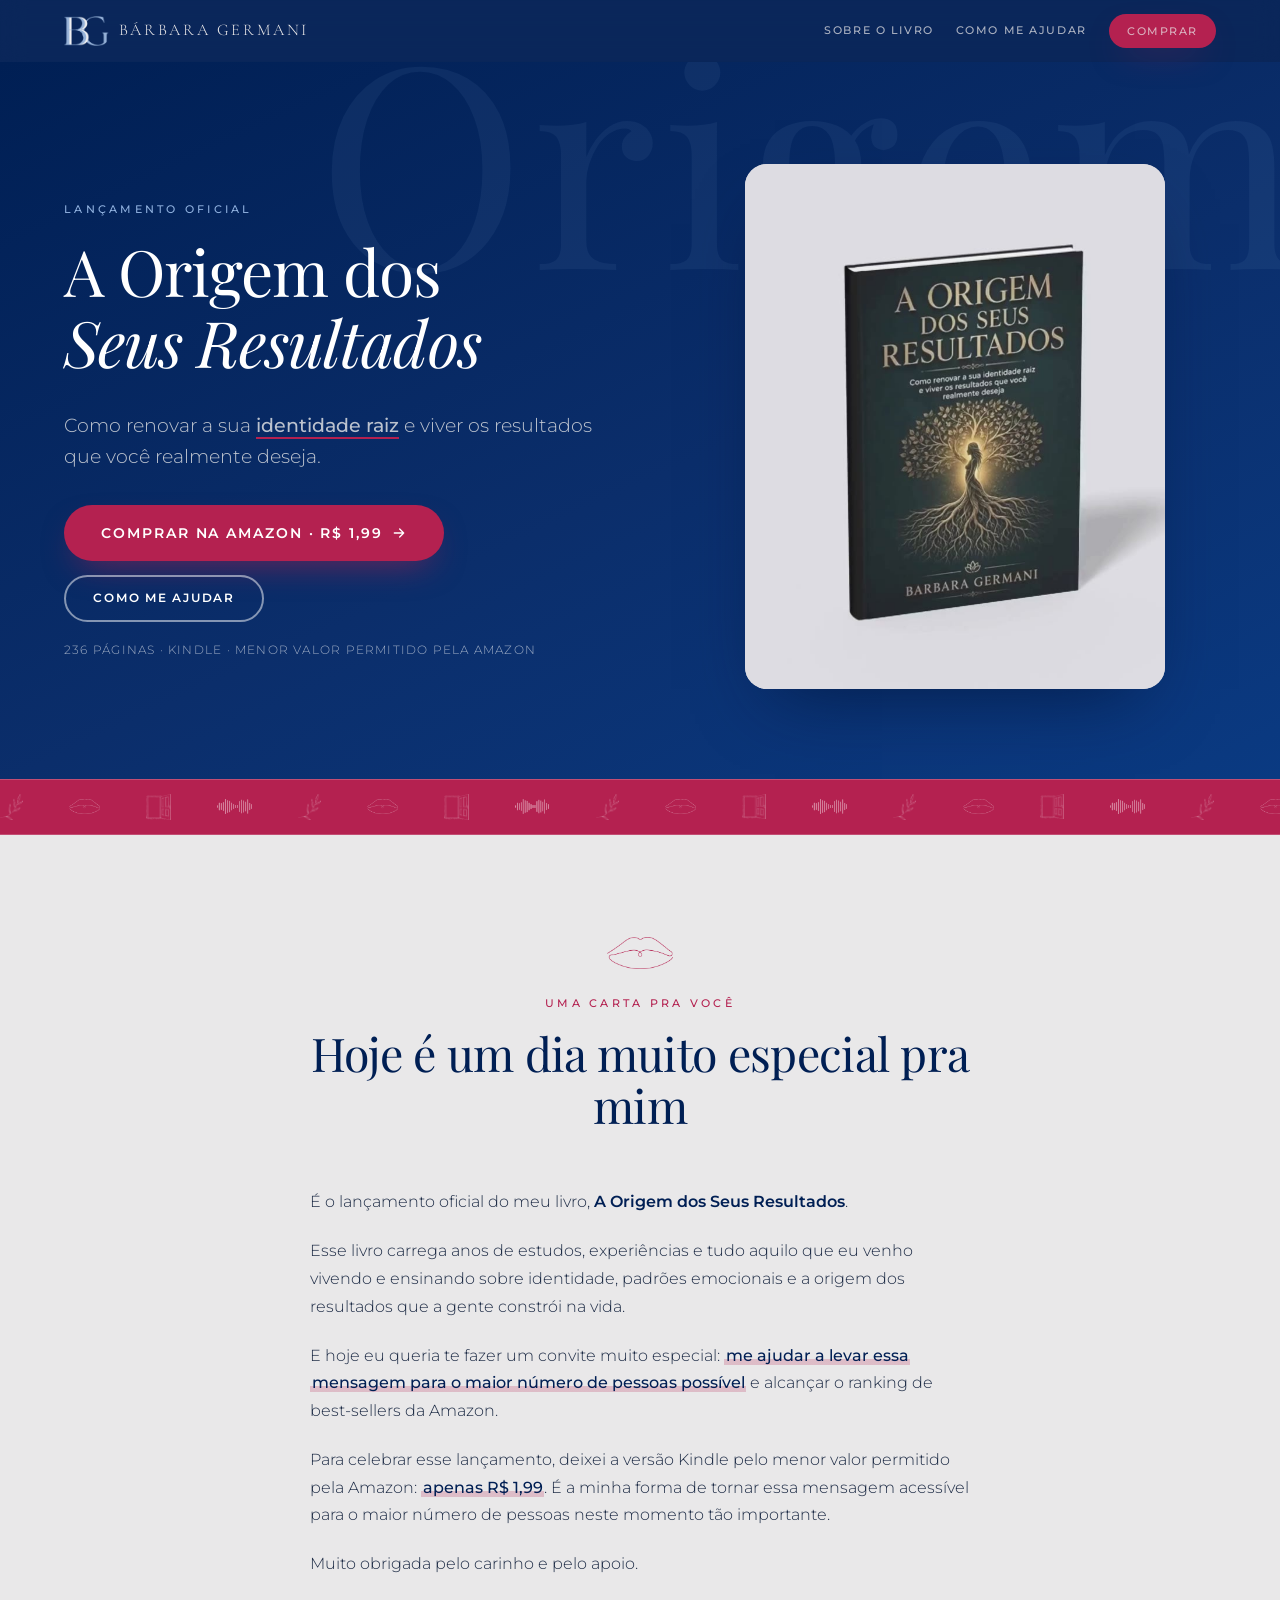
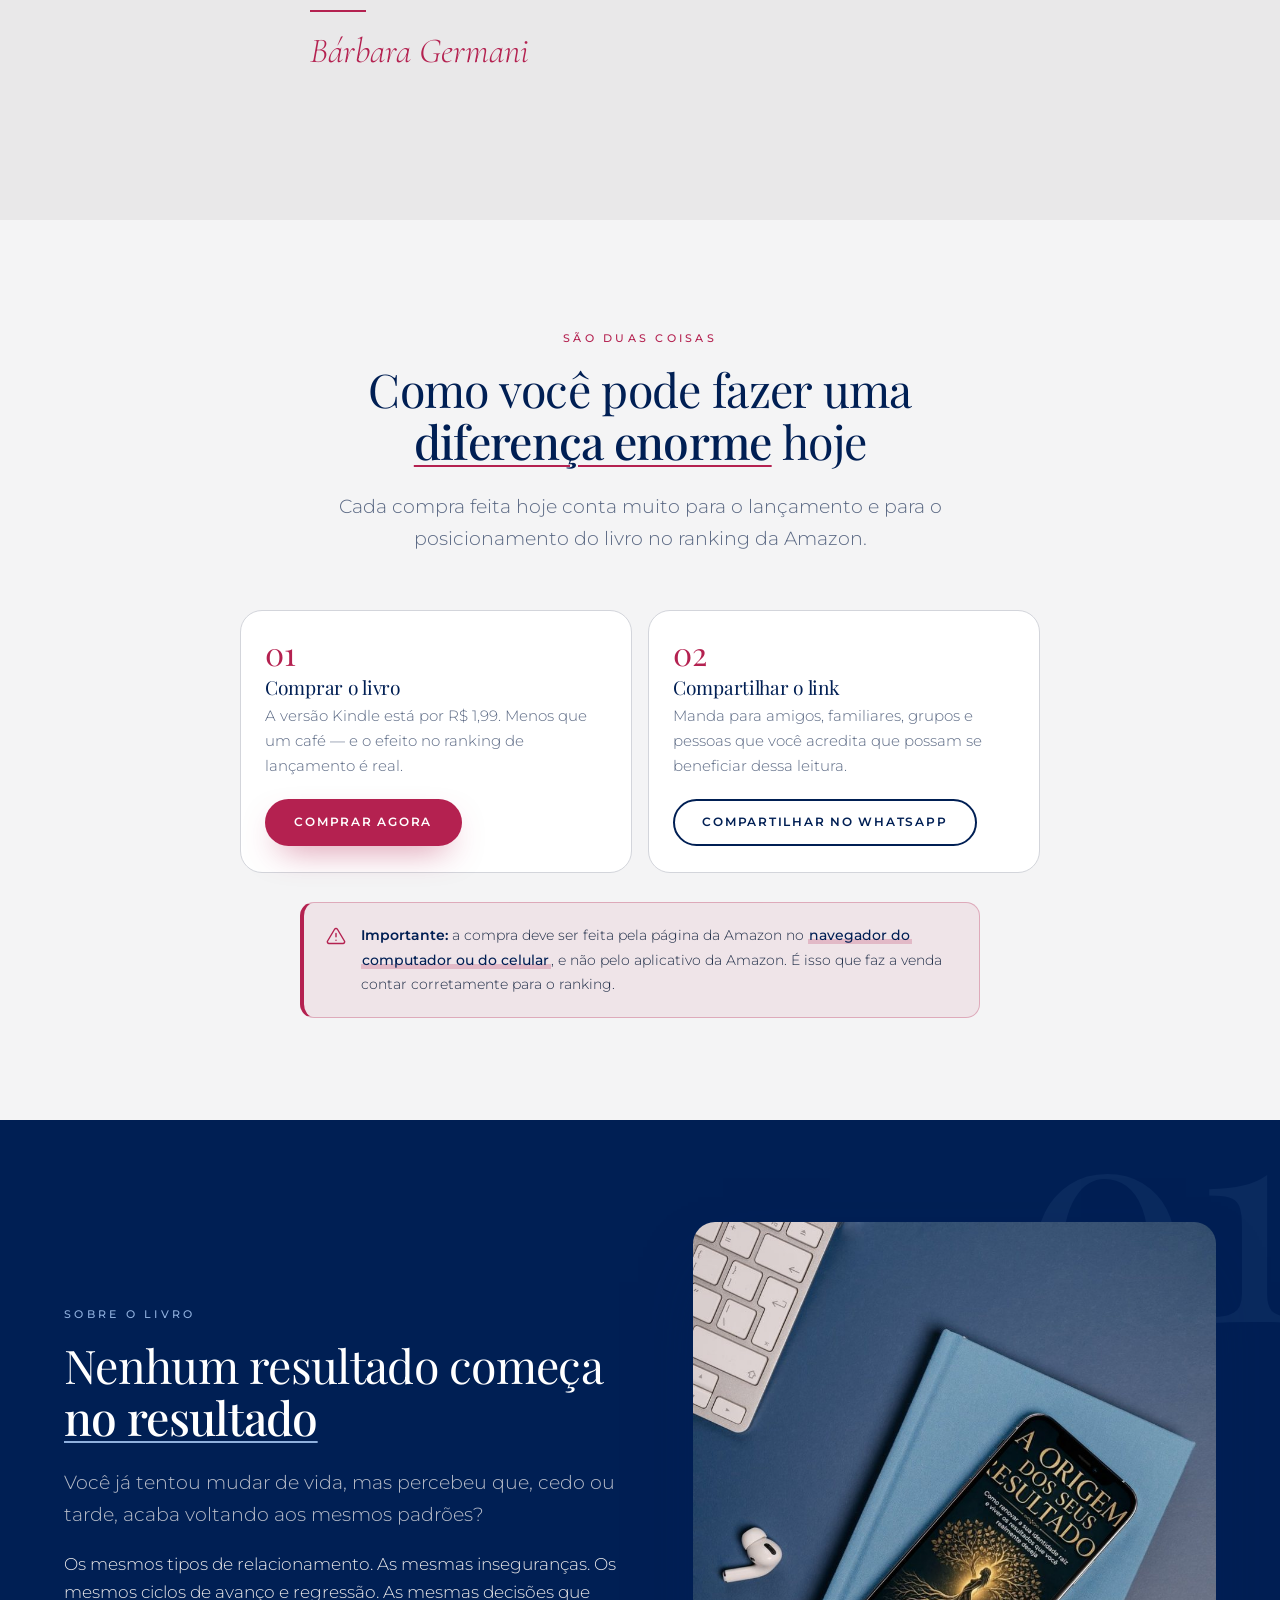
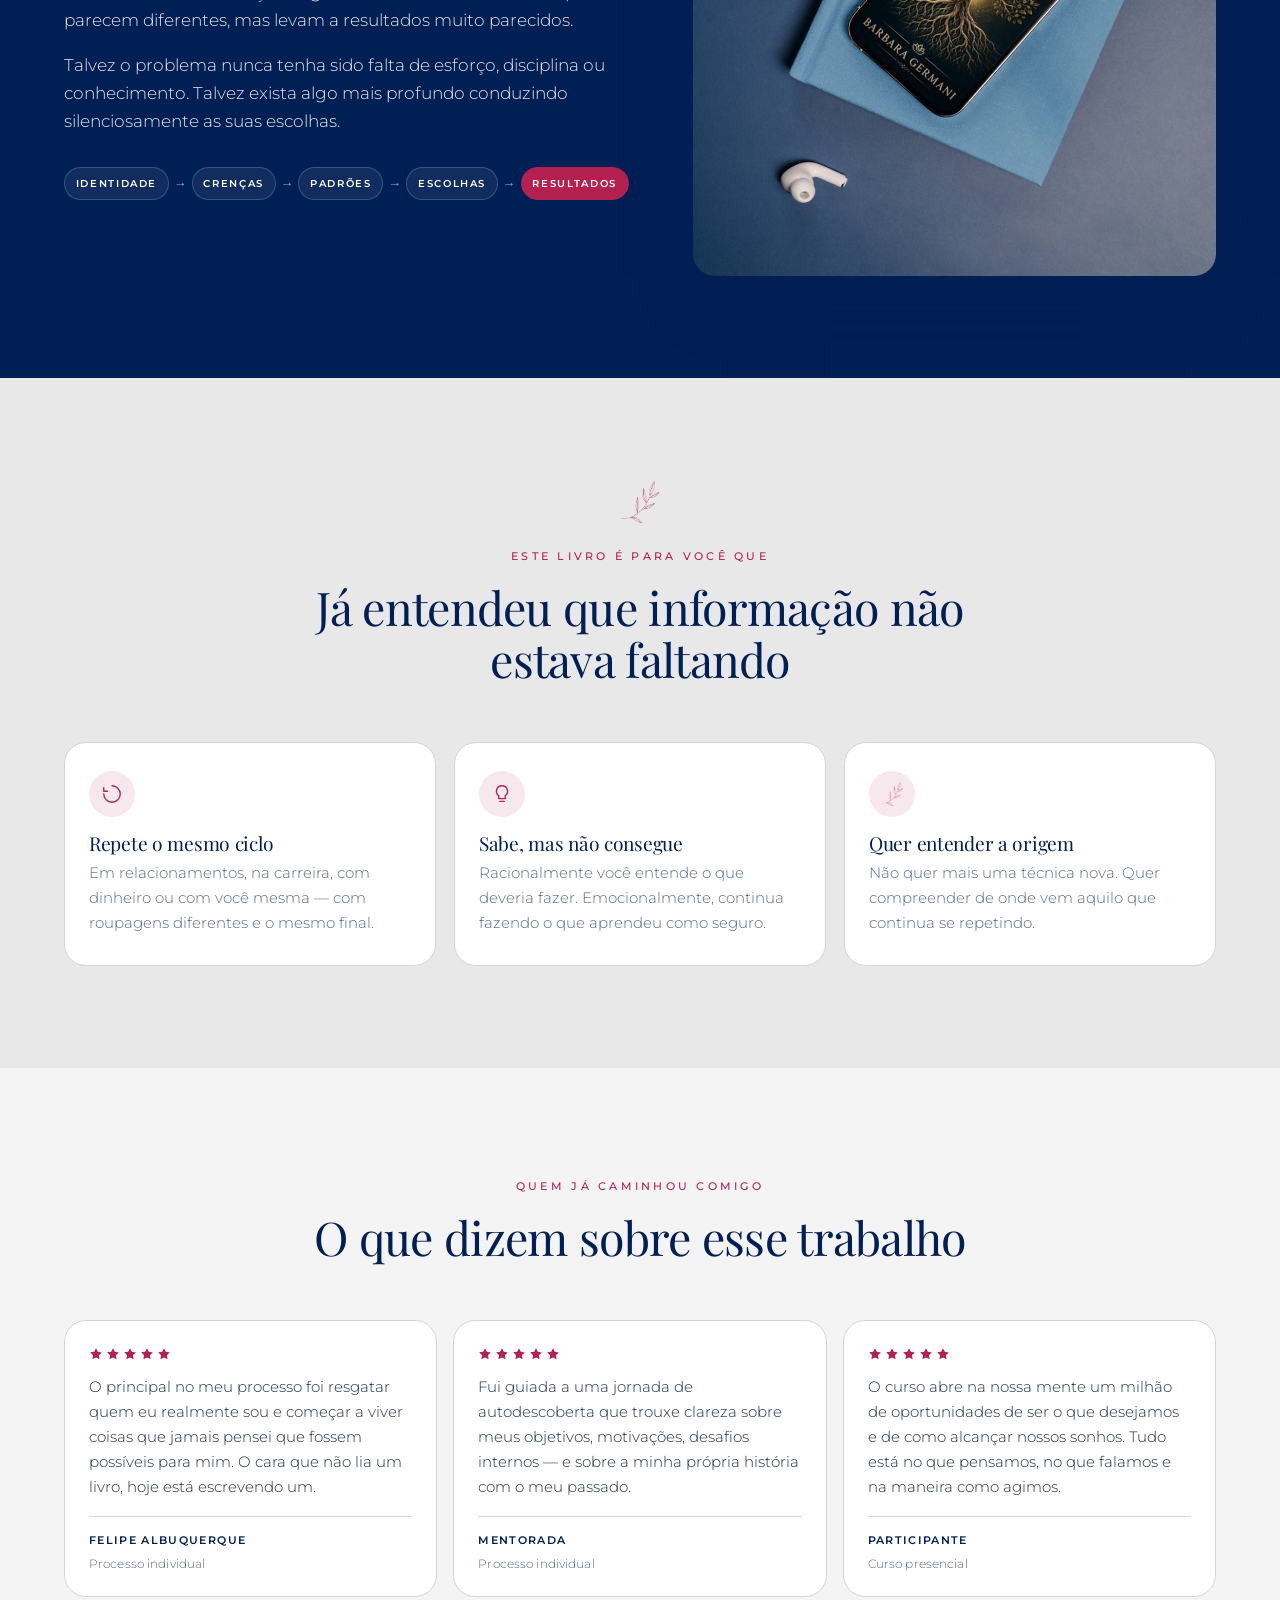
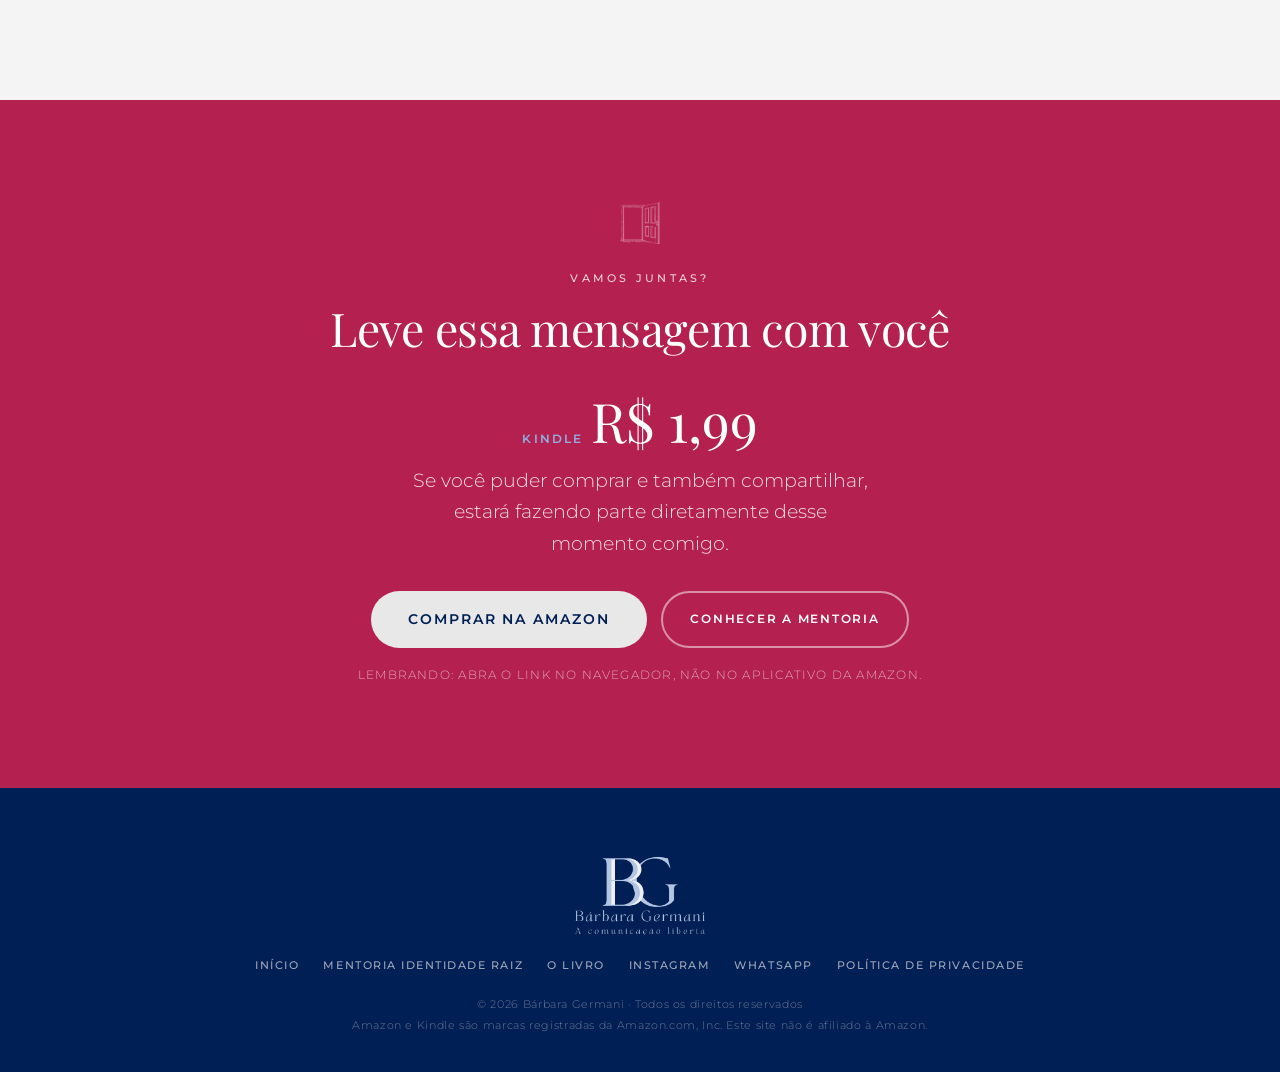
==== site/livro.html @ 91d3688b "Add files via upload" ====
<!DOCTYPE html>
<html lang="pt-BR">
<head>
<meta charset="UTF-8">
<meta name="viewport" content="width=device-width, initial-scale=1">
<title>A Origem dos Seus Resultados — livro de Bárbara Germani</title>
<meta name="description" content="Como renovar a sua identidade raiz e viver os resultados que você realmente deseja. Versão Kindle por R$ 1,99 no lançamento.">
<meta name="theme-color" content="#001F54">
<link rel="canonical" href="./livro.html">
<meta property="og:type" content="book">
<meta property="og:title" content="A Origem dos Seus Resultados — Bárbara Germani">
<meta property="og:description" content="Sobre identidade, padrões emocionais e a origem dos resultados que você constrói. Kindle por R$ 1,99 no lançamento.">
<meta property="og:image" content="./img/livro-og.jpg">
<meta property="og:locale" content="pt_BR">
<meta name="twitter:card" content="summary_large_image">
<link rel="icon" href="./img/favicon.png">
<link rel="stylesheet" href="./assets/fonts.css">
<link rel="stylesheet" href="./assets/style.css">
</head>
<body class="tem-barra">

<svg width="0" height="0" style="position:absolute" aria-hidden="true" focusable="false"><defs>
<symbol id="ic-estrela" viewBox="0 0 24 24"><path d="m12 2 3.1 6.3 6.9 1-5 4.9 1.2 6.9L12 17.8 5.8 21l1.2-6.9-5-4.9 6.9-1z" fill="currentColor"/></symbol>
<symbol id="ic-seta" viewBox="0 0 24 24"><path d="M5 12h14M13 6l6 6-6 6" fill="none" stroke="currentColor" stroke-width="2" stroke-linecap="round" stroke-linejoin="round"/></symbol>
</defs></svg>

<header class="topo">
  <div class="wrap topo__int">
    <a class="topo__marca" href="./index.html">
      <img src="./img/logo-bg-claro.png" alt="Bárbara Germani">
      <span>Bárbara Germani</span>
    </a>
    <nav class="topo__nav">
      <a class="esconde-mob" href="#sobre-o-livro">Sobre o livro</a>
      <a class="esconde-mob" href="#como-ajudar">Como me ajudar</a>
      <a class="btn btn--magenta" href="https://a.co/d/0eaRGIaO" target="_blank" rel="noopener">Comprar</a>
    </nav>
  </div>
</header>

<main>

<!-- ═══════════ HERO ═══════════ -->
<section class="hero bg-gradiente">
  <span class="marca-dagua" aria-hidden="true">Origem</span>
  <div class="wrap" style="position:relative;z-index:1;">
    <div class="hero__grid">
      <div>
        <span class="eyebrow">Lançamento oficial</span>
        <h1>A Origem dos<br><em style="color:#fff;font-style:italic;">Seus Resultados</em></h1>
        <p class="lead" style="max-width:33rem;">
          Como renovar a sua <span class="sublinha">identidade raiz</span> e viver os resultados que você realmente deseja.
        </p>
        <div class="cta-linha" style="margin-top:2rem;">
          <a class="btn btn--magenta btn--gg" href="https://a.co/d/0eaRGIaO" target="_blank" rel="noopener">Comprar na Amazon · R$ 1,99 <svg aria-hidden="true"><use href="#ic-seta"/></svg></a>
          <a class="btn btn--contorno" href="#como-ajudar">Como me ajudar</a>
        </div>
        <p class="cta-apoio">236 páginas · Kindle · menor valor permitido pela Amazon</p>
      </div>

      <div>
        <!-- Vídeo oficial do livro girando. Para voltar à capa estática, troque o bloco por:
             <img class="capa-livro" src="./img/capa-livro.jpg" alt="Capa do livro A Origem dos Seus Resultados"> -->
        <div class="moldura-produto reveal">
          <video src="./img/livro-gira.mp4" poster="./img/livro-gira-poster.jpg"
                 autoplay muted loop playsinline preload="metadata"
                 aria-label="Livro A Origem dos Seus Resultados, de Bárbara Germani"></video>
        </div>
      </div>
    </div>
  </div>
</section>

<div class="faixa-elementos faixa-elementos--magenta" aria-hidden="true">
  <div class="faixa-elementos__trilha">
    <span class="el el--ramo"></span><span class="el el--boca"></span><span class="el el--porta"></span><span class="el el--onda"></span>
    <span class="el el--ramo"></span><span class="el el--boca"></span><span class="el el--porta"></span><span class="el el--onda"></span>
    <span class="el el--ramo"></span><span class="el el--boca"></span><span class="el el--porta"></span><span class="el el--onda"></span>
    <span class="el el--ramo"></span><span class="el el--boca"></span><span class="el el--porta"></span><span class="el el--onda"></span>
    <span class="el el--ramo"></span><span class="el el--boca"></span><span class="el el--porta"></span><span class="el el--onda"></span>
    <span class="el el--ramo"></span><span class="el el--boca"></span><span class="el el--porta"></span><span class="el el--onda"></span>
  </div>
</div>

<!-- ═══════════ CARTA ═══════════ -->
<section class="bg-claro">
  <div class="wrap-slim">
    <div class="cab">
      <span class="el el--boca elemento-topo" aria-hidden="true"></span>
      <span class="eyebrow">Uma carta pra você</span>
      <h2>Hoje é um dia muito especial pra mim</h2>
    </div>

    <div class="carta reveal">
      <p>É o lançamento oficial do meu livro, <strong>A Origem dos Seus Resultados</strong>.</p>
      <p>Esse livro carrega anos de estudos, experiências e tudo aquilo que eu venho vivendo e ensinando sobre identidade, padrões emocionais e a origem dos resultados que a gente constrói na vida.</p>
      <p>E hoje eu queria te fazer um convite muito especial: <span class="grifo">me ajudar a levar essa mensagem para o maior número de pessoas possível</span> e alcançar o ranking de best-sellers da Amazon.</p>
      <p>Para celebrar esse lançamento, deixei a versão Kindle pelo menor valor permitido pela Amazon: <span class="grifo">apenas R$ 1,99</span>. É a minha forma de tornar essa mensagem acessível para o maior número de pessoas neste momento tão importante.</p>
      <p>Muito obrigada pelo carinho e pelo apoio.</p>
      <hr class="divisor divisor--esq" style="margin:2rem 0 1.1rem;">
      <p class="assinatura">Bárbara Germani</p>
    </div>
  </div>
</section>

<!-- ═══════════ COMO AJUDAR ═══════════ -->
<section class="bg-papel" id="como-ajudar">
  <div class="wrap">
    <div class="cab">
      <span class="eyebrow">São duas coisas</span>
      <h2>Como você pode fazer uma <span class="sublinha">diferença enorme</span> hoje</h2>
      <p class="lead">Cada compra feita hoje conta muito para o lançamento e para o posicionamento do livro no ranking da Amazon.</p>
    </div>

    <div class="passos reveal">
      <article class="passo">
        <span class="passo__n">01</span>
        <h4>Comprar o livro</h4>
        <p>A versão Kindle está por R$ 1,99. Menos que um café — e o efeito no ranking de lançamento é real.</p>
        <p style="margin-top:1.3rem;"><a class="btn btn--magenta" href="https://a.co/d/0eaRGIaO" target="_blank" rel="noopener">Comprar agora</a></p>
      </article>

      <article class="passo">
        <span class="passo__n">02</span>
        <h4>Compartilhar o link</h4>
        <p>Manda para amigos, familiares, grupos e pessoas que você acredita que possam se beneficiar dessa leitura.</p>
        <p style="margin-top:1.3rem;"><a class="btn btn--contorno" href="https://wa.me/?text=Acabei%20de%20comprar%20o%20livro%20%22A%20Origem%20dos%20Seus%20Resultados%22%2C%20da%20B%C3%A1rbara%20Germani.%20A%20vers%C3%A3o%20Kindle%20est%C3%A1%20por%20R%24%201%2C99%20no%20lan%C3%A7amento%3A%20https%3A%2F%2Fa.co%2Fd%2F0eaRGIaO%20%E2%80%94%20abra%20pelo%20navegador%2C%20n%C3%A3o%20pelo%20aplicativo%20da%20Amazon." target="_blank" rel="noopener">Compartilhar no WhatsApp</a></p>
      </article>
    </div>

    <div class="aviso reveal">
      <svg viewBox="0 0 24 24" fill="none" stroke="currentColor" stroke-width="1.7" stroke-linecap="round" stroke-linejoin="round" aria-hidden="true">
        <path d="M12 9v4M12 17h.01"/><path d="M10.3 3.9 1.9 18a2 2 0 0 0 1.7 3h16.8a2 2 0 0 0 1.7-3L13.7 3.9a2 2 0 0 0-3.4 0z"/>
      </svg>
      <p><strong>Importante:</strong> a compra deve ser feita pela página da Amazon no <span class="grifo">navegador do computador ou do celular</span>, e não pelo aplicativo da Amazon. É isso que faz a venda contar corretamente para o ranking.</p>
    </div>
  </div>
</section>

<!-- ═══════════ SOBRE O LIVRO ═══════════ -->
<section class="bg-escuro" id="sobre-o-livro">
  <span class="marca-dagua" aria-hidden="true">01</span>
  <div class="wrap" style="position:relative;z-index:1;">
    <div class="hero__grid">
      <div>
        <span class="eyebrow">Sobre o livro</span>
        <h2>Nenhum resultado começa <span class="sublinha">no resultado</span></h2>
        <p class="lead">Você já tentou mudar de vida, mas percebeu que, cedo ou tarde, acaba voltando aos mesmos padrões?</p>
        <p>Os mesmos tipos de relacionamento. As mesmas inseguranças. Os mesmos ciclos de avanço e regressão. As mesmas decisões que parecem diferentes, mas levam a resultados muito parecidos.</p>
        <p>Talvez o problema nunca tenha sido falta de esforço, disciplina ou conhecimento. Talvez exista algo mais profundo conduzindo silenciosamente as suas escolhas.</p>
        <div class="fluxo" style="justify-content:flex-start;">
          <span>Identidade</span><i>→</i><span>Crenças</span><i>→</i><span>Padrões</span><i>→</i><span>Escolhas</span><i>→</i><span>Resultados</span>
        </div>
      </div>
      <div><img class="hero__foto" src="./img/livro-lifestyle.jpg" alt="O livro A Origem dos Seus Resultados sobre uma mesa" loading="lazy"></div>
    </div>
  </div>
</section>

<!-- ═══════════ PARA QUEM ═══════════ -->
<section class="bg-claro">
  <div class="wrap">
    <div class="cab">
      <span class="el el--ramo elemento-topo" aria-hidden="true"></span>
      <span class="eyebrow">Este livro é para você que</span>
      <h2>Já entendeu que informação não estava faltando</h2>
    </div>
    <div class="grade grade--3 reveal">
      <div class="cartao">
        <span class="cartao__icone" aria-hidden="true"><svg viewBox="0 0 24 24" fill="none" stroke="currentColor" stroke-width="1.5" stroke-linecap="round" stroke-linejoin="round"><path d="M3 12a9 9 0 1 0 9-9"/><path d="M3 5v4h4"/></svg></span>
        <h3>Repete o mesmo ciclo</h3>
        <p>Em relacionamentos, na carreira, com dinheiro ou com você mesma — com roupagens diferentes e o mesmo final.</p>
      </div>
      <div class="cartao">
        <span class="cartao__icone" aria-hidden="true"><svg viewBox="0 0 24 24" fill="none" stroke="currentColor" stroke-width="1.5" stroke-linecap="round" stroke-linejoin="round"><path d="M12 3a6 6 0 0 0-3.5 10.9V17h7v-3.1A6 6 0 0 0 12 3z"/><path d="M9.5 20h5"/></svg></span>
        <h3>Sabe, mas não consegue</h3>
        <p>Racionalmente você entende o que deveria fazer. Emocionalmente, continua fazendo o que aprendeu como seguro.</p>
      </div>
      <div class="cartao">
        <span class="cartao__icone" aria-hidden="true"><span class="el el--ramo" aria-hidden="true"></span></span>
        <h3>Quer entender a origem</h3>
        <p>Não quer mais uma técnica nova. Quer compreender de onde vem aquilo que continua se repetindo.</p>
      </div>
    </div>
  </div>
</section>

<!-- ═══════════ DEPOIMENTOS ═══════════ -->
<section class="bg-papel">
  <div class="wrap">
    <div class="cab">
      <span class="eyebrow">Quem já caminhou comigo</span>
      <h2>O que dizem sobre esse trabalho</h2>
    </div>
    <div class="depoimentos reveal">
      <figure class="depoimento" style="margin:0;">
        <div class="depoimento__estrelas" aria-label="5 estrelas"><svg><use href="#ic-estrela"/></svg><svg><use href="#ic-estrela"/></svg><svg><use href="#ic-estrela"/></svg><svg><use href="#ic-estrela"/></svg><svg><use href="#ic-estrela"/></svg></div>
        <blockquote style="margin:0;"><p>O principal no meu processo foi resgatar quem eu realmente sou e começar a viver coisas que jamais pensei que fossem possíveis para mim. O cara que não lia um livro, hoje está escrevendo um.</p></blockquote>
        <figcaption><footer>Felipe Albuquerque<span>Processo individual</span></footer></figcaption>
      </figure>
      <figure class="depoimento" style="margin:0;">
        <div class="depoimento__estrelas" aria-label="5 estrelas"><svg><use href="#ic-estrela"/></svg><svg><use href="#ic-estrela"/></svg><svg><use href="#ic-estrela"/></svg><svg><use href="#ic-estrela"/></svg><svg><use href="#ic-estrela"/></svg></div>
        <blockquote style="margin:0;"><p>Fui guiada a uma jornada de autodescoberta que trouxe clareza sobre meus objetivos, motivações, desafios internos — e sobre a minha própria história com o meu passado.</p></blockquote>
        <figcaption><footer>Mentorada<span>Processo individual</span></footer></figcaption>
      </figure>
      <figure class="depoimento" style="margin:0;">
        <div class="depoimento__estrelas" aria-label="5 estrelas"><svg><use href="#ic-estrela"/></svg><svg><use href="#ic-estrela"/></svg><svg><use href="#ic-estrela"/></svg><svg><use href="#ic-estrela"/></svg><svg><use href="#ic-estrela"/></svg></div>
        <blockquote style="margin:0;"><p>O curso abre na nossa mente um milhão de oportunidades de ser o que desejamos e de como alcançar nossos sonhos. Tudo está no que pensamos, no que falamos e na maneira como agimos.</p></blockquote>
        <figcaption><footer>Participante<span>Curso presencial</span></footer></figcaption>
      </figure>
    </div>
  </div>
</section>

<!-- ═══════════ CTA FINAL ═══════════ -->
<section class="bg-magenta" id="comprar">
  <div class="wrap-slim centro">
    <span class="el el--porta elemento-topo" aria-hidden="true"></span>
    <span class="eyebrow">Vamos juntas?</span>
    <h2>Leve essa mensagem com você</h2>
    <p class="preco-kindle" style="margin:1rem 0;"><small>Kindle</small> R$ 1,99</p>
    <p class="lead" style="max-width:29rem;margin-inline:auto;">Se você puder comprar e também compartilhar, estará fazendo parte diretamente desse momento comigo.</p>
    <div class="cta-linha cta-linha--centro" style="margin-top:2rem;">
      <a class="btn btn--claro btn--gg" href="https://a.co/d/0eaRGIaO" target="_blank" rel="noopener">Comprar na Amazon</a>
      <a class="btn btn--contorno" href="./mentoria.html">Conhecer a mentoria</a>
    </div>
    <p class="cta-apoio">Lembrando: abra o link no navegador, não no aplicativo da Amazon.</p>
  </div>
</section>

</main>

<footer class="rodape">
  <div class="wrap">
    <img class="rodape__logo" src="./img/logo-lockup-claro.png" alt="Bárbara Germani — A comunicação liberta">
    <nav class="rodape__links">
      <a href="./index.html">Início</a>
      <a href="./mentoria.html">Mentoria Identidade Raiz</a>
      <a href="./livro.html">O livro</a>
      <a href="https://www.instagram.com/barbaragermanii/" target="_blank" rel="noopener">Instagram</a>
      <a href="https://wa.me/17547079772" target="_blank" rel="noopener">WhatsApp</a>
      <a href="./politica-de-privacidade.html">Política de Privacidade</a>
    </nav>
    <small>
      © <span class="ano">2026</span> Bárbara Germani · Todos os direitos reservados<br>
      Amazon e Kindle são marcas registradas da Amazon.com, Inc. Este site não é afiliado à Amazon.
    </small>
  </div>
</footer>

<div class="barra-cta">
  <div class="barra-cta__txt">Versão Kindle<b>R$ 1,99</b></div>
  <a class="btn btn--magenta" href="https://a.co/d/0eaRGIaO" target="_blank" rel="noopener">Comprar</a>
</div>

<script src="./assets/site.js"></script>
<script>document.querySelectorAll('.ano').forEach(function(el){el.textContent=new Date().getFullYear();});</script>
</body>
</html>
---- site/assets/fonts.css ----
/* Fontes auto-hospedadas (SIL Open Font License 1.1)
   Playfair Display  -> substituta web de TAN Aegean (tipografia primária da marca)
   Montserrat        -> substituta web de Mont (tipografia secundária da marca)
   Cormorant Garamond-> usada no logotipo/assinatura */

@font-face{font-family:'Playfair Display';font-style:normal;font-weight:400;font-display:swap;src:url('./fonts/playfair-display-latin-400-normal.woff2') format('woff2');unicode-range:U+0000-00FF,U+0131,U+0152-0153,U+02BB-02BC,U+02C6,U+02DA,U+02DC,U+0304,U+0308,U+0329,U+2000-206F,U+2074,U+20AC,U+2122,U+2191,U+2193,U+2212,U+2215,U+FEFF,U+FFFD;}
@font-face{font-family:'Playfair Display';font-style:normal;font-weight:400;font-display:swap;src:url('./fonts/playfair-display-latin-ext-400-normal.woff2') format('woff2');unicode-range:U+0100-02BA,U+02BD-02C5,U+02C7-02CC,U+02CE-02D7,U+02DD-02FF,U+0304,U+0308,U+0329,U+1D00-1DBF,U+1E00-1E9F,U+1EF2-1EFF,U+2020,U+20A0-20AB,U+20AD-20C0,U+2113,U+2C60-2C7F,U+A720-A7FF;}
@font-face{font-family:'Playfair Display';font-style:italic;font-weight:400;font-display:swap;src:url('./fonts/playfair-display-latin-400-italic.woff2') format('woff2');unicode-range:U+0000-00FF,U+0131,U+0152-0153,U+02BB-02BC,U+02C6,U+02DA,U+02DC,U+0304,U+0308,U+0329,U+2000-206F,U+2074,U+20AC,U+2122,U+2191,U+2193,U+2212,U+2215,U+FEFF,U+FFFD;}
@font-face{font-family:'Playfair Display';font-style:italic;font-weight:400;font-display:swap;src:url('./fonts/playfair-display-latin-ext-400-italic.woff2') format('woff2');unicode-range:U+0100-02BA,U+02BD-02C5,U+02C7-02CC,U+02CE-02D7,U+02DD-02FF,U+0304,U+0308,U+0329,U+1D00-1DBF,U+1E00-1E9F,U+1EF2-1EFF,U+2020,U+20A0-20AB,U+20AD-20C0,U+2113,U+2C60-2C7F,U+A720-A7FF;}
@font-face{font-family:'Playfair Display';font-style:normal;font-weight:500;font-display:swap;src:url('./fonts/playfair-display-latin-500-normal.woff2') format('woff2');unicode-range:U+0000-00FF,U+0131,U+0152-0153,U+02BB-02BC,U+02C6,U+02DA,U+02DC,U+0304,U+0308,U+0329,U+2000-206F,U+2074,U+20AC,U+2122,U+2191,U+2193,U+2212,U+2215,U+FEFF,U+FFFD;}
@font-face{font-family:'Playfair Display';font-style:normal;font-weight:500;font-display:swap;src:url('./fonts/playfair-display-latin-ext-500-normal.woff2') format('woff2');unicode-range:U+0100-02BA,U+02BD-02C5,U+02C7-02CC,U+02CE-02D7,U+02DD-02FF,U+0304,U+0308,U+0329,U+1D00-1DBF,U+1E00-1E9F,U+1EF2-1EFF,U+2020,U+20A0-20AB,U+20AD-20C0,U+2113,U+2C60-2C7F,U+A720-A7FF;}
@font-face{font-family:'Playfair Display';font-style:italic;font-weight:500;font-display:swap;src:url('./fonts/playfair-display-latin-500-italic.woff2') format('woff2');unicode-range:U+0000-00FF,U+0131,U+0152-0153,U+02BB-02BC,U+02C6,U+02DA,U+02DC,U+0304,U+0308,U+0329,U+2000-206F,U+2074,U+20AC,U+2122,U+2191,U+2193,U+2212,U+2215,U+FEFF,U+FFFD;}
@font-face{font-family:'Playfair Display';font-style:italic;font-weight:500;font-display:swap;src:url('./fonts/playfair-display-latin-ext-500-italic.woff2') format('woff2');unicode-range:U+0100-02BA,U+02BD-02C5,U+02C7-02CC,U+02CE-02D7,U+02DD-02FF,U+0304,U+0308,U+0329,U+1D00-1DBF,U+1E00-1E9F,U+1EF2-1EFF,U+2020,U+20A0-20AB,U+20AD-20C0,U+2113,U+2C60-2C7F,U+A720-A7FF;}
@font-face{font-family:'Playfair Display';font-style:normal;font-weight:600;font-display:swap;src:url('./fonts/playfair-display-latin-600-normal.woff2') format('woff2');unicode-range:U+0000-00FF,U+0131,U+0152-0153,U+02BB-02BC,U+02C6,U+02DA,U+02DC,U+0304,U+0308,U+0329,U+2000-206F,U+2074,U+20AC,U+2122,U+2191,U+2193,U+2212,U+2215,U+FEFF,U+FFFD;}
@font-face{font-family:'Playfair Display';font-style:normal;font-weight:600;font-display:swap;src:url('./fonts/playfair-display-latin-ext-600-normal.woff2') format('woff2');unicode-range:U+0100-02BA,U+02BD-02C5,U+02C7-02CC,U+02CE-02D7,U+02DD-02FF,U+0304,U+0308,U+0329,U+1D00-1DBF,U+1E00-1E9F,U+1EF2-1EFF,U+2020,U+20A0-20AB,U+20AD-20C0,U+2113,U+2C60-2C7F,U+A720-A7FF;}
@font-face{font-family:'Playfair Display';font-style:italic;font-weight:600;font-display:swap;src:url('./fonts/playfair-display-latin-600-italic.woff2') format('woff2');unicode-range:U+0000-00FF,U+0131,U+0152-0153,U+02BB-02BC,U+02C6,U+02DA,U+02DC,U+0304,U+0308,U+0329,U+2000-206F,U+2074,U+20AC,U+2122,U+2191,U+2193,U+2212,U+2215,U+FEFF,U+FFFD;}
@font-face{font-family:'Playfair Display';font-style:italic;font-weight:600;font-display:swap;src:url('./fonts/playfair-display-latin-ext-600-italic.woff2') format('woff2');unicode-range:U+0100-02BA,U+02BD-02C5,U+02C7-02CC,U+02CE-02D7,U+02DD-02FF,U+0304,U+0308,U+0329,U+1D00-1DBF,U+1E00-1E9F,U+1EF2-1EFF,U+2020,U+20A0-20AB,U+20AD-20C0,U+2113,U+2C60-2C7F,U+A720-A7FF;}
@font-face{font-family:'Playfair Display';font-style:normal;font-weight:700;font-display:swap;src:url('./fonts/playfair-display-latin-700-normal.woff2') format('woff2');unicode-range:U+0000-00FF,U+0131,U+0152-0153,U+02BB-02BC,U+02C6,U+02DA,U+02DC,U+0304,U+0308,U+0329,U+2000-206F,U+2074,U+20AC,U+2122,U+2191,U+2193,U+2212,U+2215,U+FEFF,U+FFFD;}
@font-face{font-family:'Playfair Display';font-style:normal;font-weight:700;font-display:swap;src:url('./fonts/playfair-display-latin-ext-700-normal.woff2') format('woff2');unicode-range:U+0100-02BA,U+02BD-02C5,U+02C7-02CC,U+02CE-02D7,U+02DD-02FF,U+0304,U+0308,U+0329,U+1D00-1DBF,U+1E00-1E9F,U+1EF2-1EFF,U+2020,U+20A0-20AB,U+20AD-20C0,U+2113,U+2C60-2C7F,U+A720-A7FF;}
@font-face{font-family:'Playfair Display';font-style:italic;font-weight:700;font-display:swap;src:url('./fonts/playfair-display-latin-700-italic.woff2') format('woff2');unicode-range:U+0000-00FF,U+0131,U+0152-0153,U+02BB-02BC,U+02C6,U+02DA,U+02DC,U+0304,U+0308,U+0329,U+2000-206F,U+2074,U+20AC,U+2122,U+2191,U+2193,U+2212,U+2215,U+FEFF,U+FFFD;}
@font-face{font-family:'Playfair Display';font-style:italic;font-weight:700;font-display:swap;src:url('./fonts/playfair-display-latin-ext-700-italic.woff2') format('woff2');unicode-range:U+0100-02BA,U+02BD-02C5,U+02C7-02CC,U+02CE-02D7,U+02DD-02FF,U+0304,U+0308,U+0329,U+1D00-1DBF,U+1E00-1E9F,U+1EF2-1EFF,U+2020,U+20A0-20AB,U+20AD-20C0,U+2113,U+2C60-2C7F,U+A720-A7FF;}
@font-face{font-family:'Montserrat';font-style:normal;font-weight:200;font-display:swap;src:url('./fonts/montserrat-latin-200-normal.woff2') format('woff2');unicode-range:U+0000-00FF,U+0131,U+0152-0153,U+02BB-02BC,U+02C6,U+02DA,U+02DC,U+0304,U+0308,U+0329,U+2000-206F,U+2074,U+20AC,U+2122,U+2191,U+2193,U+2212,U+2215,U+FEFF,U+FFFD;}
@font-face{font-family:'Montserrat';font-style:normal;font-weight:200;font-display:swap;src:url('./fonts/montserrat-latin-ext-200-normal.woff2') format('woff2');unicode-range:U+0100-02BA,U+02BD-02C5,U+02C7-02CC,U+02CE-02D7,U+02DD-02FF,U+0304,U+0308,U+0329,U+1D00-1DBF,U+1E00-1E9F,U+1EF2-1EFF,U+2020,U+20A0-20AB,U+20AD-20C0,U+2113,U+2C60-2C7F,U+A720-A7FF;}
@font-face{font-family:'Montserrat';font-style:normal;font-weight:300;font-display:swap;src:url('./fonts/montserrat-latin-300-normal.woff2') format('woff2');unicode-range:U+0000-00FF,U+0131,U+0152-0153,U+02BB-02BC,U+02C6,U+02DA,U+02DC,U+0304,U+0308,U+0329,U+2000-206F,U+2074,U+20AC,U+2122,U+2191,U+2193,U+2212,U+2215,U+FEFF,U+FFFD;}
@font-face{font-family:'Montserrat';font-style:normal;font-weight:300;font-display:swap;src:url('./fonts/montserrat-latin-ext-300-normal.woff2') format('woff2');unicode-range:U+0100-02BA,U+02BD-02C5,U+02C7-02CC,U+02CE-02D7,U+02DD-02FF,U+0304,U+0308,U+0329,U+1D00-1DBF,U+1E00-1E9F,U+1EF2-1EFF,U+2020,U+20A0-20AB,U+20AD-20C0,U+2113,U+2C60-2C7F,U+A720-A7FF;}
@font-face{font-family:'Montserrat';font-style:normal;font-weight:400;font-display:swap;src:url('./fonts/montserrat-latin-400-normal.woff2') format('woff2');unicode-range:U+0000-00FF,U+0131,U+0152-0153,U+02BB-02BC,U+02C6,U+02DA,U+02DC,U+0304,U+0308,U+0329,U+2000-206F,U+2074,U+20AC,U+2122,U+2191,U+2193,U+2212,U+2215,U+FEFF,U+FFFD;}
@font-face{font-family:'Montserrat';font-style:normal;font-weight:400;font-display:swap;src:url('./fonts/montserrat-latin-ext-400-normal.woff2') format('woff2');unicode-range:U+0100-02BA,U+02BD-02C5,U+02C7-02CC,U+02CE-02D7,U+02DD-02FF,U+0304,U+0308,U+0329,U+1D00-1DBF,U+1E00-1E9F,U+1EF2-1EFF,U+2020,U+20A0-20AB,U+20AD-20C0,U+2113,U+2C60-2C7F,U+A720-A7FF;}
@font-face{font-family:'Montserrat';font-style:normal;font-weight:500;font-display:swap;src:url('./fonts/montserrat-latin-500-normal.woff2') format('woff2');unicode-range:U+0000-00FF,U+0131,U+0152-0153,U+02BB-02BC,U+02C6,U+02DA,U+02DC,U+0304,U+0308,U+0329,U+2000-206F,U+2074,U+20AC,U+2122,U+2191,U+2193,U+2212,U+2215,U+FEFF,U+FFFD;}
@font-face{font-family:'Montserrat';font-style:normal;font-weight:500;font-display:swap;src:url('./fonts/montserrat-latin-ext-500-normal.woff2') format('woff2');unicode-range:U+0100-02BA,U+02BD-02C5,U+02C7-02CC,U+02CE-02D7,U+02DD-02FF,U+0304,U+0308,U+0329,U+1D00-1DBF,U+1E00-1E9F,U+1EF2-1EFF,U+2020,U+20A0-20AB,U+20AD-20C0,U+2113,U+2C60-2C7F,U+A720-A7FF;}
@font-face{font-family:'Montserrat';font-style:normal;font-weight:600;font-display:swap;src:url('./fonts/montserrat-latin-600-normal.woff2') format('woff2');unicode-range:U+0000-00FF,U+0131,U+0152-0153,U+02BB-02BC,U+02C6,U+02DA,U+02DC,U+0304,U+0308,U+0329,U+2000-206F,U+2074,U+20AC,U+2122,U+2191,U+2193,U+2212,U+2215,U+FEFF,U+FFFD;}
@font-face{font-family:'Montserrat';font-style:normal;font-weight:600;font-display:swap;src:url('./fonts/montserrat-latin-ext-600-normal.woff2') format('woff2');unicode-range:U+0100-02BA,U+02BD-02C5,U+02C7-02CC,U+02CE-02D7,U+02DD-02FF,U+0304,U+0308,U+0329,U+1D00-1DBF,U+1E00-1E9F,U+1EF2-1EFF,U+2020,U+20A0-20AB,U+20AD-20C0,U+2113,U+2C60-2C7F,U+A720-A7FF;}
@font-face{font-family:'Cormorant Garamond';font-style:normal;font-weight:300;font-display:swap;src:url('./fonts/cormorant-garamond-latin-300-normal.woff2') format('woff2');unicode-range:U+0000-00FF,U+0131,U+0152-0153,U+02BB-02BC,U+02C6,U+02DA,U+02DC,U+0304,U+0308,U+0329,U+2000-206F,U+2074,U+20AC,U+2122,U+2191,U+2193,U+2212,U+2215,U+FEFF,U+FFFD;}
@font-face{font-family:'Cormorant Garamond';font-style:normal;font-weight:300;font-display:swap;src:url('./fonts/cormorant-garamond-latin-ext-300-normal.woff2') format('woff2');unicode-range:U+0100-02BA,U+02BD-02C5,U+02C7-02CC,U+02CE-02D7,U+02DD-02FF,U+0304,U+0308,U+0329,U+1D00-1DBF,U+1E00-1E9F,U+1EF2-1EFF,U+2020,U+20A0-20AB,U+20AD-20C0,U+2113,U+2C60-2C7F,U+A720-A7FF;}
@font-face{font-family:'Cormorant Garamond';font-style:italic;font-weight:300;font-display:swap;src:url('./fonts/cormorant-garamond-latin-300-italic.woff2') format('woff2');unicode-range:U+0000-00FF,U+0131,U+0152-0153,U+02BB-02BC,U+02C6,U+02DA,U+02DC,U+0304,U+0308,U+0329,U+2000-206F,U+2074,U+20AC,U+2122,U+2191,U+2193,U+2212,U+2215,U+FEFF,U+FFFD;}
@font-face{font-family:'Cormorant Garamond';font-style:italic;font-weight:300;font-display:swap;src:url('./fonts/cormorant-garamond-latin-ext-300-italic.woff2') format('woff2');unicode-range:U+0100-02BA,U+02BD-02C5,U+02C7-02CC,U+02CE-02D7,U+02DD-02FF,U+0304,U+0308,U+0329,U+1D00-1DBF,U+1E00-1E9F,U+1EF2-1EFF,U+2020,U+20A0-20AB,U+20AD-20C0,U+2113,U+2C60-2C7F,U+A720-A7FF;}
@font-face{font-family:'Cormorant Garamond';font-style:normal;font-weight:400;font-display:swap;src:url('./fonts/cormorant-garamond-latin-400-normal.woff2') format('woff2');unicode-range:U+0000-00FF,U+0131,U+0152-0153,U+02BB-02BC,U+02C6,U+02DA,U+02DC,U+0304,U+0308,U+0329,U+2000-206F,U+2074,U+20AC,U+2122,U+2191,U+2193,U+2212,U+2215,U+FEFF,U+FFFD;}
@font-face{font-family:'Cormorant Garamond';font-style:normal;font-weight:400;font-display:swap;src:url('./fonts/cormorant-garamond-latin-ext-400-normal.woff2') format('woff2');unicode-range:U+0100-02BA,U+02BD-02C5,U+02C7-02CC,U+02CE-02D7,U+02DD-02FF,U+0304,U+0308,U+0329,U+1D00-1DBF,U+1E00-1E9F,U+1EF2-1EFF,U+2020,U+20A0-20AB,U+20AD-20C0,U+2113,U+2C60-2C7F,U+A720-A7FF;}
@font-face{font-family:'Cormorant Garamond';font-style:italic;font-weight:400;font-display:swap;src:url('./fonts/cormorant-garamond-latin-400-italic.woff2') format('woff2');unicode-range:U+0000-00FF,U+0131,U+0152-0153,U+02BB-02BC,U+02C6,U+02DA,U+02DC,U+0304,U+0308,U+0329,U+2000-206F,U+2074,U+20AC,U+2122,U+2191,U+2193,U+2212,U+2215,U+FEFF,U+FFFD;}
@font-face{font-family:'Cormorant Garamond';font-style:italic;font-weight:400;font-display:swap;src:url('./fonts/cormorant-garamond-latin-ext-400-italic.woff2') format('woff2');unicode-range:U+0100-02BA,U+02BD-02C5,U+02C7-02CC,U+02CE-02D7,U+02DD-02FF,U+0304,U+0308,U+0329,U+1D00-1DBF,U+1E00-1E9F,U+1EF2-1EFF,U+2020,U+20A0-20AB,U+20AD-20C0,U+2113,U+2C60-2C7F,U+A720-A7FF;}
@font-face{font-family:'Cormorant Garamond';font-style:normal;font-weight:500;font-display:swap;src:url('./fonts/cormorant-garamond-latin-500-normal.woff2') format('woff2');unicode-range:U+0000-00FF,U+0131,U+0152-0153,U+02BB-02BC,U+02C6,U+02DA,U+02DC,U+0304,U+0308,U+0329,U+2000-206F,U+2074,U+20AC,U+2122,U+2191,U+2193,U+2212,U+2215,U+FEFF,U+FFFD;}
@font-face{font-family:'Cormorant Garamond';font-style:normal;font-weight:500;font-display:swap;src:url('./fonts/cormorant-garamond-latin-ext-500-normal.woff2') format('woff2');unicode-range:U+0100-02BA,U+02BD-02C5,U+02C7-02CC,U+02CE-02D7,U+02DD-02FF,U+0304,U+0308,U+0329,U+1D00-1DBF,U+1E00-1E9F,U+1EF2-1EFF,U+2020,U+20A0-20AB,U+20AD-20C0,U+2113,U+2C60-2C7F,U+A720-A7FF;}
@font-face{font-family:'Cormorant Garamond';font-style:italic;font-weight:500;font-display:swap;src:url('./fonts/cormorant-garamond-latin-500-italic.woff2') format('woff2');unicode-range:U+0000-00FF,U+0131,U+0152-0153,U+02BB-02BC,U+02C6,U+02DA,U+02DC,U+0304,U+0308,U+0329,U+2000-206F,U+2074,U+20AC,U+2122,U+2191,U+2193,U+2212,U+2215,U+FEFF,U+FFFD;}
@font-face{font-family:'Cormorant Garamond';font-style:italic;font-weight:500;font-display:swap;src:url('./fonts/cormorant-garamond-latin-ext-500-italic.woff2') format('woff2');unicode-range:U+0100-02BA,U+02BD-02C5,U+02C7-02CC,U+02CE-02D7,U+02DD-02FF,U+0304,U+0308,U+0329,U+1D00-1DBF,U+1E00-1E9F,U+1EF2-1EFF,U+2020,U+20A0-20AB,U+20AD-20C0,U+2113,U+2C60-2C7F,U+A720-A7FF;}
---- site/assets/style.css ----
/* ==========================================================================
   BÁRBARA GERMANI — Sistema visual
   Identidade oficial: Off White · Azul Profundo Noturno · Rosa Magenta · Azul Brilhante
   Tipografia primária: TAN Aegean  → web: Playfair Display
   Tipografia secundária: Mont      → web: Montserrat
   ========================================================================== */

:root {
  /* --- Paleta oficial da marca --- */
  --off-white:      #E9E8E9;
  --noturno:        #001F54;   /* Azul Profundo Noturno */
  --magenta:        #B42150;   /* Rosa Magenta */
  --brilhante:      #0552AC;   /* Azul Brilhante */

  /* --- Derivadas (mesma família, para hierarquia) --- */
  --noturno-fundo:  #001742;
  --noturno-suave:  #0B2E6B;
  --branco:         #FFFFFF;
  --papel:          #F4F4F5;
  --linha:          #D3D5DB;
  --azul-claro:     #8FB0DE;
  --magenta-claro:  #D9648B;

  --texto:          #1E2C46;
  --texto-suave:    #5A6883;
  --texto-claro:    #E9E8E9;

  /* --- Tipografia --- */
  --display: 'Playfair Display', 'Times New Roman', serif;
  --corpo:   'Montserrat', 'Helvetica Neue', Arial, sans-serif;
  --logo:    'Cormorant Garamond', Georgia, serif;

  /* --- Layout --- */
  --max:      1200px;
  --max-slim: 840px;
  --max-bio:  520px;
  --r:        14px;
  --r-lg:     22px;
  --r-full:   999px;

  --sombra:     0 18px 45px -24px rgba(0, 31, 84, .45);
  --sombra-alt: 0 30px 70px -30px rgba(0, 31, 84, .55);
  --transicao:  .34s cubic-bezier(.22, .61, .36, 1);
}

/* ---------- Reset ---------- */
*, *::before, *::after { box-sizing: border-box; }
html { scroll-behavior: smooth; -webkit-text-size-adjust: 100%; }

body {
  margin: 0;
  background: var(--off-white);
  color: var(--texto);
  font-family: var(--corpo);
  font-weight: 300;
  font-size: 16.5px;
  line-height: 1.7;
  -webkit-font-smoothing: antialiased;
  overflow-x: hidden;
}

img { max-width: 100%; display: block; height: auto; }
a { color: inherit; text-decoration: none; }
button { font: inherit; }

h1, h2, h3, h4 {
  font-family: var(--display);
  font-weight: 400;
  color: var(--noturno);
  line-height: 1.12;
  letter-spacing: -.015em;
  margin: 0 0 .5em;
}
h1 { font-size: clamp(2.35rem, 6vw, 4rem); }
h2 { font-size: clamp(1.9rem, 4.3vw, 2.9rem); }
h3 { font-size: clamp(1.3rem, 2.4vw, 1.6rem); }
h4 { font-size: 1.1rem; }

p { margin: 0 0 1.05em; }
p:last-child { margin-bottom: 0; }
strong, b { font-weight: 600; color: var(--noturno); }
em { font-style: italic; }

::selection { background: var(--magenta); color: #fff; }

/* ---------- Utilitários ---------- */
.wrap      { width: 100%; max-width: var(--max);      margin-inline: auto; padding-inline: 24px; }
.wrap-slim { width: 100%; max-width: var(--max-slim); margin-inline: auto; padding-inline: 24px; }
.centro    { text-align: center; }
.sr-only { position: absolute; width: 1px; height: 1px; padding: 0; margin: -1px; overflow: hidden; clip: rect(0 0 0 0); white-space: nowrap; border: 0; }

section { padding: clamp(56px, 8vw, 108px) 0; position: relative; overflow: hidden; }
.secao-curta { padding: clamp(40px, 5vw, 68px) 0; }

.eyebrow {
  display: inline-block;
  font-size: .68rem;
  font-weight: 500;
  letter-spacing: .3em;
  text-transform: uppercase;
  color: var(--magenta);
  margin-bottom: 1rem;
}
.eyebrow--azul { color: var(--brilhante); }

.lead { font-size: clamp(1.02rem, 1.8vw, 1.16rem); color: var(--texto-suave); font-weight: 300; }

/* --- Grifos e destaques de palavra-chave --- */
.grifo {
  background-image: linear-gradient(to top, rgba(180, 33, 80, .22) 0 .38em, transparent .38em);
  box-decoration-break: clone;
  -webkit-box-decoration-break: clone;
  padding: 0 .1em;
  font-weight: 500;
  color: var(--noturno);
}
.grifo--azul { background-image: linear-gradient(to top, rgba(5, 82, 172, .2) 0 .42em, transparent .42em); }

.sublinha {
  text-decoration: underline;
  text-decoration-color: var(--magenta);
  text-decoration-thickness: 2px;
  text-underline-offset: 5px;
  font-weight: 500;
}
.sublinha--azul { text-decoration-color: var(--brilhante); }

.destaque      { color: var(--magenta); font-weight: 500; }
.destaque--azul{ color: var(--brilhante); font-weight: 500; }

.bg-escuro .grifo, .bg-magenta .grifo, .bg-azul .grifo {
  background-image: linear-gradient(to top, rgba(180, 33, 80, .55) 0 .42em, transparent .42em);
  color: #fff;
}
.bg-escuro .grifo--azul { background-image: linear-gradient(to top, rgba(5, 82, 172, .62) 0 .42em, transparent .42em); }
.bg-escuro .sublinha, .bg-magenta .sublinha, .bg-azul .sublinha { color: #fff; text-decoration-color: var(--azul-claro); }
.bg-escuro .destaque, .bg-azul .destaque { color: var(--magenta-claro); }
.bg-magenta .destaque { color: #fff; }

.assinatura { font-family: var(--logo); font-size: clamp(1.7rem, 3.4vw, 2.2rem); font-style: italic; color: var(--magenta); line-height: 1.2; }
.bg-escuro .assinatura, .bg-azul .assinatura, .bg-magenta .assinatura { color: var(--azul-claro); }

.divisor { width: 56px; height: 2px; background: var(--magenta); border: 0; margin: 2rem auto; }
.divisor--esq { margin-inline: 0; }
.bg-escuro .divisor, .bg-azul .divisor { background: var(--azul-claro); }

/* ---------- Fundos ---------- */
.bg-claro   { background: var(--off-white); }
.bg-papel   { background: var(--papel); }
.bg-branco  { background: var(--branco); }

.bg-escuro  { background: var(--noturno); color: var(--texto-claro); }
.bg-azul    { background: var(--brilhante); color: #fff; }
.bg-magenta { background: var(--magenta); color: #fff; }

.bg-escuro h1, .bg-escuro h2, .bg-escuro h3, .bg-escuro h4,
.bg-azul   h1, .bg-azul   h2, .bg-azul   h3, .bg-azul   h4,
.bg-magenta h1, .bg-magenta h2, .bg-magenta h3, .bg-magenta h4 { color: #fff; }

.bg-escuro .lead  { color: rgba(233, 232, 233, .78); }
.bg-azul .lead    { color: rgba(255, 255, 255, .84); }
.bg-magenta .lead { color: rgba(255, 255, 255, .84); }

.bg-escuro .eyebrow  { color: var(--azul-claro); }
.bg-azul .eyebrow    { color: rgba(255,255,255,.8); }
.bg-magenta .eyebrow { color: rgba(255,255,255,.8); }

.bg-escuro strong, .bg-azul strong, .bg-magenta strong { color: #fff; }

/* Gradiente institucional */
.bg-gradiente {
  background: linear-gradient(155deg, var(--noturno) 0%, var(--noturno-suave) 55%, #0A3A82 100%);
  color: var(--texto-claro);
}
.bg-gradiente h1, .bg-gradiente h2, .bg-gradiente h3 { color: #fff; }
.bg-gradiente .lead { color: rgba(233,232,233,.8); }
.bg-gradiente .eyebrow { color: var(--azul-claro); }


/* ---------- Símbolos oficiais da marca (máscara: assumem qualquer cor) ---------- */
.el {
  display: inline-block;
  background-color: currentColor;
  -webkit-mask: var(--m) center / contain no-repeat;
          mask: var(--m) center / contain no-repeat;
  vertical-align: middle;
  flex: 0 0 auto;
}
.el--boca  { --m: url('../img/simbolo-boca.png');  aspect-ratio: 420 / 203; }
.el--onda  { --m: url('../img/simbolo-onda.png');  aspect-ratio: 420 / 181; }
.el--ramo  { --m: url('../img/simbolo-ramo.png');  aspect-ratio: 377 / 420; }
.el--porta { --m: url('../img/simbolo-porta.png'); aspect-ratio: 397 / 420; }

/* ---------- Faixa de elementos da marca ---------- */
.faixa-elementos {
  background: var(--noturno);
  padding: 14px 0;
  overflow: hidden;
  border-top: 1px solid rgba(143, 176, 222, .18);
  border-bottom: 1px solid rgba(143, 176, 222, .18);
}
.faixa-elementos__trilha {
  display: flex; align-items: center; gap: 46px;
  width: max-content;
  animation: desliza 34s linear infinite;
  color: rgba(143, 176, 222, .55);
}
.faixa-elementos .el { height: 26px; }
.faixa-elementos .el--boca, .faixa-elementos .el--onda { height: 15px; }
.faixa-elementos--magenta { background: var(--magenta); border-color: rgba(255,255,255,.2); }
.faixa-elementos--magenta .faixa-elementos__trilha { color: rgba(255,255,255,.6); }
@keyframes desliza { to { transform: translateX(-50%); } }
@media (prefers-reduced-motion: reduce) { .faixa-elementos__trilha { animation: none; } }

/* Padrão de elementos como fundo sutil */
.padrao { position: relative; }
.padrao::before {
  content: '';
  position: absolute; inset: 0;
  background-image: var(--padrao-url);
  background-size: 240px;
  opacity: .05;
  pointer-events: none;
}
.padrao > * { position: relative; z-index: 1; }

/* ---------- Botões ---------- */
.btn {
  display: inline-flex; align-items: center; justify-content: center; gap: .6em;
  padding: 1.05em 2.2em;
  border-radius: var(--r-full);
  border: 2px solid transparent;
  font-family: var(--corpo);
  font-size: .78rem;
  font-weight: 600;
  letter-spacing: .14em;
  text-transform: uppercase;
  cursor: pointer;
  transition: var(--transicao);
  text-align: center;
  line-height: 1.35;
}
.btn svg { width: 16px; height: 16px; flex: 0 0 auto; }

.btn--magenta { background: var(--magenta); color: #fff; box-shadow: 0 14px 34px -14px rgba(180,33,80,.7); }
.btn--magenta:hover { background: #9C1B44; transform: translateY(-3px); box-shadow: 0 20px 40px -14px rgba(180,33,80,.8); }

.btn--azul { background: var(--brilhante); color: #fff; box-shadow: 0 14px 34px -14px rgba(5,82,172,.7); }
.btn--azul:hover { background: #04448E; transform: translateY(-3px); }

.btn--noturno { background: var(--noturno); color: #fff; box-shadow: var(--sombra); }
.btn--noturno:hover { background: #00153A; transform: translateY(-3px); }

.btn--claro { background: var(--off-white); color: var(--noturno); }
.btn--claro:hover { background: #fff; transform: translateY(-3px); }

.btn--contorno { background: transparent; border-color: var(--noturno); color: var(--noturno); }
.btn--contorno:hover { background: var(--noturno); color: #fff; }
.bg-escuro .btn--contorno, .bg-gradiente .btn--contorno, .bg-azul .btn--contorno, .bg-magenta .btn--contorno {
  border-color: rgba(255,255,255,.5); color: #fff;
}
.bg-escuro .btn--contorno:hover, .bg-gradiente .btn--contorno:hover,
.bg-azul .btn--contorno:hover, .bg-magenta .btn--contorno:hover { background: #fff; color: var(--noturno); border-color: #fff; }

.btn--bloco { display: flex; width: 100%; }
.btn--gg { padding: 1.25em 2.6em; font-size: .85rem; }

.cta-linha { display: flex; flex-wrap: wrap; gap: 14px; }
.cta-linha--centro { justify-content: center; }
.cta-apoio { font-size: .76rem; letter-spacing: .1em; text-transform: uppercase; color: var(--texto-suave); margin-top: 1.1rem; }
.bg-escuro .cta-apoio, .bg-gradiente .cta-apoio, .bg-azul .cta-apoio, .bg-magenta .cta-apoio { color: rgba(255,255,255,.6); }

/* ---------- Topo ---------- */
.topo {
  position: sticky; top: 0; z-index: 60;
  background: rgba(0, 31, 84, .96);
  backdrop-filter: blur(12px);
  -webkit-backdrop-filter: blur(12px);
}
.topo__int { display: flex; align-items: center; justify-content: space-between; gap: 18px; min-height: 62px; }
.topo__marca { display: flex; align-items: center; gap: 10px; }
.topo__marca img { height: 30px; width: auto; }
.topo__marca span {
  font-family: var(--logo); font-size: 1.02rem; letter-spacing: .16em;
  text-transform: uppercase; color: var(--off-white);
}
.topo__nav { display: flex; align-items: center; gap: 22px; }
.topo__nav a { font-size: .7rem; font-weight: 500; letter-spacing: .14em; text-transform: uppercase; color: rgba(233,232,233,.72); transition: color .25s; }
.topo__nav a:hover { color: #fff; }
.topo__nav .btn { padding: .72em 1.5em; font-size: .68rem; }
@media (max-width: 780px) { .topo__nav .esconde-mob { display: none; } }

/* ==========================================================================
   LINK DA BIO
   ========================================================================== */
.bio { max-width: var(--max-bio); margin-inline: auto; background: var(--off-white); min-height: 100vh; box-shadow: 0 0 100px -30px rgba(0,31,84,.4); }

.bio-hero { position: relative; overflow: hidden; background: var(--noturno); }
.bio-hero__foto { width: 100%; aspect-ratio: 3 / 3.3; object-fit: cover; object-position: 62% 16%; }
.bio-hero__veu {
  position: absolute; inset: 0;
  background: linear-gradient(to top, rgba(0,20,58,.96) 0%, rgba(0,20,58,.9) 20%, rgba(0,23,66,.6) 44%, rgba(0,31,84,.14) 70%, rgba(0,31,84,0) 100%);
}
.bio-hero__logo { position: absolute; top: 20px; left: 22px; width: 62px; opacity: .95; }
.bio-hero__txt { position: absolute; left: 0; right: 0; bottom: 0; padding: 0 26px 30px; color: #fff; }
.bio-hero__txt h1 { color: #fff; font-size: clamp(2.3rem, 11vw, 3.1rem); margin-bottom: .35rem; line-height: 1.04; }
.bio-hero__txt h1 span { display: block; font-style: italic; color: var(--azul-claro); }
.bio-hero__tag {
  display: inline-block; margin-bottom: .9rem;
  font-size: .62rem; font-weight: 600; letter-spacing: .26em; text-transform: uppercase;
  color: #fff; background: var(--magenta); padding: .5em 1.1em; border-radius: var(--r-full);
}
.bio-hero__papel { font-size: .9rem; color: rgba(255,255,255,.86); font-weight: 300; max-width: 23rem; margin: 0; }
.bio-hero__papel b { color: #fff; font-weight: 500; }
.bio-hero__lema { font-family: var(--logo); font-style: italic; font-size: 1.05rem; color: var(--azul-claro); margin-top: .7rem; }

.bio-corpo { padding: 30px 22px 0; }
.bio-links { display: grid; gap: 12px; margin-bottom: 30px; }

.bio-link {
  position: relative; display: flex; align-items: center; gap: 15px;
  padding: 15px 16px; border-radius: var(--r-lg);
  overflow: hidden; isolation: isolate;
  border: 1px solid var(--linha);
  background: var(--branco);
  transition: var(--transicao);
  box-shadow: 0 10px 24px -18px rgba(0,31,84,.6);
}
.bio-link:hover { transform: translateY(-3px); box-shadow: 0 20px 36px -20px rgba(0,31,84,.55); }
.bio-link__bg { position: absolute; inset: 0; z-index: -2; width: 100%; height: 100%; object-fit: cover; }
.bio-link::before {
  content: ''; position: absolute; inset: 0; z-index: -1;
  background: linear-gradient(100deg, rgba(255,255,255,.985) 0%, rgba(248,248,250,.95) 54%, rgba(211,213,219,.55) 100%);
}
.bio-link--noturno { border-color: rgba(143,176,222,.35); }
.bio-link--noturno::before { background: linear-gradient(100deg, rgba(0,20,58,.975) 0%, rgba(0,31,84,.93) 54%, rgba(11,46,107,.62) 100%); }
.bio-link--noturno .bio-link__titulo { color: #fff; }
.bio-link--noturno .bio-link__sub { color: var(--azul-claro); }
.bio-link--noturno .bio-link__icone { background: rgba(233,232,233,.12); color: var(--azul-claro); border-color: rgba(143,176,222,.35); }
.bio-link--noturno .bio-link__seta { border-color: rgba(143,176,222,.45); color: var(--azul-claro); }

.bio-link--magenta { border-color: rgba(180,33,80,.4); }
.bio-link--magenta::before { background: linear-gradient(100deg, rgba(180,33,80,.97) 0%, rgba(160,28,70,.93) 54%, rgba(180,33,80,.62) 100%); }
.bio-link--magenta .bio-link__titulo { color: #fff; }
.bio-link--magenta .bio-link__sub { color: rgba(255,255,255,.82); }
.bio-link--magenta .bio-link__icone { background: rgba(255,255,255,.16); color: #fff; border-color: rgba(255,255,255,.32); }
.bio-link--magenta .bio-link__seta { border-color: rgba(255,255,255,.45); color: #fff; }

.bio-link__icone {
  flex: 0 0 auto; width: 44px; height: 44px;
  display: grid; place-items: center; border-radius: var(--r-full);
  background: var(--off-white); border: 1px solid var(--linha); color: var(--brilhante);
}
.bio-link__icone svg { width: 20px; height: 20px; }
.bio-link__icone .el { height: 22px; }
.bio-link__icone .el--boca, .bio-link__icone .el--onda { height: 13px; }
.bio-link__meio { flex: 1 1 auto; min-width: 0; }
.bio-link__titulo {
  font-family: var(--display); font-size: 1.1rem; line-height: 1.2;
  color: var(--noturno); display: block; overflow-wrap: anywhere;
}
.bio-link__titulo i { font-style: italic; }
.bio-link__sub { display: block; font-size: .66rem; font-weight: 500; letter-spacing: .1em; text-transform: uppercase; color: var(--texto-suave); margin-top: 3px; }
.bio-link__seta {
  flex: 0 0 auto; width: 29px; height: 29px; display: grid; place-items: center;
  border-radius: var(--r-full); border: 1px solid var(--linha); color: var(--noturno); transition: var(--transicao);
}
.bio-link:hover .bio-link__seta { transform: translateX(3px); }
.bio-link__seta svg { width: 13px; height: 13px; }

.cartao-crenca {
  background: var(--noturno); color: var(--texto-claro);
  border-radius: var(--r-lg); padding: 26px 24px; margin-bottom: 30px;
}
.cartao-crenca p { font-size: .98rem; }
.cartao-crenca strong { color: #fff; }
.cartao-crenca .grifo { background-image: linear-gradient(to top, rgba(180,33,80,.6) 0 .42em, transparent .42em); color: #fff; }

.bio-sobre { margin: 0 -22px; background: var(--branco); padding: 38px 22px; }
.bio-sobre__foto { width: 100%; border-radius: var(--r-lg); aspect-ratio: 4 / 4.2; object-fit: cover; object-position: 50% 12%; margin-bottom: 24px; box-shadow: var(--sombra); }

.numeros { display: grid; grid-template-columns: repeat(3, 1fr); gap: 4px; text-align: center; padding: 24px 0; }
.numeros > div { padding: 0 6px; }
.numeros > div + div { border-left: 1px solid rgba(143,176,222,.3); }
.numeros dt { font-family: var(--display); font-size: clamp(1.2rem, 4.4vw, 1.6rem); color: #fff; line-height: 1.15; }
.numeros dd { margin: 6px 0 0; font-size: .56rem; font-weight: 500; letter-spacing: .14em; text-transform: uppercase; color: rgba(233,232,233,.62); line-height: 1.5; }

.bio-rodape { margin: 0 -22px; background: var(--noturno); color: var(--texto-claro); padding: 40px 22px 30px; text-align: center; }
.bio-rodape h3 { color: #fff; font-style: italic; }
.bio-rodape p { color: rgba(233,232,233,.66); font-size: .88rem; }

.sociais { display: flex; justify-content: center; gap: 11px; margin: 22px 0 24px; flex-wrap: wrap; }
.sociais a {
  width: 43px; height: 43px; display: grid; place-items: center; border-radius: var(--r-full);
  border: 1px solid rgba(143,176,222,.4); color: var(--azul-claro); transition: var(--transicao);
}
.sociais a:hover { background: var(--magenta); color: #fff; border-color: var(--magenta); transform: translateY(-3px); }
.sociais svg { width: 18px; height: 18px; }

.creditos { font-size: .66rem; letter-spacing: .08em; color: rgba(233,232,233,.45); line-height: 1.9; }
.creditos a { color: rgba(233,232,233,.72); text-decoration: underline; text-underline-offset: 3px; }
.creditos a:hover { color: var(--azul-claro); }

/* ==========================================================================
   PÁGINAS LONGAS
   ========================================================================== */
.hero { padding: clamp(56px, 8vw, 104px) 0 clamp(52px, 7vw, 92px); }
.hero__grid { display: grid; gap: clamp(32px, 4vw, 56px); align-items: center; }
@media (min-width: 900px) { .hero__grid { grid-template-columns: 1.05fr .95fr; } }
.hero__foto { border-radius: var(--r-lg); object-fit: cover; width: 100%; aspect-ratio: 4 / 5; box-shadow: var(--sombra-alt); }

.marca-dagua {
  position: absolute; font-family: var(--display);
  font-size: clamp(8rem, 22vw, 19rem); line-height: .8;
  color: rgba(143, 176, 222, .07); letter-spacing: .02em;
  top: -3%; right: -2%; pointer-events: none; user-select: none; z-index: 0;
}

.cab { max-width: 740px; margin: 0 auto clamp(34px, 4.5vw, 56px); text-align: center; }
.cab--esq { margin-inline: 0; text-align: left; }

/* Ornamento de elemento da marca */
.elemento-topo { display: block; margin: 0 auto 1.1rem; color: var(--magenta); }
.elemento-topo.el--boca  { width: 66px; height: 32px; }
.elemento-topo.el--onda  { width: 74px; height: 32px; }
.elemento-topo.el--ramo  { width: 38px; height: 42px; }
.elemento-topo.el--porta { width: 40px; height: 42px; }
.elemento-topo--esq { margin-inline: 0; }
.bg-escuro .elemento-topo, .bg-gradiente .elemento-topo { color: var(--azul-claro); }
.bg-magenta .elemento-topo, .bg-azul .elemento-topo { color: rgba(255,255,255,.8); }

/* ---------- Mockups ---------- */
.mockup-note { width: 100%; max-width: 620px; margin-inline: auto; }
.mockup-note__tela {
  background: #17181C;
  border-radius: 14px 14px 4px 4px;
  padding: 12px 12px 14px;
  box-shadow: var(--sombra-alt);
}
.mockup-note__tela img, .mockup-note__tela iframe {
  width: 100%; aspect-ratio: 16 / 10; object-fit: cover; border: 0;
  border-radius: 4px; display: block; background: var(--noturno);
}
.mockup-note__base {
  height: 14px; border-radius: 0 0 12px 12px;
  background: linear-gradient(180deg, #4A4D57 0%, #2A2C33 60%, #1A1B20 100%);
  position: relative;
  box-shadow: 0 12px 24px -12px rgba(0,0,0,.5);
}
.mockup-note__base::after {
  content: ''; position: absolute; left: 50%; top: 0; transform: translateX(-50%);
  width: 84px; height: 5px; border-radius: 0 0 6px 6px; background: rgba(0,0,0,.4);
}
.mockup-note__pe { width: 78%; height: 7px; margin: 0 auto; border-radius: 0 0 10px 10px; background: rgba(0,0,0,.14); }

/* ---------- Blocos e cartões ---------- */
.grade { display: grid; gap: 18px; }
.grade--2, .grade--3, .grade--4 { grid-template-columns: 1fr; }
@media (min-width: 700px) { .grade--2, .grade--3, .grade--4 { grid-template-columns: repeat(2, 1fr); } }
@media (min-width: 980px) { .grade--3 { grid-template-columns: repeat(3, 1fr); } .grade--4 { grid-template-columns: repeat(4, 1fr); } }

.cartao {
  background: var(--branco);
  border: 1px solid var(--linha);
  border-radius: var(--r-lg);
  padding: 28px 24px;
  transition: var(--transicao);
}
.cartao:hover { transform: translateY(-4px); box-shadow: var(--sombra); border-color: var(--azul-claro); }
.cartao h3 { font-size: 1.2rem; margin-bottom: .45rem; }
.cartao p { font-size: .92rem; color: var(--texto-suave); margin-bottom: 0; }

.bg-escuro .cartao, .bg-gradiente .cartao { background: rgba(233,232,233,.06); border-color: rgba(143,176,222,.22); }
.bg-escuro .cartao p, .bg-gradiente .cartao p { color: rgba(233,232,233,.72); }
.bg-escuro .cartao:hover, .bg-gradiente .cartao:hover { background: rgba(233,232,233,.1); border-color: var(--azul-claro); }
.bg-magenta .cartao { background: rgba(255,255,255,.12); border-color: rgba(255,255,255,.28); }
.bg-magenta .cartao p { color: rgba(255,255,255,.86); }

.cartao__num { font-family: var(--display); font-size: 1.9rem; color: var(--magenta); display: block; line-height: 1; margin-bottom: .7rem; }
.bg-escuro .cartao__num, .bg-gradiente .cartao__num { color: var(--azul-claro); }
.bg-magenta .cartao__num { color: rgba(255,255,255,.75); }

.cartao__icone {
  width: 46px; height: 46px; display: grid; place-items: center; border-radius: var(--r-full);
  background: rgba(180,33,80,.1); color: var(--magenta); margin-bottom: 1rem;
}
.cartao__icone svg { width: 22px; height: 22px; }
.cartao__icone .el { height: 24px; }
.cartao__icone .el--boca, .cartao__icone .el--onda { height: 14px; }
.bg-escuro .cartao__icone, .bg-gradiente .cartao__icone { background: rgba(143,176,222,.16); color: var(--azul-claro); }
.bg-magenta .cartao__icone { background: rgba(255,255,255,.2); color: #fff; }

/* Lista de dores */
.dores { list-style: none; padding: 0; margin: 0; display: grid; gap: 0; }
.dores li {
  position: relative;
  padding: 17px 2px 17px 34px;
  border-bottom: 1px solid var(--linha);
  font-size: .98rem;
}
.dores li:first-child { border-top: 1px solid var(--linha); }
.dores li .el {
  position: absolute; left: 0; top: 1.5em;
  height: 9px; color: var(--magenta);
}
.bg-escuro .dores li, .bg-gradiente .dores li { border-color: rgba(143,176,222,.22); }
.bg-escuro .dores li svg, .bg-gradiente .dores li svg { color: var(--azul-claro); }

/* Fluxo / arquitetura */
.fluxo { position: relative; display: flex; flex-wrap: wrap; justify-content: center; align-items: center; gap: 9px 5px; margin-top: 2rem; }
.fluxo > span, .fluxo__item {
  font-family: var(--corpo);
  font-size: .64rem; font-weight: 600; letter-spacing: .16em; text-transform: uppercase;
  padding: .65em 1.05em; border-radius: var(--r-full);
  border: 1px solid var(--linha); color: var(--noturno); background: var(--branco); white-space: nowrap;
}
.fluxo > span:last-of-type, .fluxo__item--fim { background: var(--magenta); border-color: var(--magenta); color: #fff; }
.fluxo i { color: var(--magenta); font-style: normal; font-size: .8rem; }
.bg-escuro .fluxo > span, .bg-gradiente .fluxo > span,
.bg-escuro .fluxo__item, .bg-gradiente .fluxo__item { background: rgba(233,232,233,.07); color: #fff; border-color: rgba(143,176,222,.3); }
.bg-escuro .fluxo > span:last-of-type, .bg-gradiente .fluxo > span:last-of-type,
.bg-escuro .fluxo__item--fim, .bg-gradiente .fluxo__item--fim { background: var(--magenta); border-color: var(--magenta); }
.bg-escuro .fluxo i, .bg-gradiente .fluxo i { color: var(--azul-claro); }

/* Item interativo com explicação */
.fluxo__item { position: relative; cursor: help; transition: var(--transicao); }
.fluxo__item::after {
  content: ''; display: inline-block; width: 4px; height: 4px; border-radius: 50%;
  background: var(--magenta); margin-left: .6em; vertical-align: middle; opacity: .85;
}
.bg-escuro .fluxo__item::after, .bg-gradiente .fluxo__item::after { background: var(--azul-claro); }
.fluxo__item:hover, .fluxo__item:focus-visible { background: var(--brilhante); border-color: var(--brilhante); color: #fff; }
.bg-escuro .fluxo__item:hover, .bg-escuro .fluxo__item:focus-visible,
.bg-gradiente .fluxo__item:hover, .bg-gradiente .fluxo__item:focus-visible { background: var(--brilhante); border-color: var(--brilhante); color: #fff; }
.fluxo__item:hover::after, .fluxo__item:focus-visible::after { background: #fff; }

.fluxo__dica {
  position: absolute; top: calc(100% + 14px); left: 50%;
  transform: translateX(-50%) translateY(-6px);
  width: min(280px, 78vw);
  background: var(--branco); color: var(--texto);
  border-radius: var(--r); padding: 16px 18px;
  border-top: 3px solid var(--magenta);
  box-shadow: 0 22px 48px -18px rgba(0, 31, 84, .6);
  opacity: 0; visibility: hidden; pointer-events: none;
  transition: opacity .25s ease, transform .25s ease, visibility .25s;
  z-index: 30;
  text-align: left; text-transform: none; letter-spacing: normal; white-space: normal;
  font-size: .82rem; font-weight: 300; line-height: 1.55;
}
.fluxo__dica::before {
  content: ''; position: absolute; bottom: 100%; left: 50%; margin-left: -7px;
  border: 7px solid transparent; border-bottom-color: var(--magenta);
}
.fluxo__dica b {
  display: block; margin-bottom: .4rem;
  font-size: .6rem; font-weight: 600; letter-spacing: .16em; text-transform: uppercase; color: var(--magenta);
}
.fluxo__item:hover .fluxo__dica,
.fluxo__item:focus .fluxo__dica,
.fluxo__item:focus-visible .fluxo__dica {
  opacity: 1; visibility: visible; transform: translateX(-50%) translateY(0);
}
.fluxo__legenda {
  display: block; margin-top: 1.1rem;
  font-size: .68rem; font-weight: 500; letter-spacing: .12em; text-transform: uppercase;
}
.bg-escuro .fluxo__legenda { color: rgba(233,232,233,.55); }
/* Em telas menores a dica ancora na linha inteira, para nunca sair da tela */
@media (max-width: 760px) {
  .fluxo__item { position: static; }
  .fluxo__dica { left: 0; right: 0; width: auto; transform: translateY(-6px); }
  .fluxo__item:hover .fluxo__dica,
  .fluxo__item:focus .fluxo__dica,
  .fluxo__item:focus-visible .fluxo__dica { transform: translateY(0); }
  .fluxo__dica::before { left: 34px; margin-left: 0; }
}

/* Movimentos */
.movimentos { display: grid; }
.movimento { display: grid; gap: 6px 34px; padding: clamp(24px, 3.4vw, 36px) 0; border-top: 1px solid var(--linha); }
.movimento:last-child { border-bottom: 1px solid var(--linha); }
@media (min-width: 880px) { .movimento { grid-template-columns: 190px 1fr; } }
.movimento__n { font-family: var(--display); font-size: 2.6rem; line-height: 1; color: var(--magenta); display: block; }
.movimento__nome { display: block; font-size: .64rem; font-weight: 600; letter-spacing: .22em; text-transform: uppercase; color: var(--brilhante); margin-top: .4rem; }
.movimento h3 { margin-bottom: .2rem; }
.movimento__sub { font-family: var(--display); font-style: italic; font-size: 1.02rem; color: var(--texto-suave); margin-bottom: .8rem; }
.movimento p { font-size: .95rem; }
.movimento__pergunta {
  border-left: 3px solid var(--magenta); padding-left: 15px; margin-top: 1rem;
  font-family: var(--display); font-size: 1.05rem; font-style: italic; color: var(--noturno); line-height: 1.5;
}
.bg-escuro .movimento, .bg-gradiente .movimento { border-color: rgba(143,176,222,.22); }
.bg-escuro .movimento__n { color: var(--azul-claro); }
.bg-escuro .movimento__nome { color: var(--magenta-claro); }
.bg-escuro .movimento__sub { color: rgba(233,232,233,.62); }
.bg-escuro .movimento__pergunta { color: #fff; border-color: var(--magenta); }

/* Etapas */
.etapas { display: grid; gap: 12px; }
@media (min-width: 860px) { .etapas { grid-template-columns: repeat(4, 1fr); } }
.etapa { background: var(--branco); border: 1px solid var(--linha); border-radius: var(--r-lg); padding: 24px 20px; text-align: center; }
.etapa__ico { width: 44px; height: 44px; margin: 0 auto .8rem; display: grid; place-items: center; border-radius: var(--r-full); background: rgba(5,82,172,.1); color: var(--brilhante); }
.etapa__ico svg { width: 21px; height: 21px; }
.etapa h4 { font-family: var(--display); font-size: 1.15rem; margin-bottom: .2rem; }
.etapa p { font-size: .78rem; font-weight: 500; letter-spacing: .1em; text-transform: uppercase; color: var(--magenta); margin: 0; }
.bg-escuro .etapa, .bg-gradiente .etapa { background: rgba(233,232,233,.06); border-color: rgba(143,176,222,.22); }
.bg-escuro .etapa__ico { background: rgba(143,176,222,.16); color: var(--azul-claro); }
.bg-escuro .etapa p { color: var(--magenta-claro); }

/* Entregáveis */
.entregas { display: grid; }
.entrega { display: grid; gap: 4px 26px; padding: 22px 0; border-bottom: 1px solid var(--linha); }
.entrega:first-child { border-top: 1px solid var(--linha); }
@media (min-width: 760px) { .entrega { grid-template-columns: 66px 1fr; align-items: start; } }
.entrega__n { font-family: var(--display); font-size: 1.5rem; color: var(--magenta); line-height: 1.1; }
.entrega h4 { font-family: var(--display); font-size: 1.22rem; font-weight: 400; margin-bottom: .2rem; }
.entrega p { font-size: .92rem; color: var(--texto-suave); margin: 0; }
.bg-escuro .entrega, .bg-gradiente .entrega { border-color: rgba(143,176,222,.22); }
.bg-escuro .entrega p, .bg-gradiente .entrega p { color: rgba(233,232,233,.72); }
.bg-escuro .entrega__n, .bg-gradiente .entrega__n { color: var(--azul-claro); }

/* É / não é */
.duas-listas { display: grid; gap: 18px; }
@media (min-width: 820px) { .duas-listas { grid-template-columns: repeat(2, 1fr); } }
.lista-check { list-style: none; padding: 0; margin: 0; display: grid; gap: 12px; }
.lista-check li { position: relative; padding-left: 29px; font-size: .94rem; line-height: 1.6; }
.lista-check svg { position: absolute; left: 0; top: .3em; width: 17px; height: 17px; }
.lista-check--sim svg { color: var(--brilhante); }
.lista-check--nao svg { color: var(--magenta); }
.bg-escuro .lista-check--sim svg { color: var(--azul-claro); }
.bg-escuro .lista-check--nao svg { color: var(--magenta-claro); }

/* Vídeo */
.video-caixa {
  position: relative; aspect-ratio: 16 / 9; border-radius: 4px; overflow: hidden;
  background: linear-gradient(150deg, var(--noturno-suave) 0%, var(--noturno) 100%);
  display: grid; place-items: center; text-align: center; padding: 24px;
}
.video-caixa iframe, .video-caixa video { position: absolute; inset: 0; width: 100%; height: 100%; border: 0; }
.video-caixa__play {
  width: 68px; height: 68px; border-radius: var(--r-full);
  background: var(--magenta); display: grid; place-items: center; margin: 0 auto 1rem; color: #fff;
  box-shadow: 0 12px 30px -10px rgba(180,33,80,.8);
}
.video-caixa__play svg { width: 24px; height: 24px; margin-left: 4px; }
.video-caixa p { color: rgba(233,232,233,.7); font-size: .72rem; font-weight: 500; letter-spacing: .16em; text-transform: uppercase; margin: 0; }

/* Depoimentos */
.depoimentos { display: grid; gap: 16px; }
@media (min-width: 760px)  { .depoimentos { grid-template-columns: repeat(2, 1fr); } }
@media (min-width: 1060px) { .depoimentos { grid-template-columns: repeat(3, 1fr); } }
.depoimentos--bio { grid-template-columns: 1fr !important; }

.depoimento {
  background: var(--branco); border: 1px solid var(--linha); border-radius: var(--r-lg);
  padding: 26px 24px 22px; display: flex; flex-direction: column;
}
.depoimento__estrelas { display: flex; gap: 3px; color: var(--magenta); margin-bottom: .9rem; }
.depoimento__estrelas svg { width: 14px; height: 14px; }
.depoimento p { font-size: .93rem; color: var(--texto); line-height: 1.68; flex: 1 1 auto; }
.depoimento footer { margin-top: 16px; padding-top: 14px; border-top: 1px solid var(--linha); font-size: .7rem; font-weight: 600; letter-spacing: .12em; text-transform: uppercase; color: var(--noturno); }
.depoimento footer span { display: block; text-transform: none; letter-spacing: .01em; font-weight: 300; color: var(--texto-suave); font-size: .78rem; margin-top: 3px; }
.bg-escuro .depoimento, .bg-gradiente .depoimento { background: rgba(233,232,233,.06); border-color: rgba(143,176,222,.22); }
.bg-escuro .depoimento p { color: rgba(233,232,233,.88); }
.bg-escuro .depoimento footer { border-color: rgba(143,176,222,.22); color: #fff; }
.bg-escuro .depoimento footer span { color: rgba(233,232,233,.6); }
.bg-escuro .depoimento__estrelas { color: var(--magenta-claro); }

/* Oferta */
.oferta {
  background: var(--branco); border-radius: var(--r-lg); padding: clamp(30px, 4.4vw, 50px);
  text-align: center; max-width: 700px; margin-inline: auto; box-shadow: var(--sombra-alt);
  color: var(--texto); border-top: 5px solid var(--magenta);
}
.oferta h2, .oferta h3, .oferta h4 { color: var(--noturno); }
.oferta strong { color: var(--noturno); }
.oferta__oficial { font-size: .76rem; font-weight: 500; letter-spacing: .14em; text-transform: uppercase; color: var(--texto-suave); }
.oferta__oficial b { font-weight: 500; text-decoration: line-through; opacity: .7; }
.oferta__valor { font-family: var(--display); font-size: clamp(3rem, 8vw, 4.2rem); line-height: 1; color: var(--noturno); margin: .35rem 0 .1rem; }
.oferta__valor sup { font-size: .3em; vertical-align: .6em; margin-right: .1em; color: var(--magenta); }
.oferta__cond { font-size: .72rem; font-weight: 600; letter-spacing: .18em; text-transform: uppercase; color: var(--magenta); }
.oferta__inclui { list-style: none; padding: 0; margin: 1.8rem 0; display: grid; gap: 10px; text-align: left; }
.oferta__inclui li { position: relative; padding-left: 27px; font-size: .92rem; }
.oferta__inclui svg { position: absolute; left: 0; top: .35em; width: 16px; height: 16px; color: var(--brilhante); }
.oferta__aviso { font-size: .74rem; color: var(--texto-suave); margin-top: 1rem; }
.oferta__aviso a { color: var(--magenta); text-decoration: underline; text-underline-offset: 3px; }

/* FAQ */
.faq { max-width: var(--max-slim); margin-inline: auto; }
.faq details { border-bottom: 1px solid var(--linha); }
.faq details:first-of-type { border-top: 1px solid var(--linha); }
.faq summary {
  list-style: none; cursor: pointer; padding: 21px 44px 21px 0; position: relative;
  font-family: var(--display); font-size: clamp(1.02rem, 2vw, 1.2rem); color: var(--noturno); transition: color .25s;
}
.faq summary::-webkit-details-marker { display: none; }
.faq summary:hover { color: var(--magenta); }
.faq summary::after {
  content: ''; position: absolute; right: 6px; top: 50%; width: 13px; height: 13px; margin-top: -6px;
  background: linear-gradient(var(--magenta), var(--magenta)) center/13px 2px no-repeat,
              linear-gradient(var(--magenta), var(--magenta)) center/2px 13px no-repeat;
  transition: transform .3s;
}
.faq details[open] summary::after { transform: rotate(45deg); }
.faq details p { padding: 0 20px 22px 0; color: var(--texto-suave); font-size: .93rem; margin: 0; }
.bg-escuro .faq details, .bg-gradiente .faq details { border-color: rgba(143,176,222,.22); }
.bg-escuro .faq summary, .bg-gradiente .faq summary { color: #fff; }
.bg-escuro .faq summary:hover { color: var(--azul-claro); }
.bg-escuro .faq details p, .bg-gradiente .faq details p { color: rgba(233,232,233,.72); }
.bg-escuro .faq summary::after {
  background: linear-gradient(var(--azul-claro), var(--azul-claro)) center/13px 2px no-repeat,
              linear-gradient(var(--azul-claro), var(--azul-claro)) center/2px 13px no-repeat;
}

/* Citação */
.citacao { text-align: center; max-width: 880px; margin-inline: auto; }
.citacao blockquote { margin: 0; font-family: var(--display); font-style: italic; font-size: clamp(1.45rem, 3.4vw, 2.3rem); line-height: 1.32; color: var(--noturno); }
.bg-escuro .citacao blockquote, .bg-magenta .citacao blockquote, .bg-azul .citacao blockquote, .bg-gradiente .citacao blockquote { color: #fff; }
.citacao cite { display: block; margin-top: 1.4rem; font-family: var(--corpo); font-style: normal; font-size: .68rem; font-weight: 600; letter-spacing: .22em; text-transform: uppercase; color: var(--magenta); }
.bg-escuro .citacao cite, .bg-gradiente .citacao cite { color: var(--azul-claro); }
.bg-magenta .citacao cite, .bg-azul .citacao cite { color: rgba(255,255,255,.75); }

/* Livro */
/* Moldura de produto — o fundo casa exatamente com o do mockup/vídeo da marca */
.moldura-produto {
  background: #DEDDE3;
  border-radius: var(--r-lg);
  overflow: hidden;
  box-shadow: 0 30px 70px -30px rgba(0, 20, 58, .75);
  max-width: 420px;
  margin-inline: auto;
}
.moldura-produto video, .moldura-produto img {
  width: 100%; display: block; aspect-ratio: 1080 / 1350; object-fit: cover;
}

.capa-livro {
  width: min(320px, 80%); margin-inline: auto; border-radius: 3px 8px 8px 3px;
  box-shadow: 0 34px 60px -26px rgba(0,20,58,.75), 0 0 0 1px rgba(0,31,84,.1);
  transform: perspective(1400px) rotateY(-9deg);
  transition: var(--transicao);
}
.capa-livro:hover { transform: perspective(1400px) rotateY(0deg) translateY(-6px); }

.carta { max-width: 660px; margin-inline: auto; font-size: 1.02rem; }
.carta p { margin-bottom: 1.3em; }

.aviso {
  display: flex; gap: 15px; align-items: flex-start;
  background: rgba(180,33,80,.07); border: 1px solid rgba(180,33,80,.3); border-left: 4px solid var(--magenta);
  border-radius: var(--r); padding: 20px 22px; margin: 1.8rem auto 0; max-width: 680px;
}
.aviso svg { flex: 0 0 auto; width: 20px; height: 20px; color: var(--magenta); margin-top: .18em; }
.aviso p { font-size: .9rem; margin: 0; color: var(--texto); }

.passos { display: grid; gap: 16px; max-width: 800px; margin-inline: auto; }
@media (min-width: 760px) { .passos { grid-template-columns: repeat(2, 1fr); } }
.passo { background: var(--branco); border: 1px solid var(--linha); border-radius: var(--r-lg); padding: 26px 24px; }
.passo__n { font-family: var(--display); font-size: 2rem; color: var(--magenta); line-height: 1; display: block; margin-bottom: .5rem; }
.passo h4 { font-family: var(--display); font-size: 1.2rem; margin-bottom: .35rem; }
.passo p { font-size: .91rem; color: var(--texto-suave); margin: 0; }

.preco-kindle { display: inline-flex; align-items: baseline; gap: .45rem; font-family: var(--display); font-size: clamp(2.4rem, 7vw, 3.4rem); color: #fff; line-height: 1; }
.preco-kindle small { font-family: var(--corpo); font-size: .22em; font-weight: 600; letter-spacing: .18em; text-transform: uppercase; color: var(--azul-claro); }

/* Barra fixa mobile */
.barra-cta {
  position: fixed; left: 0; right: 0; bottom: 0; z-index: 70;
  background: rgba(0, 20, 58, .97);
  backdrop-filter: blur(12px); -webkit-backdrop-filter: blur(12px);
  border-top: 1px solid rgba(143,176,222,.25);
  padding: 11px 16px calc(11px + env(safe-area-inset-bottom));
  display: none; gap: 12px; align-items: center; justify-content: space-between;
}
.barra-cta__txt { color: rgba(233,232,233,.68); font-size: .62rem; font-weight: 500; letter-spacing: .12em; text-transform: uppercase; line-height: 1.4; }
.barra-cta__txt b { display: block; color: #fff; font-family: var(--display); font-size: 1.15rem; letter-spacing: 0; text-transform: none; font-weight: 400; }
.barra-cta .btn { padding: .9em 1.4em; font-size: .66rem; white-space: nowrap; }
@media (max-width: 880px) { .barra-cta { display: flex; } body.tem-barra { padding-bottom: 80px; } }

/* Rodapé */
.rodape { background: var(--noturno); color: rgba(233,232,233,.62); padding: clamp(46px, 6vw, 68px) 0 36px; text-align: center; }
.rodape__logo { width: 132px; margin: 0 auto 20px; }
.rodape__links { display: flex; flex-wrap: wrap; justify-content: center; gap: 10px 24px; margin: 20px 0; }
.rodape__links a { font-size: .68rem; font-weight: 500; letter-spacing: .14em; text-transform: uppercase; color: rgba(233,232,233,.68); transition: color .25s; }
.rodape__links a:hover { color: var(--azul-claro); }
.rodape small { font-size: .66rem; letter-spacing: .06em; line-height: 2; display: block; color: rgba(233,232,233,.44); }

/* Documento legal */
.legal { max-width: 800px; margin-inline: auto; }
.legal h2 { font-size: clamp(1.35rem, 2.8vw, 1.8rem); margin-top: 2.4rem; }
.legal h2:first-of-type { margin-top: 0; }
.legal h3 { font-size: 1.1rem; margin-top: 1.6rem; }
.legal ul { padding-left: 1.15rem; margin: 0 0 1.1em; }
.legal li { margin-bottom: .5em; }
.legal p, .legal li { font-size: .95rem; }
.legal a { color: var(--brilhante); text-decoration: underline; text-underline-offset: 3px; }
.legal__data { font-size: .72rem; font-weight: 600; letter-spacing: .14em; text-transform: uppercase; color: var(--magenta); margin-bottom: 2.4rem; display: block; }
.sumario { background: var(--branco); border: 1px solid var(--linha); border-radius: var(--r-lg); padding: 24px 26px; margin-bottom: 2.6rem; }
.sumario ol { margin: 0; padding-left: 1.2rem; columns: 2; column-gap: 30px; }
@media (max-width: 640px) { .sumario ol { columns: 1; } }
.sumario li { font-size: .86rem; margin-bottom: .45em; }
.sumario a { color: var(--noturno); text-decoration: none; }
.sumario a:hover { color: var(--magenta); text-decoration: underline; text-underline-offset: 3px; }

/* Animação de entrada */
.reveal { opacity: 0; transform: translateY(22px); transition: opacity .75s ease, transform .75s cubic-bezier(.22,.61,.36,1); }
.reveal.visivel { opacity: 1; transform: none; }
@media (prefers-reduced-motion: reduce) {
  .reveal { opacity: 1; transform: none; transition: none; }
  html { scroll-behavior: auto; }
  * { animation-duration: .001ms !important; transition-duration: .001ms !important; }
}

@media print {
  .topo, .barra-cta, .sociais, .btn, .faixa-elementos { display: none !important; }
  body { background: #fff; color: #000; }
}
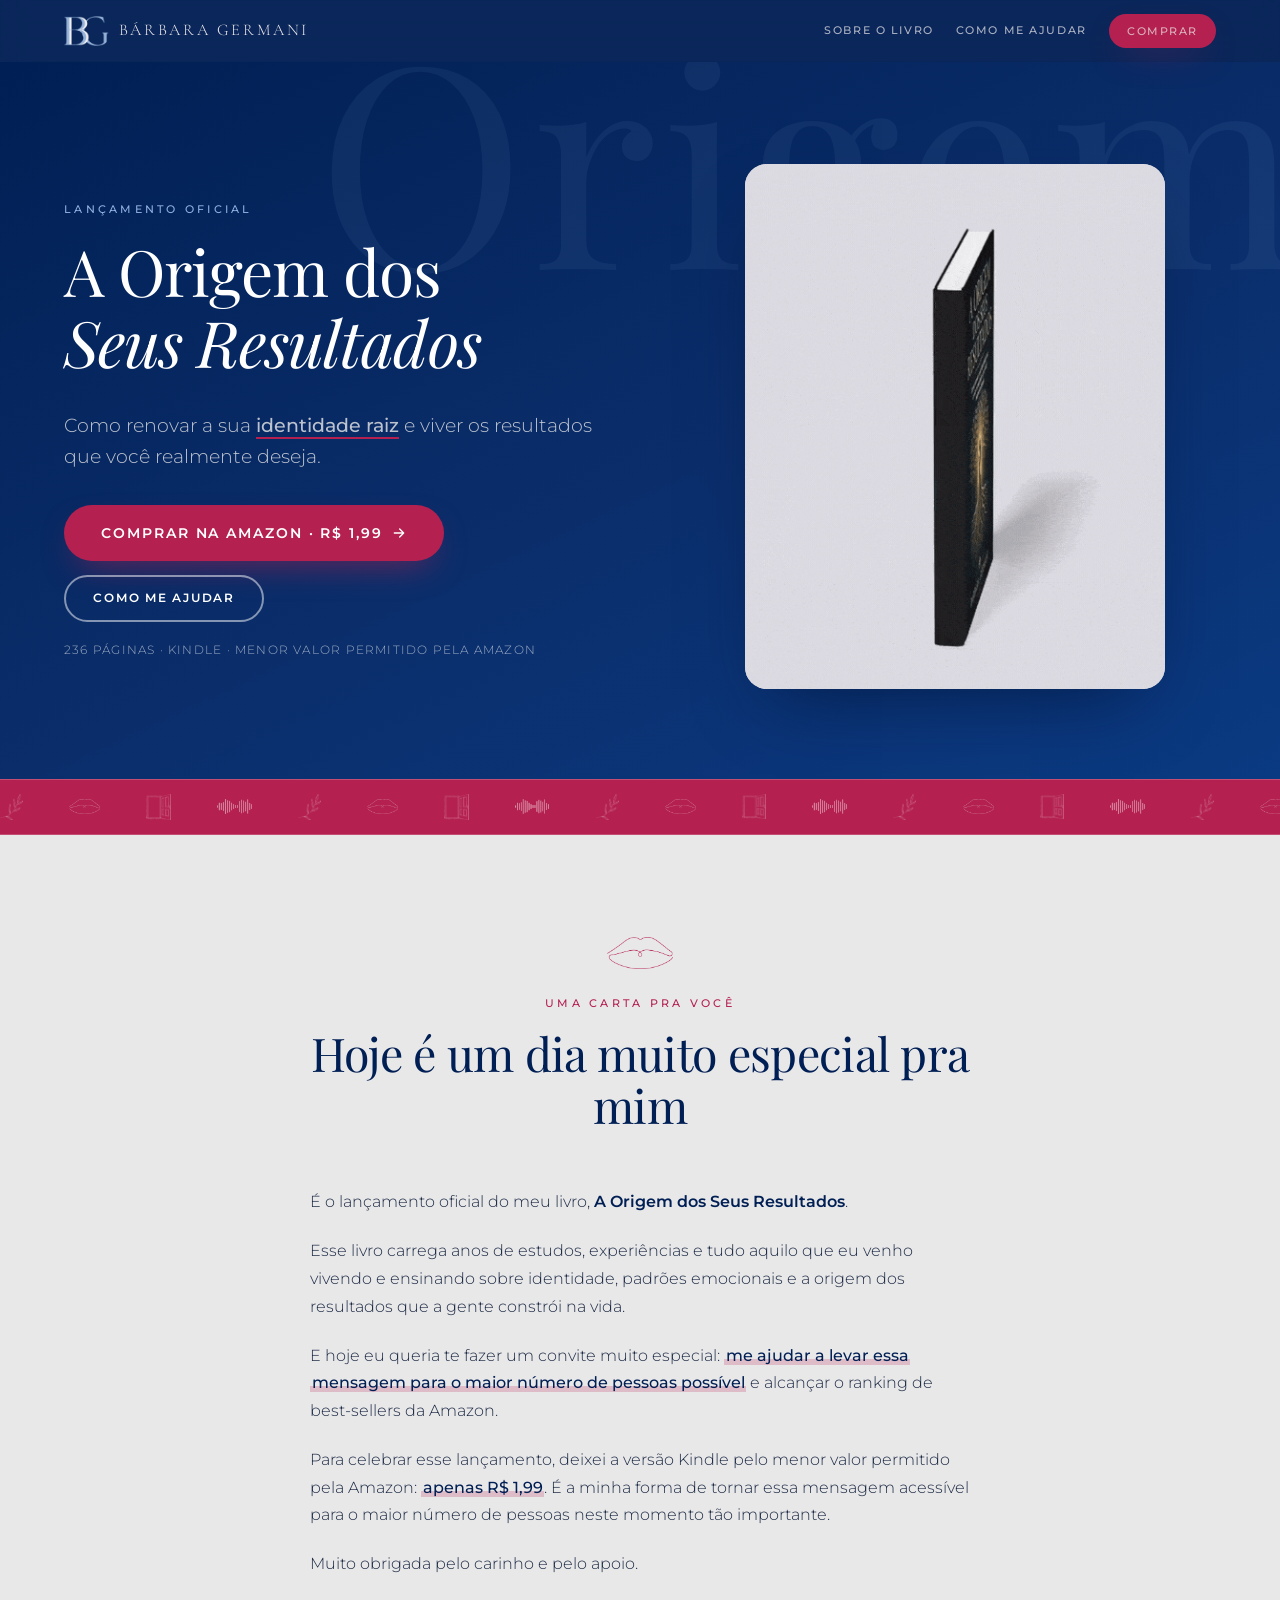
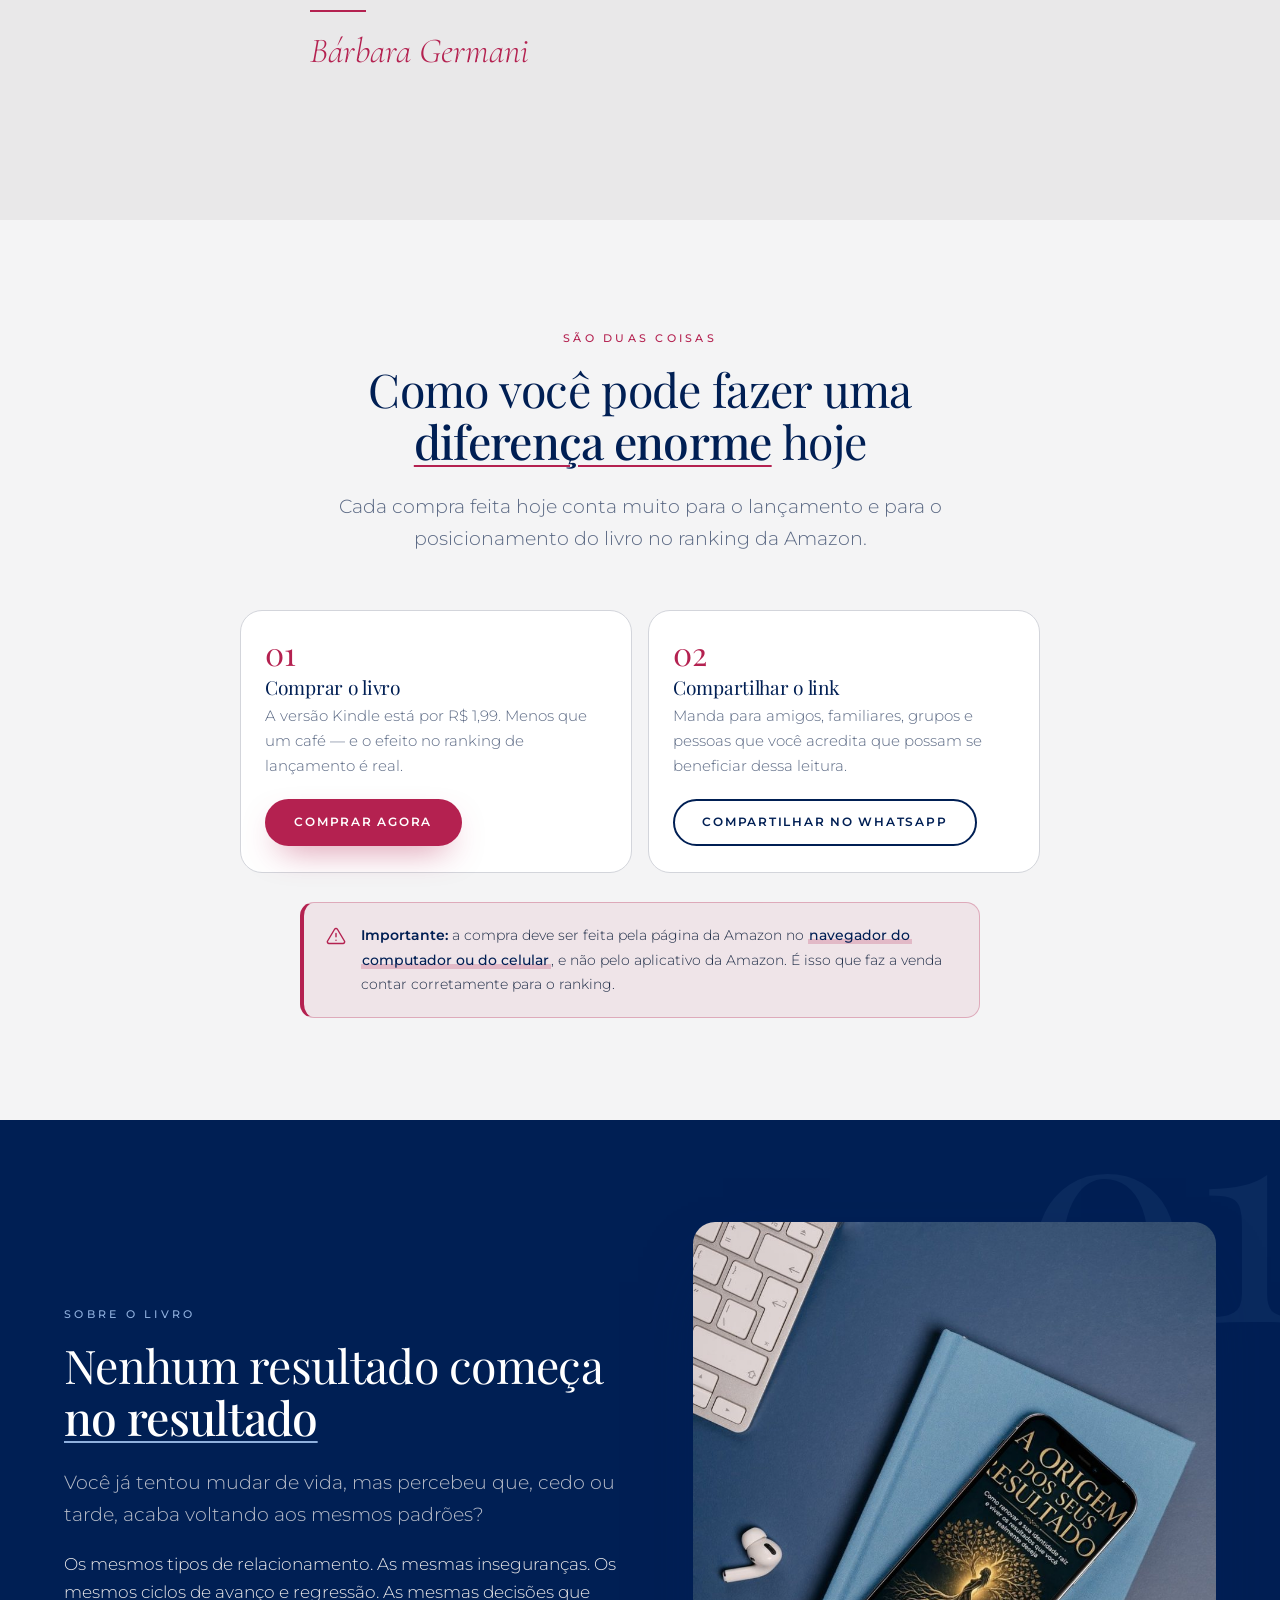
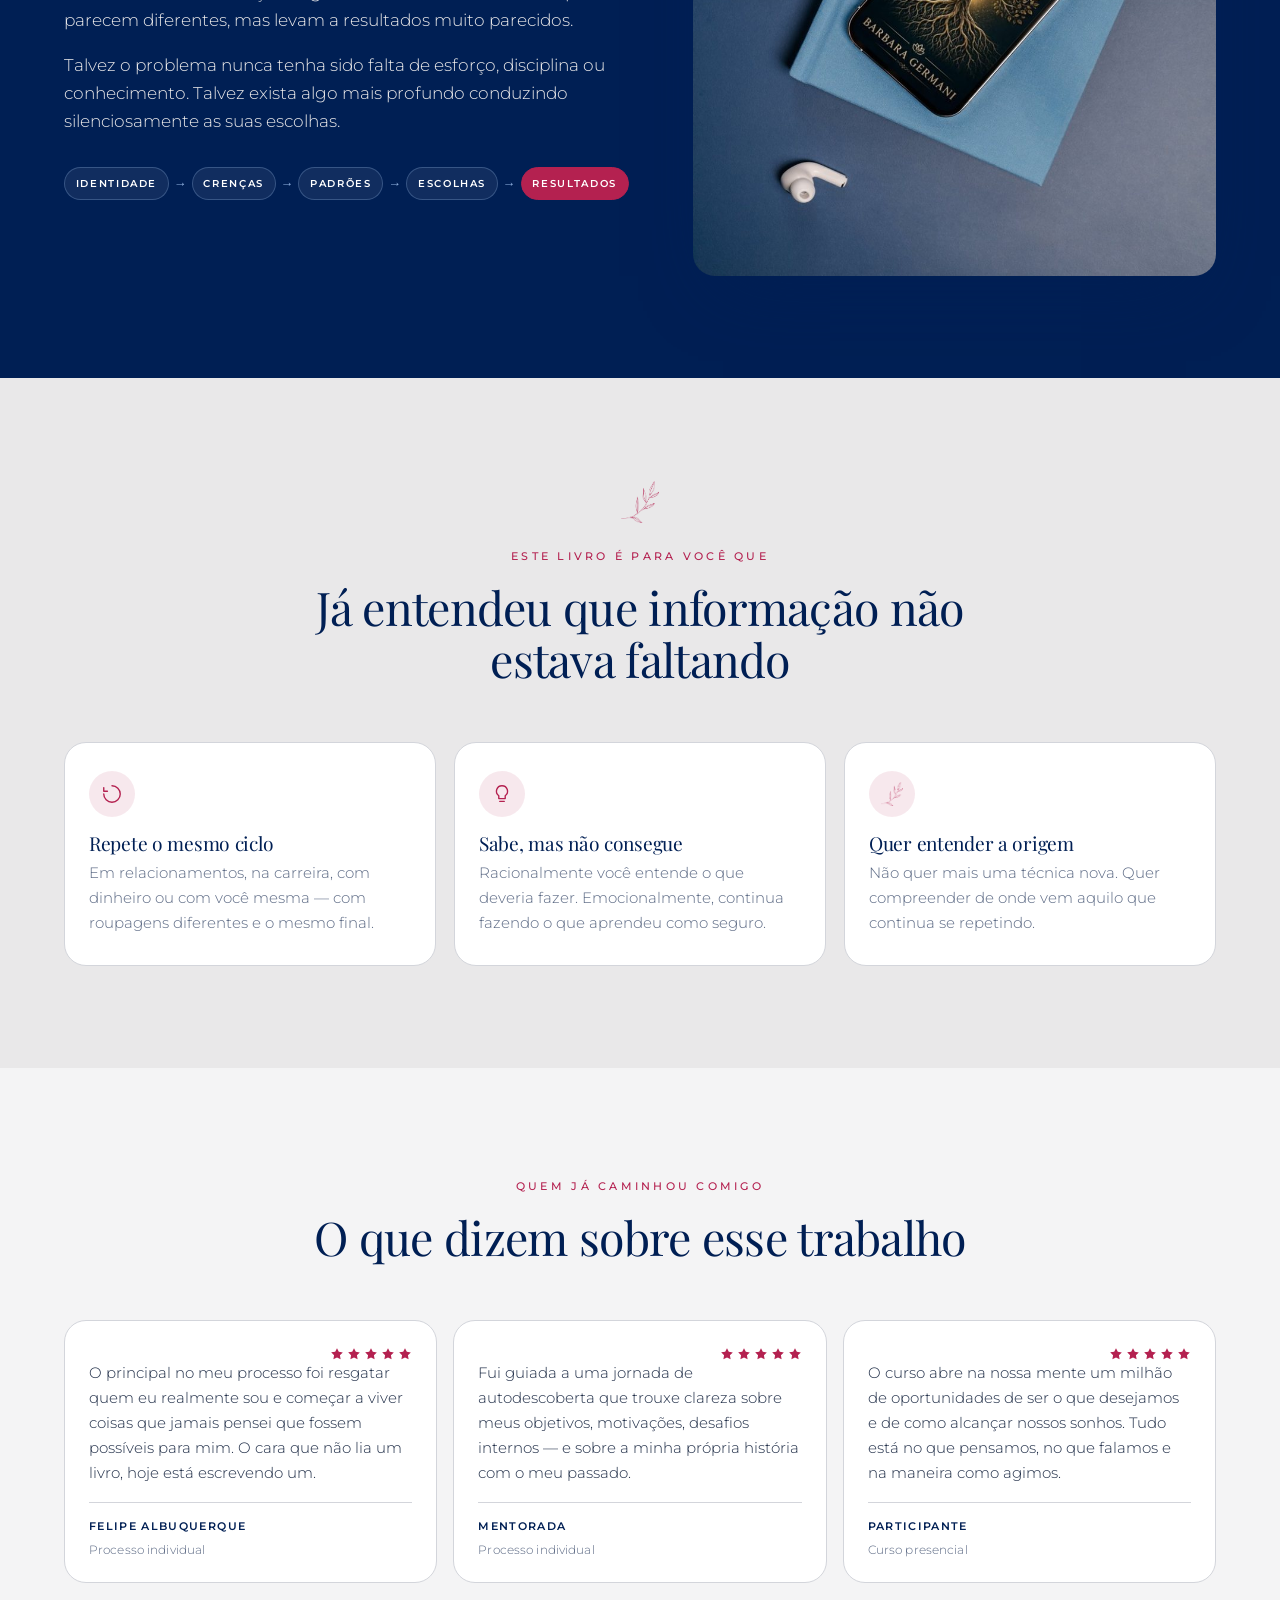
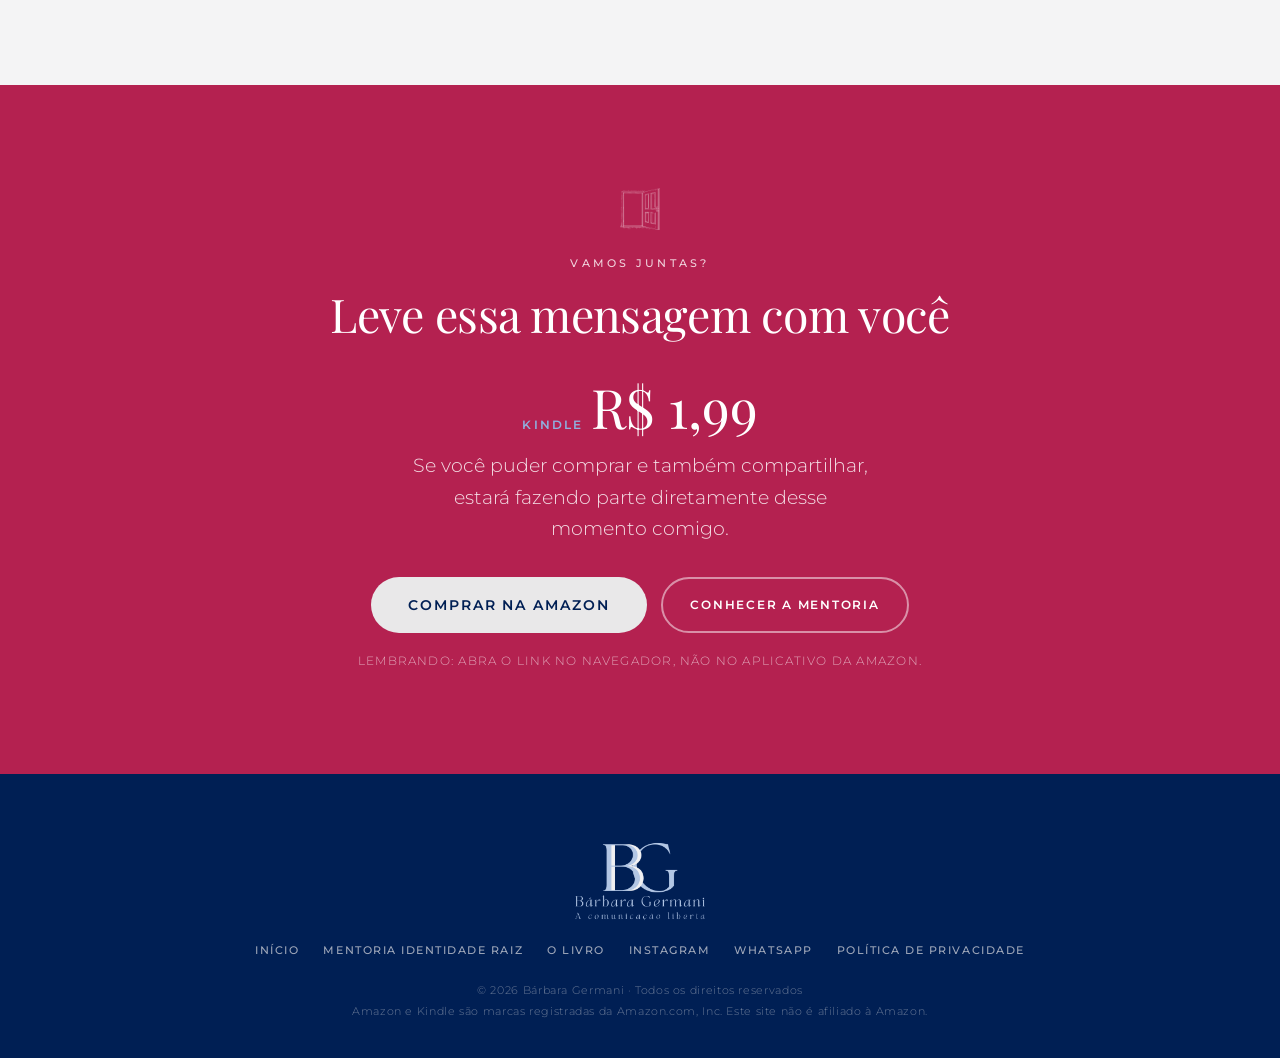
==== commit 54239991: "Add files via upload" ====
--- a/site/livro.html
+++ b/site/livro.html
@@ -59,12 +59,11 @@
       </div>
 
       <div>
-        <!-- Vídeo oficial do livro girando. Para voltar à capa estática, troque o bloco por:
-             <img class="capa-livro" src="./img/capa-livro.jpg" alt="Capa do livro A Origem dos Seus Resultados"> -->
+        <!-- GIF oficial do livro girando. Para usar a capa estática, troque por:
+             <img class="capa-livro" src="./img/capa-livro.jpg" alt="Capa do livro A Origem dos Seus Resultados">
+             O mesmo movimento em vídeo (mais leve) está em img/livro-gira.mp4 -->
         <div class="moldura-produto reveal">
-          <video src="./img/livro-gira.mp4" poster="./img/livro-gira-poster.jpg"
-                 autoplay muted loop playsinline preload="metadata"
-                 aria-label="Livro A Origem dos Seus Resultados, de Bárbara Germani"></video>
+          <img src="./img/livro-gira.gif" alt="Livro A Origem dos Seus Resultados, de Bárbara Germani" width="440" height="550">
         </div>
       </div>
     </div>
--- a/site/assets/style.css
+++ b/site/assets/style.css
@@ -816,3 +816,138 @@
   .topo, .barra-cta, .sociais, .btn, .faixa-elementos { display: none !important; }
   body { background: #fff; color: #000; }
 }
+
+/* ==========================================================================
+   COMPONENTES VISUAIS — quebra de blocos de texto
+   ========================================================================== */
+
+/* Faixa de números */
+.stats {
+  display: grid; grid-template-columns: repeat(2, 1fr); gap: 1px;
+  background: rgba(143, 176, 222, .22);
+  border-radius: var(--r-lg); overflow: hidden;
+}
+@media (min-width: 720px) { .stats { grid-template-columns: repeat(4, 1fr); } }
+.stats > div { background: var(--noturno); padding: 26px 16px; text-align: center; }
+.bg-claro .stats, .bg-papel .stats { background: var(--linha); }
+.bg-claro .stats > div, .bg-papel .stats > div { background: var(--branco); }
+.stats dt { font-family: var(--display); font-size: clamp(2rem, 5vw, 2.9rem); line-height: 1; color: var(--magenta); }
+.bg-escuro .stats dt, .bg-gradiente .stats dt { color: var(--azul-claro); }
+.stats dd { margin: .5rem 0 0; font-size: .62rem; font-weight: 600; letter-spacing: .16em; text-transform: uppercase; color: var(--texto-suave); line-height: 1.6; }
+.bg-escuro .stats dd, .bg-gradiente .stats dd { color: rgba(233,232,233,.62); }
+
+/* Faixa de citação com foto ao fundo */
+.faixa-foto {
+  position: relative; isolation: isolate;
+  padding: clamp(64px, 9vw, 130px) 0;
+  overflow: hidden;
+}
+.faixa-foto__img {
+  position: absolute; inset: 0; z-index: -2;
+  width: 100%; height: 100%; object-fit: cover; object-position: center 32%;
+}
+.faixa-foto::after {
+  content: ''; position: absolute; inset: 0; z-index: -1;
+  background: linear-gradient(120deg, rgba(0,20,58,.9) 0%, rgba(0,31,84,.74) 55%, rgba(0,31,84,.5) 100%);
+}
+.faixa-foto blockquote {
+  margin: 0; max-width: 44rem;
+  font-family: var(--display); font-style: italic;
+  font-size: clamp(1.5rem, 3.6vw, 2.5rem); line-height: 1.3; color: #fff;
+}
+.faixa-foto cite {
+  display: block; margin-top: 1.3rem; font-family: var(--corpo); font-style: normal;
+  font-size: .66rem; font-weight: 600; letter-spacing: .22em; text-transform: uppercase; color: var(--azul-claro);
+}
+
+/* Cartões dos movimentos */
+.movs { display: grid; gap: 16px; }
+@media (min-width: 680px)  { .movs { grid-template-columns: repeat(2, 1fr); } }
+@media (min-width: 1040px) { .movs { grid-template-columns: repeat(3, 1fr); } }
+
+.mov {
+  position: relative; overflow: hidden;
+  background: var(--branco); border: 1px solid var(--linha);
+  border-radius: var(--r-lg); padding: 30px 26px 26px;
+  transition: var(--transicao);
+}
+.mov:hover { transform: translateY(-5px); box-shadow: var(--sombra); border-color: var(--azul-claro); }
+.mov__n {
+  font-family: var(--display); font-size: 3.6rem; line-height: .85;
+  color: var(--linha); display: block; margin-bottom: .3rem;
+}
+.mov:hover .mov__n { color: var(--magenta); }
+.mov__tag {
+  display: inline-block; margin-bottom: .9rem;
+  font-size: .58rem; font-weight: 600; letter-spacing: .2em; text-transform: uppercase;
+  color: #fff; background: var(--brilhante); padding: .45em 1em; border-radius: var(--r-full);
+}
+.mov h3 { font-size: 1.28rem; margin-bottom: .5rem; }
+.mov p { font-size: .9rem; color: var(--texto-suave); margin-bottom: 1rem; }
+.mov__pergunta {
+  font-family: var(--display); font-style: italic; font-size: 1rem; line-height: 1.45;
+  color: var(--noturno); border-top: 1px solid var(--linha); padding-top: .9rem; margin: 0;
+}
+.mov__el {
+  position: absolute; right: 20px; top: 18px; height: 54px;
+  color: var(--linha); opacity: .8; pointer-events: none;
+}
+.mov--destaque { background: var(--noturno); border-color: var(--noturno); }
+.mov--destaque h3 { color: #fff; }
+.mov--destaque p { color: rgba(233,232,233,.74); }
+.mov--destaque .mov__n { color: rgba(143,176,222,.35); }
+.mov--destaque:hover .mov__n { color: var(--azul-claro); }
+.mov--destaque .mov__pergunta { color: #fff; border-color: rgba(143,176,222,.3); }
+.mov--destaque .mov__el { color: rgba(143,176,222,.3); }
+.mov--destaque .mov__tag { background: var(--magenta); }
+
+/* Cartões de entrega */
+.entregas-grade { display: grid; gap: 16px; }
+@media (min-width: 680px)  { .entregas-grade { grid-template-columns: repeat(2, 1fr); } }
+@media (min-width: 1040px) { .entregas-grade { grid-template-columns: repeat(3, 1fr); } }
+.entrega-cartao {
+  background: rgba(233,232,233,.06); border: 1px solid rgba(143,176,222,.22);
+  border-radius: var(--r-lg); padding: 26px 24px; transition: var(--transicao);
+}
+.entrega-cartao:hover { background: rgba(233,232,233,.1); border-color: var(--azul-claro); transform: translateY(-4px); }
+.entrega-cartao__n {
+  display: inline-grid; place-items: center; width: 38px; height: 38px; border-radius: var(--r-full);
+  background: var(--magenta); color: #fff; font-family: var(--display); font-size: 1.05rem; margin-bottom: 1rem;
+}
+.entrega-cartao h4 { font-family: var(--display); font-size: 1.16rem; color: #fff; margin-bottom: .35rem; }
+.entrega-cartao p { font-size: .88rem; color: rgba(233,232,233,.72); margin: 0; }
+
+/* Dores em duas colunas */
+@media (min-width: 820px) {
+  .dores--2col { grid-template-columns: 1fr 1fr; column-gap: 44px; }
+  .dores--2col li:nth-child(2) { border-top: 1px solid var(--linha); }
+}
+
+/* Avatar de depoimento */
+.depoimento__topo { display: flex; align-items: center; gap: 12px; margin-bottom: 1rem; }
+.avatar {
+  flex: 0 0 auto; width: 42px; height: 42px; border-radius: var(--r-full);
+  display: grid; place-items: center;
+  background: var(--magenta); color: #fff;
+  font-family: var(--display); font-size: 1rem; letter-spacing: .02em;
+}
+.avatar--azul { background: var(--brilhante); }
+.avatar--noturno { background: var(--noturno); }
+.depoimento__quem { min-width: 0; }
+.depoimento__quem b { display: block; font-size: .82rem; font-weight: 600; color: var(--noturno); letter-spacing: .01em; }
+.depoimento__quem span { display: block; font-size: .72rem; color: var(--texto-suave); }
+.bg-escuro .depoimento__quem b { color: #fff; }
+.bg-escuro .depoimento__quem span { color: rgba(233,232,233,.6); }
+.depoimento .depoimento__estrelas { margin-left: auto; margin-bottom: 0; }
+
+/* Ficha rápida (o que é a mentoria em 1 olhada) */
+.ficha { display: grid; gap: 1px; background: var(--linha); border-radius: var(--r-lg); overflow: hidden; }
+@media (min-width: 640px) { .ficha { grid-template-columns: repeat(2, 1fr); } }
+@media (min-width: 980px) { .ficha { grid-template-columns: repeat(4, 1fr); } }
+.ficha > div { background: var(--branco); padding: 24px 22px; }
+.ficha .el { height: 26px; color: var(--magenta); margin-bottom: .8rem; }
+.ficha .el--ramo, .ficha .el--porta { height: 34px; }
+.ficha b { display: block; font-family: var(--display); font-size: 1.1rem; color: var(--noturno); margin-bottom: .15rem; }
+.ficha span { font-size: .82rem; color: var(--texto-suave); }
+.mov__el.el--boca, .mov__el.el--onda { height: 26px; top: 30px; }
+.mov__el.el--ramo, .mov__el.el--porta { height: 52px; }
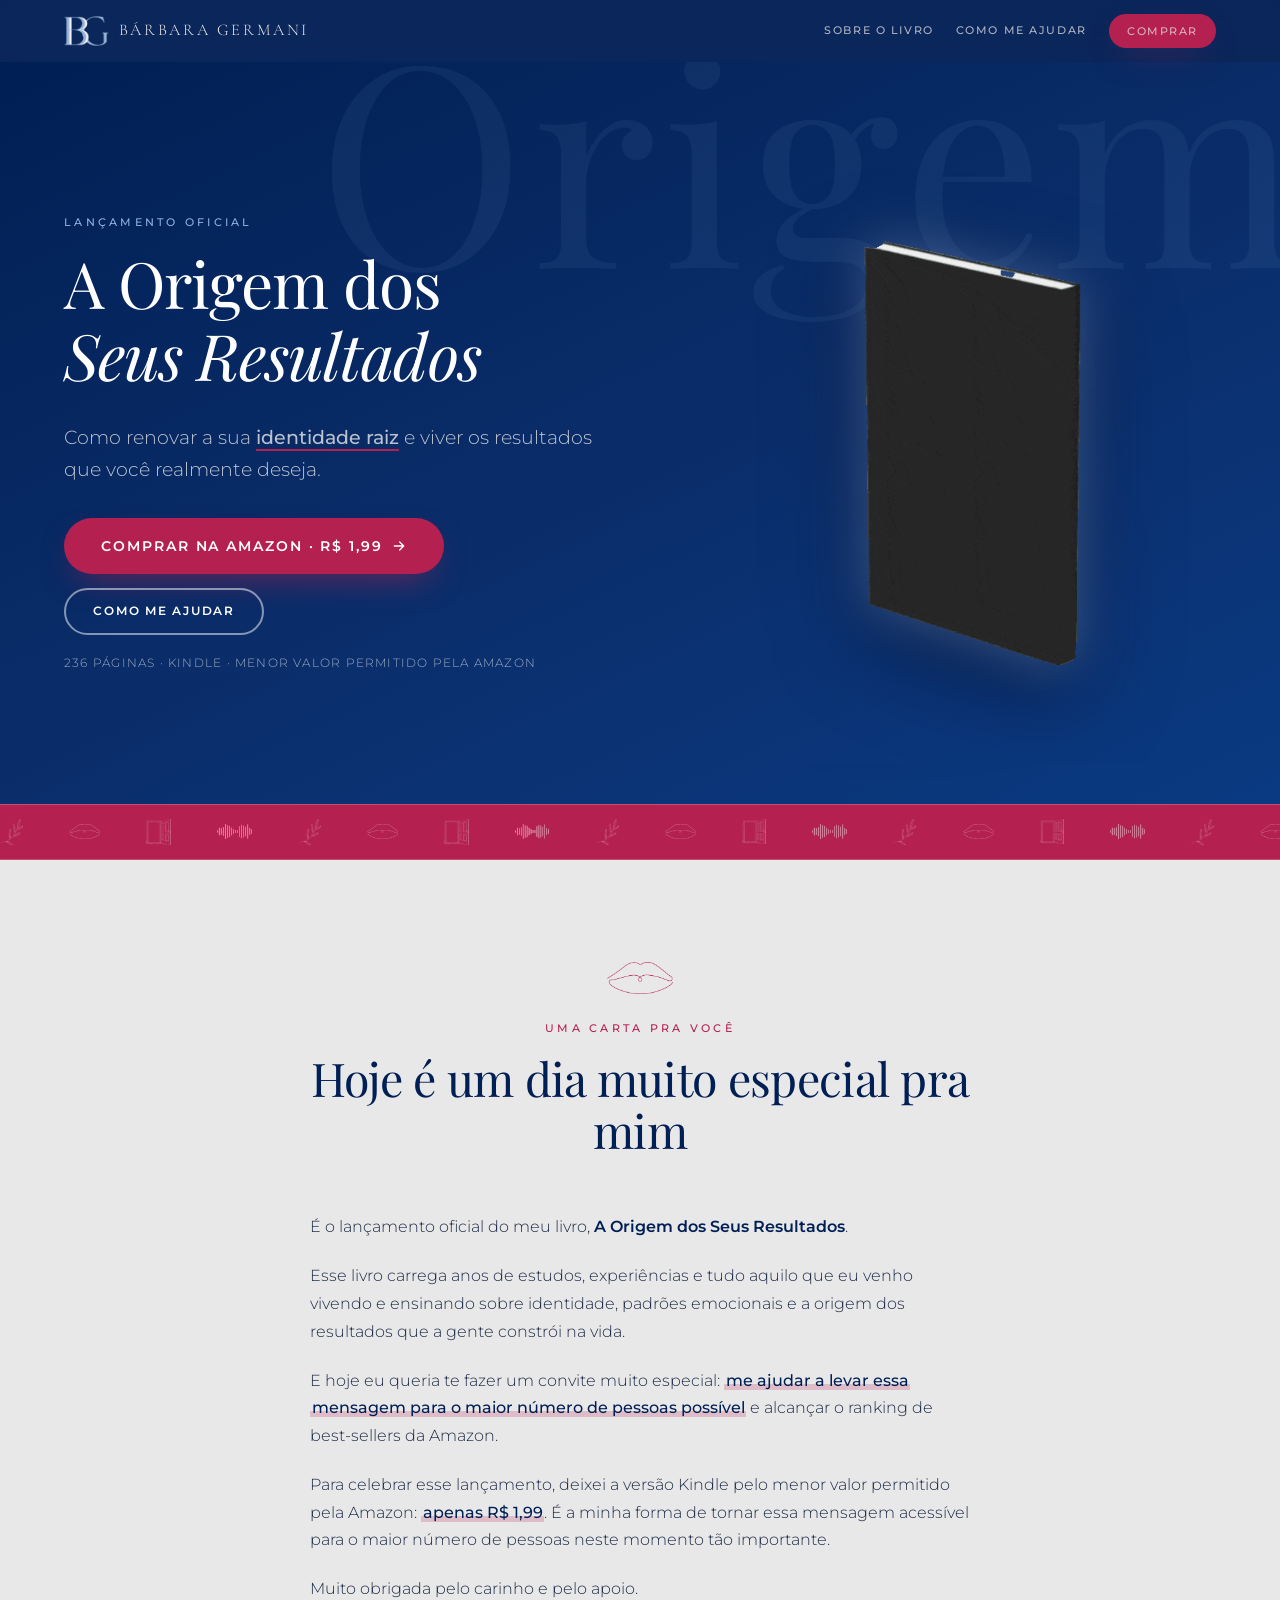
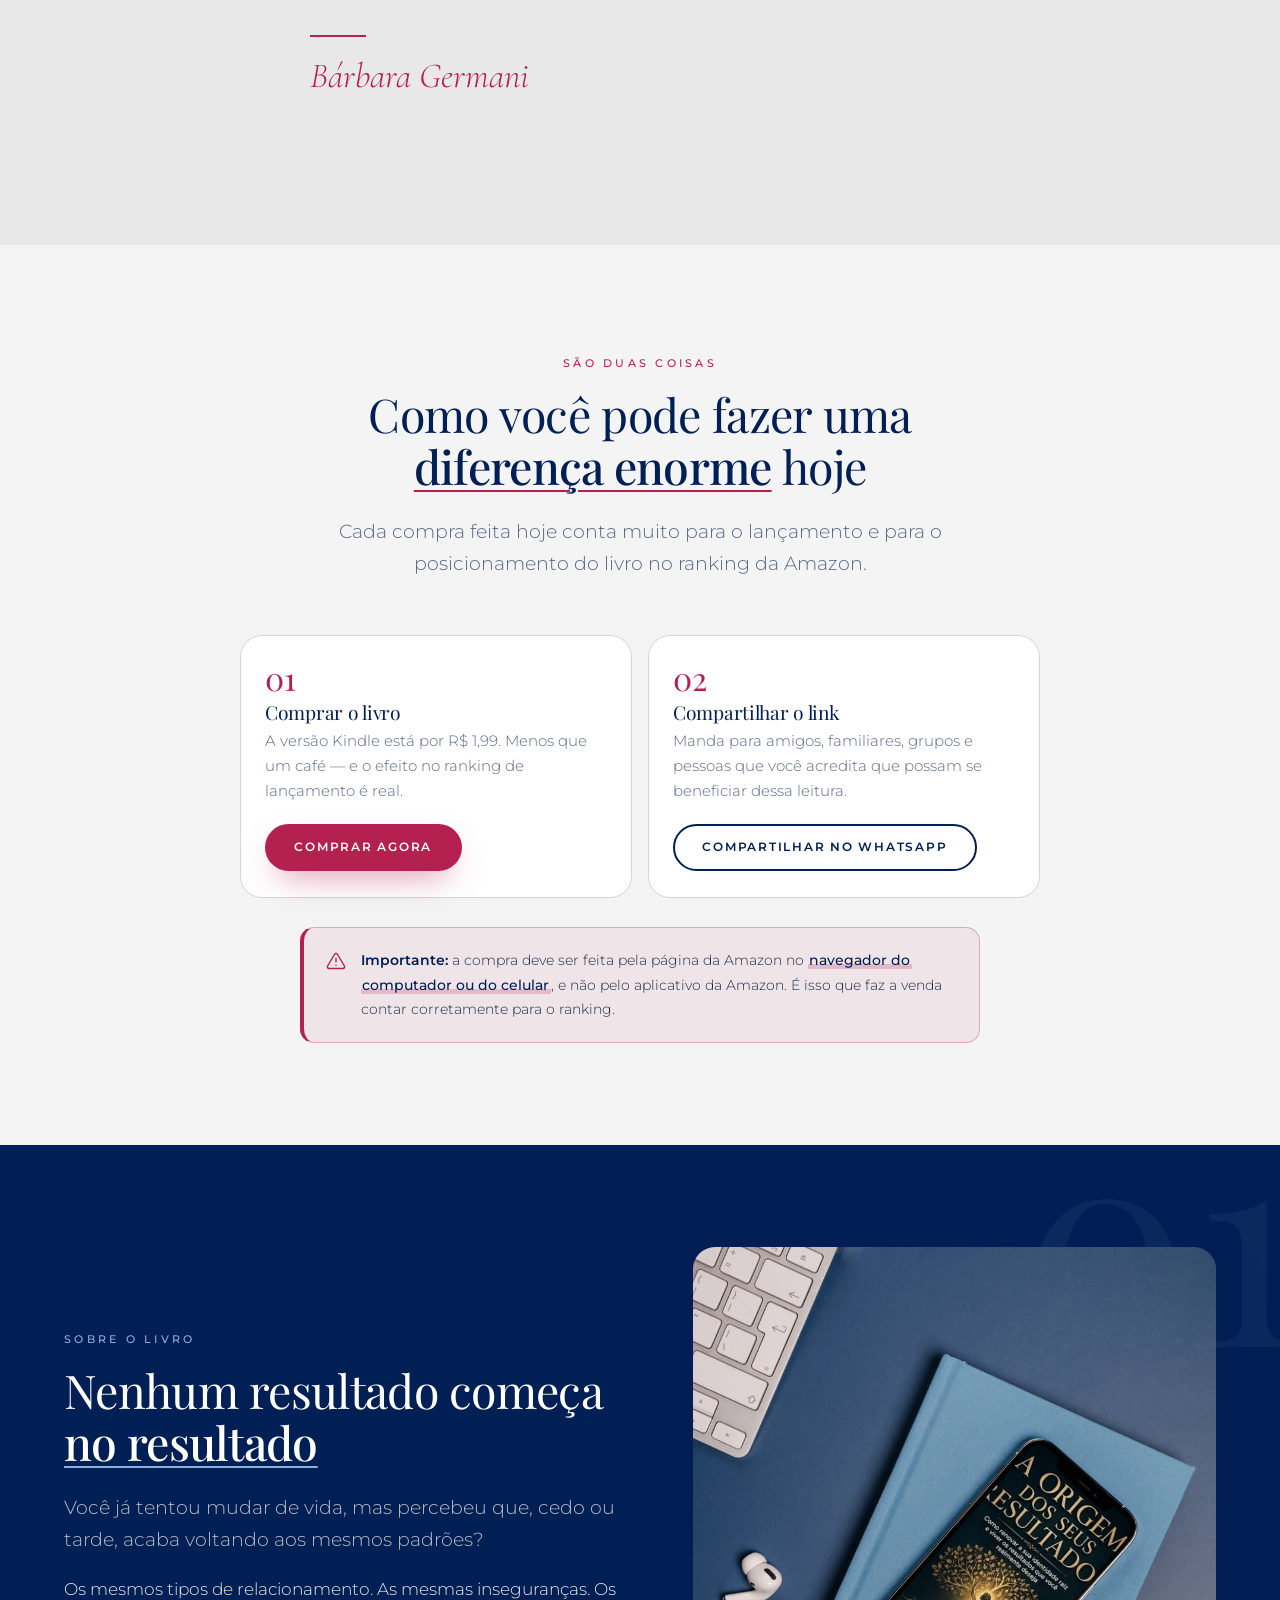
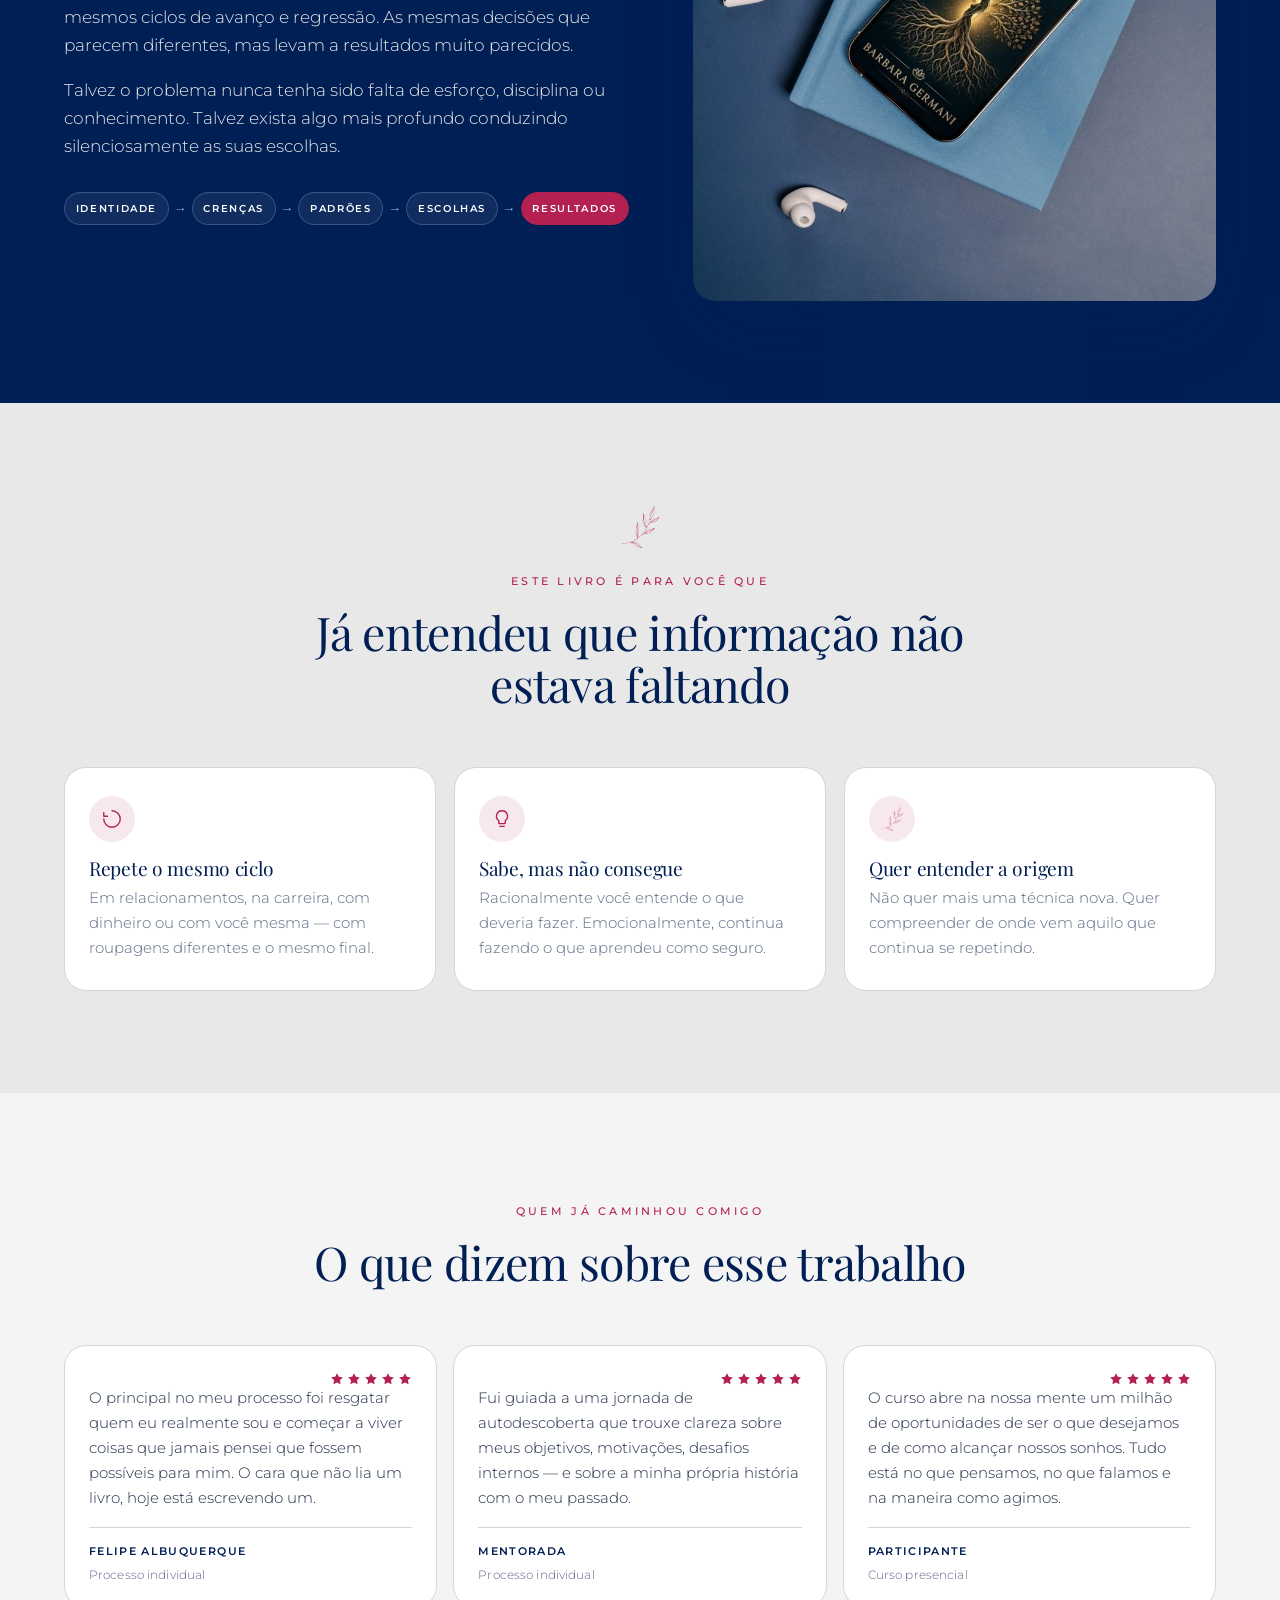
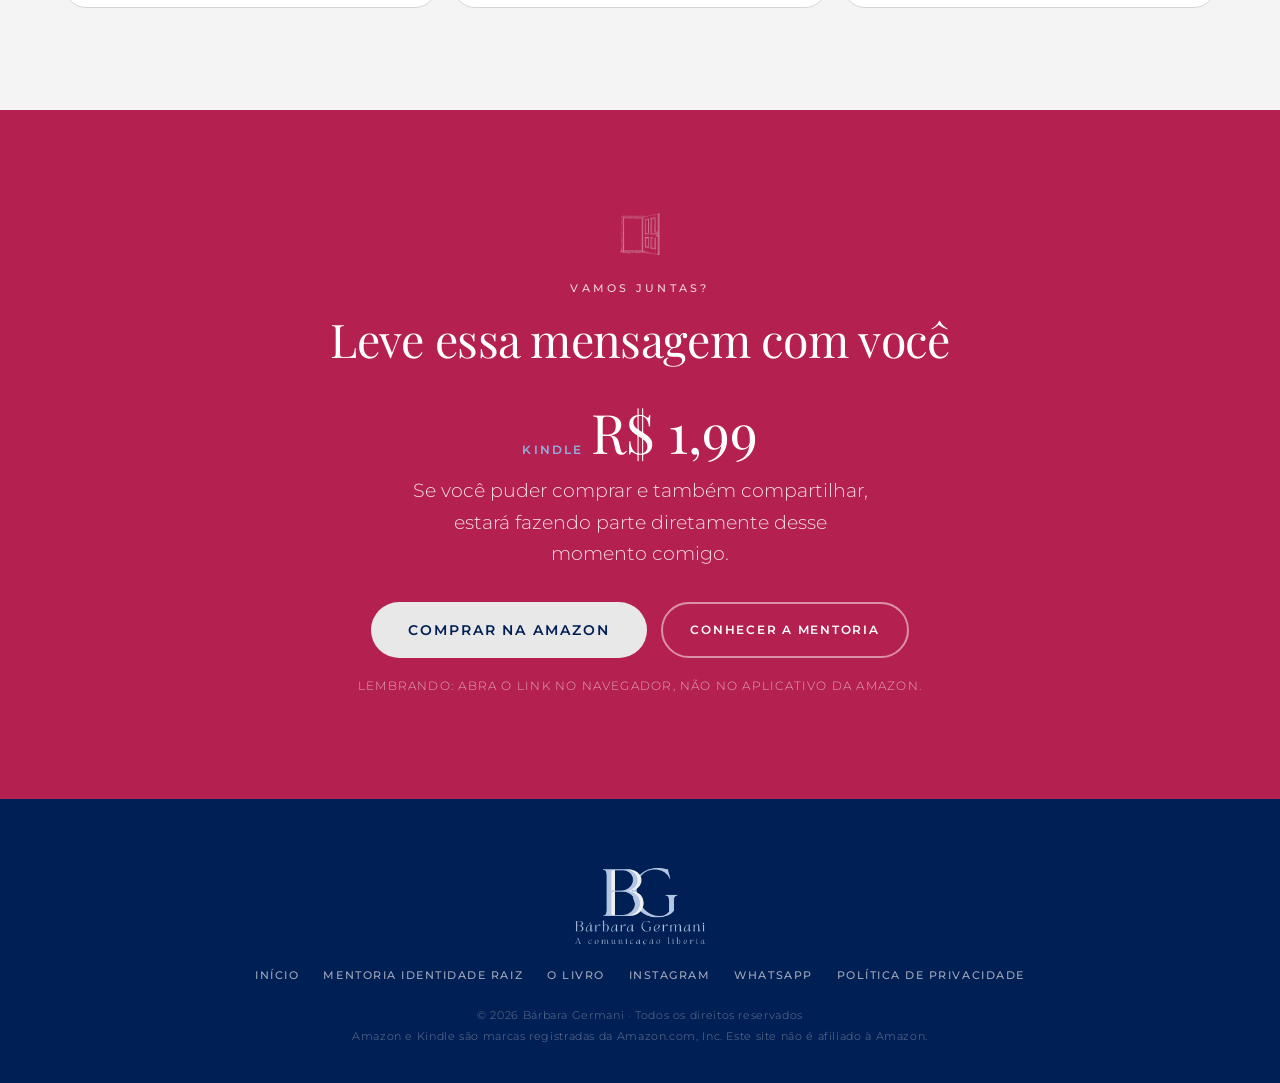
==== commit af4c1696: "Add files via upload" ====
--- a/site/livro.html
+++ b/site/livro.html
@@ -59,11 +59,12 @@
       </div>
 
       <div>
-        <!-- GIF oficial do livro girando. Para usar a capa estática, troque por:
-             <img class="capa-livro" src="./img/capa-livro.jpg" alt="Capa do livro A Origem dos Seus Resultados">
-             O mesmo movimento em vídeo (mais leve) está em img/livro-gira.mp4 -->
-        <div class="moldura-produto reveal">
-          <img src="./img/livro-gira.gif" alt="Livro A Origem dos Seus Resultados, de Bárbara Germani" width="440" height="550">
+        <!-- GIF oficial do livro, o seu "gir capa do livro.gif": fundo transparente,
+             o livro gira solto sobre o fundo da seção (sem moldura, sem caixa cinza).
+             Reduzido de 9,2 MB para ~850 KB para carregar rápido no celular.
+             Para usar a capa estática: <img class="capa-livro" src="./img/capa-livro.jpg" alt="..."> -->
+        <div class="livro-gira reveal">
+          <img src="./img/livro-gira.gif" alt="Livro A Origem dos Seus Resultados, de Bárbara Germani" width="520" height="650">
         </div>
       </div>
     </div>
@@ -237,7 +238,7 @@
       <a href="./mentoria.html">Mentoria Identidade Raiz</a>
       <a href="./livro.html">O livro</a>
       <a href="https://www.instagram.com/barbaragermanii/" target="_blank" rel="noopener">Instagram</a>
-      <a href="https://wa.me/17547079772" target="_blank" rel="noopener">WhatsApp</a>
+      <a href="https://wa.me/17542018654" target="_blank" rel="noopener">WhatsApp</a>
       <a href="./politica-de-privacidade.html">Política de Privacidade</a>
     </nav>
     <small>
--- a/site/assets/style.css
+++ b/site/assets/style.css
@@ -409,6 +409,36 @@
 @media (min-width: 900px) { .hero__grid { grid-template-columns: 1.05fr .95fr; } }
 .hero__foto { border-radius: var(--r-lg); object-fit: cover; width: 100%; aspect-ratio: 4 / 5; box-shadow: var(--sombra-alt); }
 
+/* ── Hero com foto recortada que atravessa para a dobra seguinte ── */
+.hero--recorte {
+  padding-bottom: 0;
+  /* corta só na horizontal para o recorte poder vazar para baixo */
+  overflow-x: clip;
+  overflow-y: visible;
+  z-index: 2;
+}
+.hero--recorte .hero__grid { align-items: end; }
+.hero--recorte .hero__coluna-texto { padding-bottom: 0; }
+.hero__recorte {
+  position: relative;
+  display: block;
+  width: 100%;
+  max-width: 296px;
+  height: auto;
+  margin: 0 auto -66px;
+  /* sombra de contato embaixo + halo frio para destacar do azul */
+  filter: drop-shadow(0 16px 22px rgba(0, 8, 30, .48))
+          drop-shadow(0 4px 8px rgba(0, 8, 30, .30))
+          drop-shadow(0 0 24px rgba(143, 176, 222, .22));
+}
+/* a dobra seguinte abre espaço para as pernas que entram nela */
+.secao-recebe-recorte { padding-top: clamp(96px, 12vw, 150px); }
+@media (min-width: 900px) {
+  .hero--recorte .hero__grid { grid-template-columns: 1.1fr .9fr; }
+  .hero--recorte .hero__coluna-texto { padding-bottom: clamp(52px, 7vw, 92px); }
+  .hero__recorte { max-width: 430px; margin-bottom: -132px; }
+}
+
 .marca-dagua {
   position: absolute; font-family: var(--display);
   font-size: clamp(8rem, 22vw, 19rem); line-height: .8;
@@ -733,6 +763,15 @@
 }
 .moldura-produto video, .moldura-produto img {
   width: 100%; display: block; aspect-ratio: 1080 / 1350; object-fit: cover;
+}
+
+/* Livro girando com fundo transparente — sem moldura, solto sobre a seção */
+.livro-gira { max-width: 440px; margin-inline: auto; }
+.livro-gira img {
+  width: 100%; height: auto; display: block;
+  /* halo claro para o livro não sumir no azul + sombra de apoio embaixo */
+  filter: drop-shadow(0 0 26px rgba(143, 176, 222, .40))
+          drop-shadow(0 26px 40px rgba(0, 8, 30, .55));
 }
 
 .capa-livro {
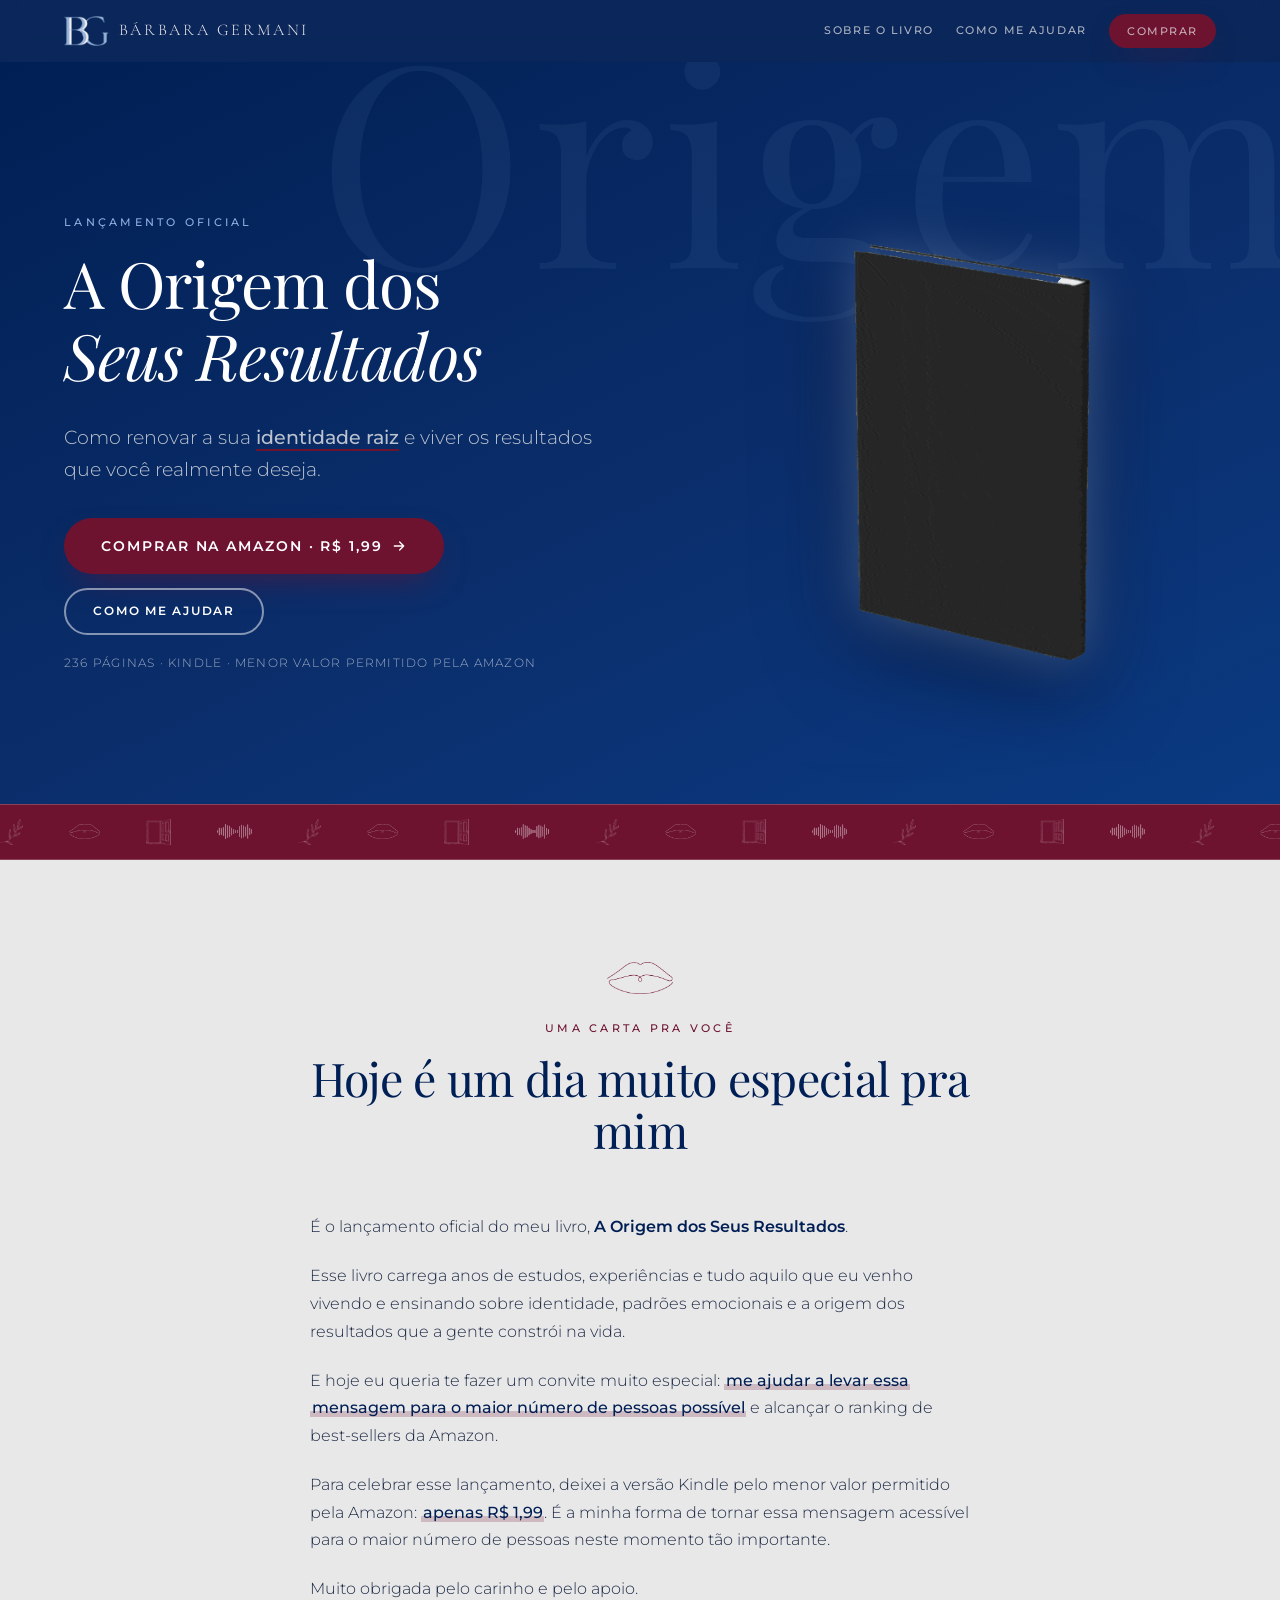
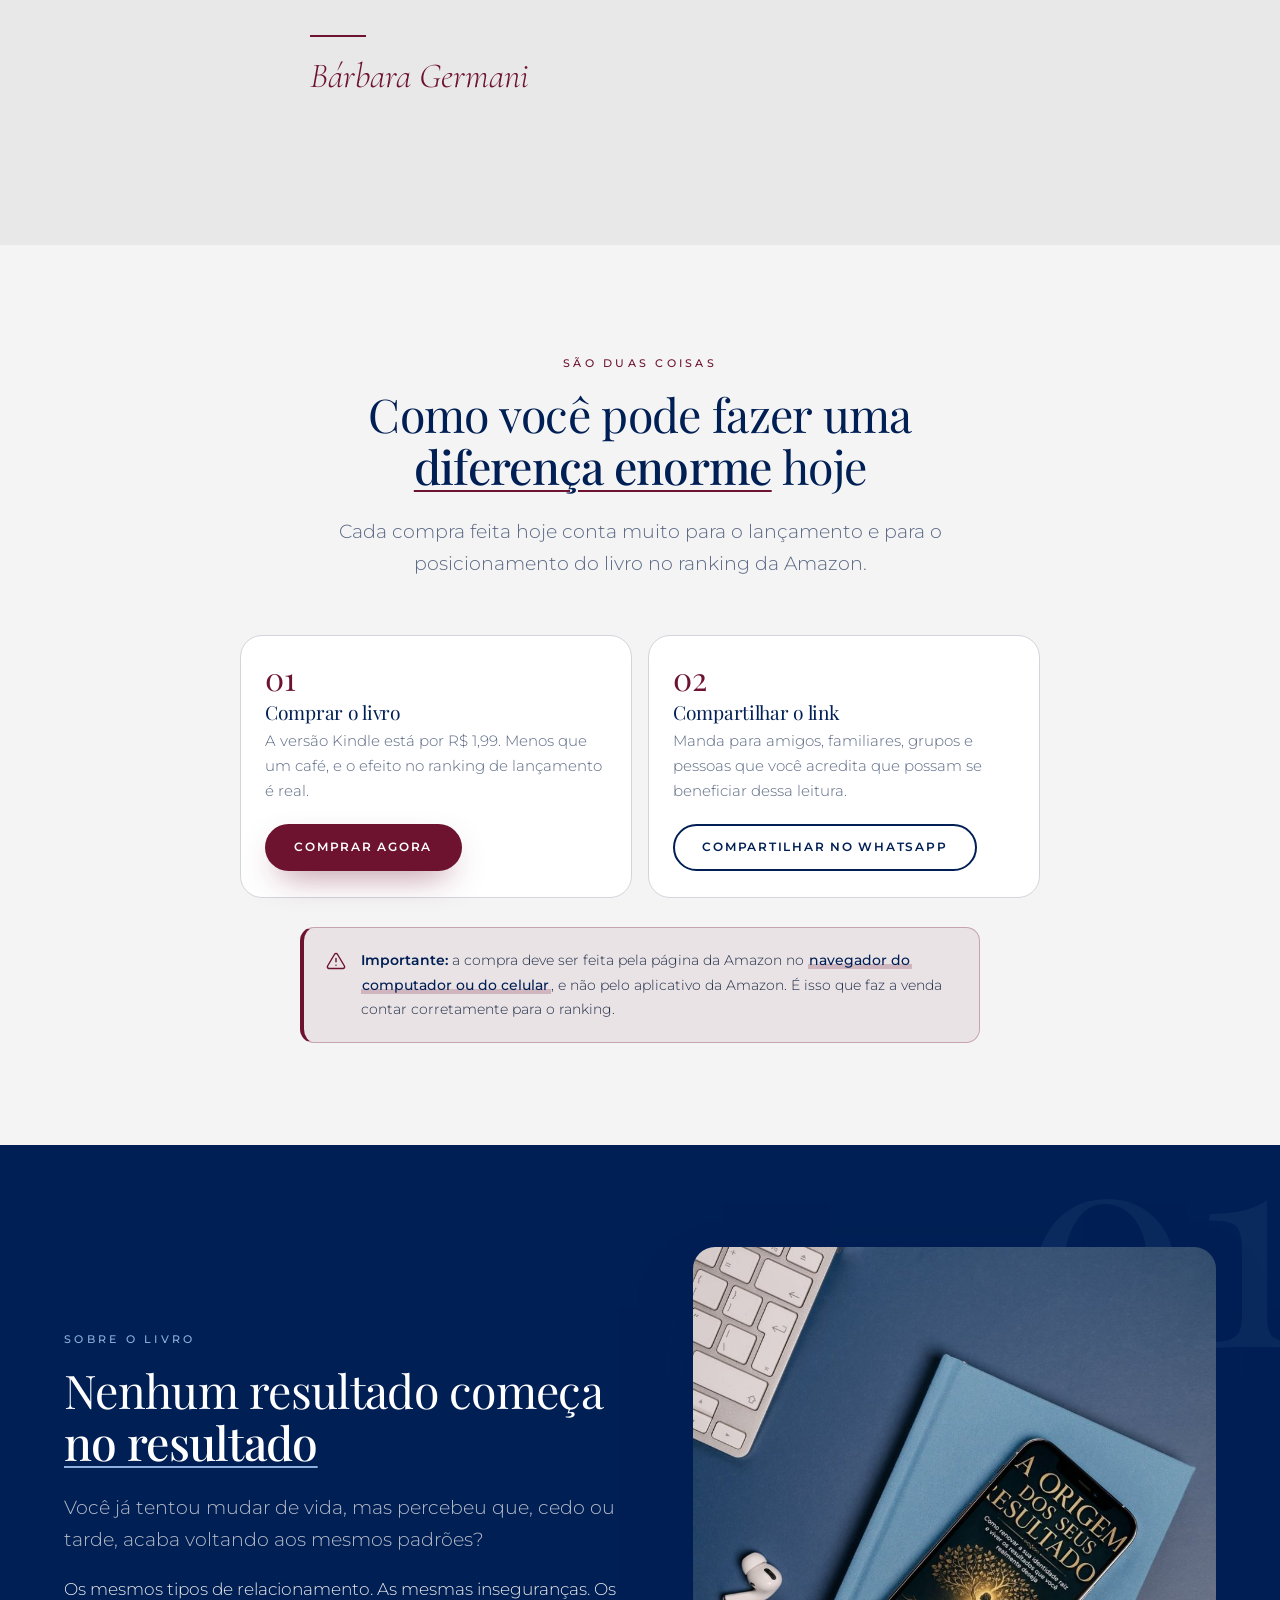
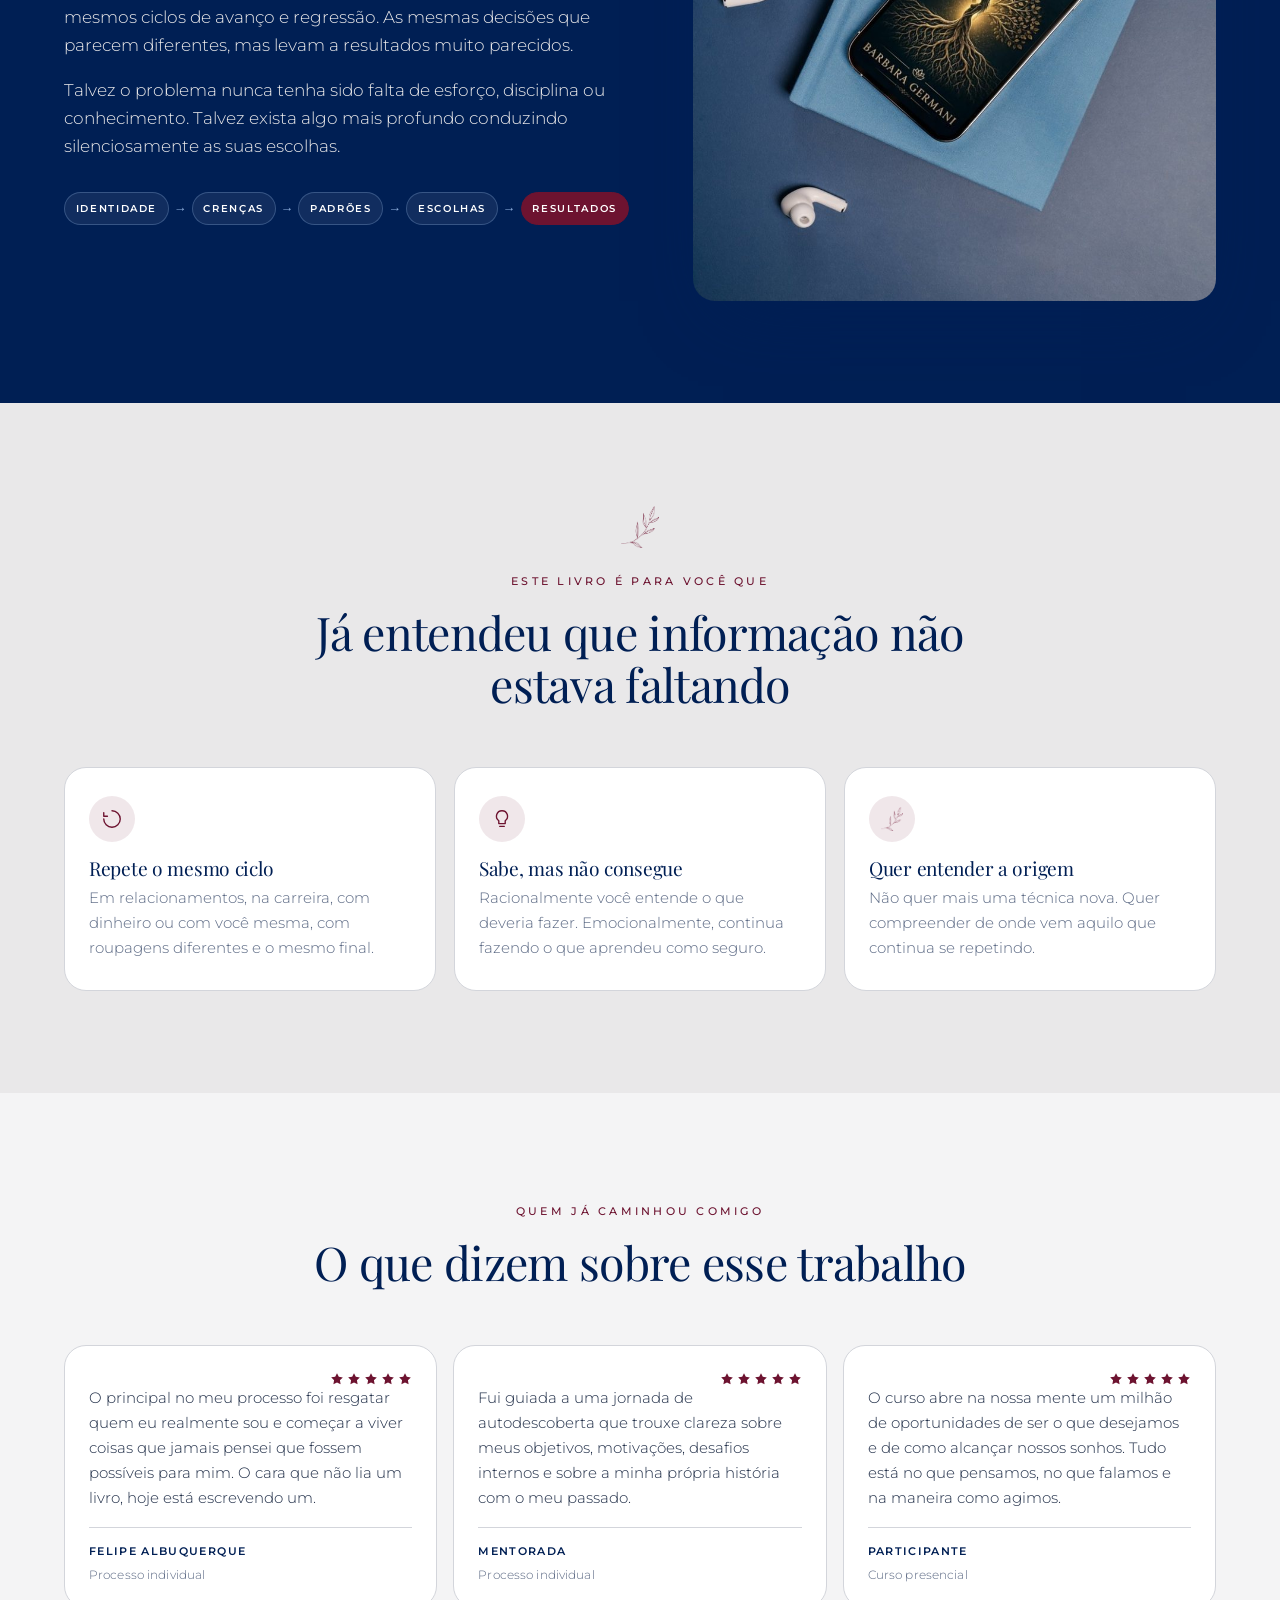
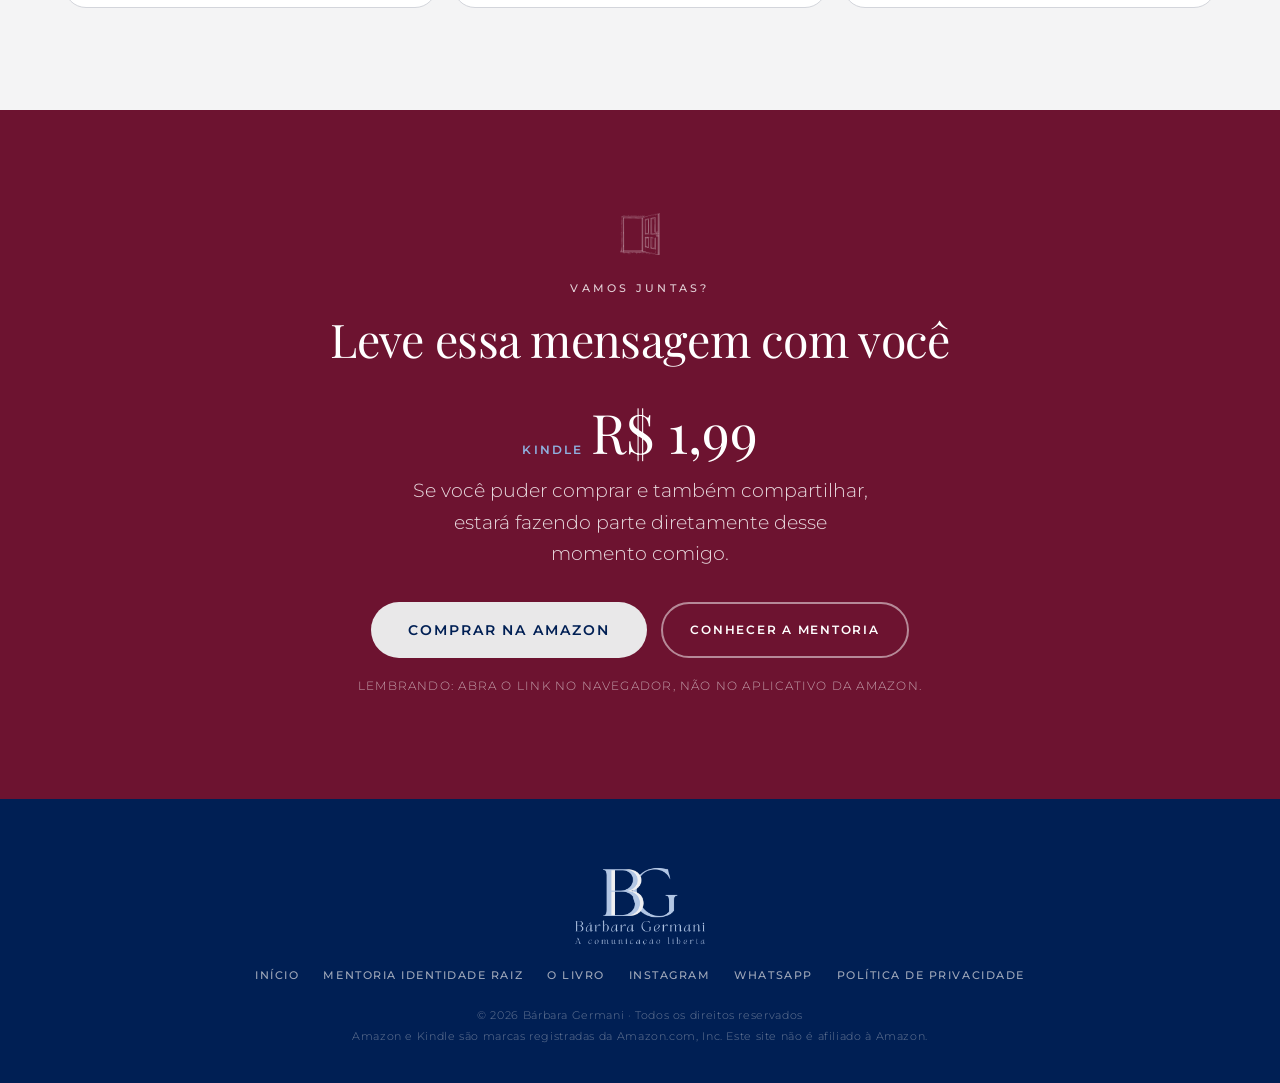
==== commit 49a45f5a: "Add files via upload" ====
--- a/site/livro.html
+++ b/site/livro.html
@@ -3,12 +3,12 @@
 <head>
 <meta charset="UTF-8">
 <meta name="viewport" content="width=device-width, initial-scale=1">
-<title>A Origem dos Seus Resultados — livro de Bárbara Germani</title>
+<title>A Origem dos Seus Resultados · livro de Bárbara Germani</title>
 <meta name="description" content="Como renovar a sua identidade raiz e viver os resultados que você realmente deseja. Versão Kindle por R$ 1,99 no lançamento.">
 <meta name="theme-color" content="#001F54">
 <link rel="canonical" href="./livro.html">
 <meta property="og:type" content="book">
-<meta property="og:title" content="A Origem dos Seus Resultados — Bárbara Germani">
+<meta property="og:title" content="A Origem dos Seus Resultados · Bárbara Germani">
 <meta property="og:description" content="Sobre identidade, padrões emocionais e a origem dos resultados que você constrói. Kindle por R$ 1,99 no lançamento.">
 <meta property="og:image" content="./img/livro-og.jpg">
 <meta property="og:locale" content="pt_BR">
@@ -116,7 +116,7 @@
       <article class="passo">
         <span class="passo__n">01</span>
         <h4>Comprar o livro</h4>
-        <p>A versão Kindle está por R$ 1,99. Menos que um café — e o efeito no ranking de lançamento é real.</p>
+        <p>A versão Kindle está por R$ 1,99. Menos que um café, e o efeito no ranking de lançamento é real.</p>
         <p style="margin-top:1.3rem;"><a class="btn btn--magenta" href="https://a.co/d/0eaRGIaO" target="_blank" rel="noopener">Comprar agora</a></p>
       </article>
 
@@ -169,7 +169,7 @@
       <div class="cartao">
         <span class="cartao__icone" aria-hidden="true"><svg viewBox="0 0 24 24" fill="none" stroke="currentColor" stroke-width="1.5" stroke-linecap="round" stroke-linejoin="round"><path d="M3 12a9 9 0 1 0 9-9"/><path d="M3 5v4h4"/></svg></span>
         <h3>Repete o mesmo ciclo</h3>
-        <p>Em relacionamentos, na carreira, com dinheiro ou com você mesma — com roupagens diferentes e o mesmo final.</p>
+        <p>Em relacionamentos, na carreira, com dinheiro ou com você mesma, com roupagens diferentes e o mesmo final.</p>
       </div>
       <div class="cartao">
         <span class="cartao__icone" aria-hidden="true"><svg viewBox="0 0 24 24" fill="none" stroke="currentColor" stroke-width="1.5" stroke-linecap="round" stroke-linejoin="round"><path d="M12 3a6 6 0 0 0-3.5 10.9V17h7v-3.1A6 6 0 0 0 12 3z"/><path d="M9.5 20h5"/></svg></span>
@@ -200,7 +200,7 @@
       </figure>
       <figure class="depoimento" style="margin:0;">
         <div class="depoimento__estrelas" aria-label="5 estrelas"><svg><use href="#ic-estrela"/></svg><svg><use href="#ic-estrela"/></svg><svg><use href="#ic-estrela"/></svg><svg><use href="#ic-estrela"/></svg><svg><use href="#ic-estrela"/></svg></div>
-        <blockquote style="margin:0;"><p>Fui guiada a uma jornada de autodescoberta que trouxe clareza sobre meus objetivos, motivações, desafios internos — e sobre a minha própria história com o meu passado.</p></blockquote>
+        <blockquote style="margin:0;"><p>Fui guiada a uma jornada de autodescoberta que trouxe clareza sobre meus objetivos, motivações, desafios internos e sobre a minha própria história com o meu passado.</p></blockquote>
         <figcaption><footer>Mentorada<span>Processo individual</span></footer></figcaption>
       </figure>
       <figure class="depoimento" style="margin:0;">
@@ -232,7 +232,7 @@
 
 <footer class="rodape">
   <div class="wrap">
-    <img class="rodape__logo" src="./img/logo-lockup-claro.png" alt="Bárbara Germani — A comunicação liberta">
+    <img class="rodape__logo" src="./img/logo-lockup-claro.png" alt="Bárbara Germani · A comunicação liberta">
     <nav class="rodape__links">
       <a href="./index.html">Início</a>
       <a href="./mentoria.html">Mentoria Identidade Raiz</a>
--- a/site/assets/style.css
+++ b/site/assets/style.css
@@ -9,17 +9,22 @@
   /* --- Paleta oficial da marca --- */
   --off-white:      #E9E8E9;
   --noturno:        #001F54;   /* Azul Profundo Noturno */
-  --magenta:        #B42150;   /* Rosa Magenta */
+  --magenta:        #6D1330;   /* Rosa Magenta bem escurecido a pedido da Ágatha (oficial do manual: #B42150) */
   --brilhante:      #0552AC;   /* Azul Brilhante */
 
   /* --- Derivadas (mesma família, para hierarquia) --- */
-  --noturno-fundo:  #001742;
+  --noturno-fundo:  #01081A;   /* fundo de seção mais fechado que o noturno */
   --noturno-suave:  #0B2E6B;
   --branco:         #FFFFFF;
   --papel:          #F4F4F5;
   --linha:          #D3D5DB;
   --azul-claro:     #8FB0DE;
-  --magenta-claro:  #D9648B;
+  --magenta-claro:  #8A2846;   /* o rosa de apoio, no mesmo escurecimento */
+
+  /* --- Neutros sofisticados (respiro dentro do escuro) --- */
+  --grafite:        #11151F;   /* neutro escuro */
+  --grafite-suave:  #1A1F2B;
+  --neutro:         #A7AEBC;   /* cinza frio para detalhes e apoios */
 
   --texto:          #1E2C46;
   --texto-suave:    #5A6883;
@@ -107,7 +112,7 @@
 
 /* --- Grifos e destaques de palavra-chave --- */
 .grifo {
-  background-image: linear-gradient(to top, rgba(180, 33, 80, .22) 0 .38em, transparent .38em);
+  background-image: linear-gradient(to top, rgba(109, 19, 48, .22) 0 .38em, transparent .38em);
   box-decoration-break: clone;
   -webkit-box-decoration-break: clone;
   padding: 0 .1em;
@@ -129,7 +134,7 @@
 .destaque--azul{ color: var(--brilhante); font-weight: 500; }
 
 .bg-escuro .grifo, .bg-magenta .grifo, .bg-azul .grifo {
-  background-image: linear-gradient(to top, rgba(180, 33, 80, .55) 0 .42em, transparent .42em);
+  background-image: linear-gradient(to top, rgba(109, 19, 48, .55) 0 .42em, transparent .42em);
   color: #fff;
 }
 .bg-escuro .grifo--azul { background-image: linear-gradient(to top, rgba(5, 82, 172, .62) 0 .42em, transparent .42em); }
@@ -152,6 +157,12 @@
 .bg-escuro  { background: var(--noturno); color: var(--texto-claro); }
 .bg-azul    { background: var(--brilhante); color: #fff; }
 .bg-magenta { background: var(--magenta); color: #fff; }
+
+/* Variações de tom do fundo escuro — mesmo comportamento, densidades diferentes.
+   Servem para dar ritmo a uma página predominantemente escura. */
+.bg-escuro--grafite { background: var(--grafite); }
+.bg-escuro--noite   { background: var(--noturno-fundo); }
+.bg-escuro--brisa   { background: var(--grafite-suave); }
 
 .bg-escuro h1, .bg-escuro h2, .bg-escuro h3, .bg-escuro h4,
 .bg-azul   h1, .bg-azul   h2, .bg-azul   h3, .bg-azul   h4,
@@ -242,8 +253,8 @@
 }
 .btn svg { width: 16px; height: 16px; flex: 0 0 auto; }
 
-.btn--magenta { background: var(--magenta); color: #fff; box-shadow: 0 14px 34px -14px rgba(180,33,80,.7); }
-.btn--magenta:hover { background: #9C1B44; transform: translateY(-3px); box-shadow: 0 20px 40px -14px rgba(180,33,80,.8); }
+.btn--magenta { background: var(--magenta); color: #fff; box-shadow: 0 14px 34px -14px rgba(109,19,48,.7); }
+.btn--magenta:hover { background: #82163A; transform: translateY(-3px); box-shadow: 0 20px 40px -14px rgba(109,19,48,.8); }
 
 .btn--azul { background: var(--brilhante); color: #fff; box-shadow: 0 14px 34px -14px rgba(5,82,172,.7); }
 .btn--azul:hover { background: #04448E; transform: translateY(-3px); }
@@ -296,7 +307,7 @@
 .bio { max-width: var(--max-bio); margin-inline: auto; background: var(--off-white); min-height: 100vh; box-shadow: 0 0 100px -30px rgba(0,31,84,.4); }
 
 .bio-hero { position: relative; overflow: hidden; background: var(--noturno); }
-.bio-hero__foto { width: 100%; aspect-ratio: 3 / 3.3; object-fit: cover; object-position: 62% 16%; }
+.bio-hero__foto { width: 100%; aspect-ratio: 3 / 3.3; object-fit: cover; object-position: 50% 30%; }
 .bio-hero__veu {
   position: absolute; inset: 0;
   background: linear-gradient(to top, rgba(0,20,58,.96) 0%, rgba(0,20,58,.9) 20%, rgba(0,23,66,.6) 44%, rgba(0,31,84,.14) 70%, rgba(0,31,84,0) 100%);
@@ -339,8 +350,8 @@
 .bio-link--noturno .bio-link__icone { background: rgba(233,232,233,.12); color: var(--azul-claro); border-color: rgba(143,176,222,.35); }
 .bio-link--noturno .bio-link__seta { border-color: rgba(143,176,222,.45); color: var(--azul-claro); }
 
-.bio-link--magenta { border-color: rgba(180,33,80,.4); }
-.bio-link--magenta::before { background: linear-gradient(100deg, rgba(180,33,80,.97) 0%, rgba(160,28,70,.93) 54%, rgba(180,33,80,.62) 100%); }
+.bio-link--magenta { border-color: rgba(109,19,48,.4); }
+.bio-link--magenta::before { background: linear-gradient(100deg, rgba(109,19,48,.97) 0%, rgba(92,15,40,.93) 54%, rgba(109,19,48,.62) 100%); }
 .bio-link--magenta .bio-link__titulo { color: #fff; }
 .bio-link--magenta .bio-link__sub { color: rgba(255,255,255,.82); }
 .bio-link--magenta .bio-link__icone { background: rgba(255,255,255,.16); color: #fff; border-color: rgba(255,255,255,.32); }
@@ -374,7 +385,7 @@
 }
 .cartao-crenca p { font-size: .98rem; }
 .cartao-crenca strong { color: #fff; }
-.cartao-crenca .grifo { background-image: linear-gradient(to top, rgba(180,33,80,.6) 0 .42em, transparent .42em); color: #fff; }
+.cartao-crenca .grifo { background-image: linear-gradient(to top, rgba(109,19,48,.6) 0 .42em, transparent .42em); color: #fff; }
 
 .bio-sobre { margin: 0 -22px; background: var(--branco); padding: 38px 22px; }
 .bio-sobre__foto { width: 100%; border-radius: var(--r-lg); aspect-ratio: 4 / 4.2; object-fit: cover; object-position: 50% 12%; margin-bottom: 24px; box-shadow: var(--sombra); }
@@ -406,11 +417,14 @@
    ========================================================================== */
 .hero { padding: clamp(56px, 8vw, 104px) 0 clamp(52px, 7vw, 92px); }
 .hero__grid { display: grid; gap: clamp(32px, 4vw, 56px); align-items: center; }
+.hero__grid > * { min-width: 0; }
 @media (min-width: 900px) { .hero__grid { grid-template-columns: 1.05fr .95fr; } }
 .hero__foto { border-radius: var(--r-lg); object-fit: cover; width: 100%; aspect-ratio: 4 / 5; box-shadow: var(--sombra-alt); }
 
 /* ── Hero com foto recortada que atravessa para a dobra seguinte ── */
 .hero--recorte {
+  /* azul mais fechado que o gradiente institucional, a pedido da Ágatha */
+  background: linear-gradient(162deg, #01040C 0%, #020A1C 46%, #05132E 100%);
   padding-bottom: 0;
   /* corta só na horizontal para o recorte poder vazar para baixo */
   overflow-x: clip;
@@ -424,12 +438,25 @@
   display: block;
   width: 100%;
   max-width: 296px;
-  height: auto;
   margin: 0 auto -66px;
-  /* sombra de contato embaixo + halo frio para destacar do azul */
-  filter: drop-shadow(0 16px 22px rgba(0, 8, 30, .48))
-          drop-shadow(0 4px 8px rgba(0, 8, 30, .30))
-          drop-shadow(0 0 24px rgba(143, 176, 222, .22));
+}
+.hero__recorte img {
+  width: 100%; height: auto; display: block;
+  /* sombra de contato + halo frio para destacar do azul */
+  filter: drop-shadow(0 16px 22px rgba(0, 6, 22, .55))
+          drop-shadow(0 4px 8px rgba(0, 6, 22, .35))
+          drop-shadow(0 0 24px rgba(143, 176, 222, .18));
+}
+/* A base não esmaece para transparente (virava névoa branca sobre o escuro):
+   ela se dissolve exatamente na cor da seção que recebe o recorte. */
+.hero__recorte::after {
+  content: '';
+  position: absolute; left: -6%; right: -6%; bottom: -1px;
+  /* a altura tem que casar com o quanto o recorte invade a dobra seguinte
+     (a margem negativa abaixo), senão o degradê começa ainda sobre o azul */
+  height: 68px;
+  background: linear-gradient(to bottom, rgba(17, 21, 31, 0) 0%, rgba(17, 21, 31, .55) 45%, var(--grafite) 88%);
+  pointer-events: none;
 }
 /* a dobra seguinte abre espaço para as pernas que entram nela */
 .secao-recebe-recorte { padding-top: clamp(96px, 12vw, 150px); }
@@ -437,6 +464,7 @@
   .hero--recorte .hero__grid { grid-template-columns: 1.1fr .9fr; }
   .hero--recorte .hero__coluna-texto { padding-bottom: clamp(52px, 7vw, 92px); }
   .hero__recorte { max-width: 430px; margin-bottom: -132px; }
+  .hero__recorte::after { height: 134px; }
 }
 
 .marca-dagua {
@@ -512,7 +540,7 @@
 
 .cartao__icone {
   width: 46px; height: 46px; display: grid; place-items: center; border-radius: var(--r-full);
-  background: rgba(180,33,80,.1); color: var(--magenta); margin-bottom: 1rem;
+  background: rgba(109,19,48,.1); color: var(--magenta); margin-bottom: 1rem;
 }
 .cartao__icone svg { width: 22px; height: 22px; }
 .cartao__icone .el { height: 24px; }
@@ -538,31 +566,34 @@
 
 /* Fluxo / arquitetura */
 .fluxo { position: relative; display: flex; flex-wrap: wrap; justify-content: center; align-items: center; gap: 9px 5px; margin-top: 2rem; }
-.fluxo > span, .fluxo__item {
+.fluxo__item { position: relative; display: inline-block; }
+.fluxo > span, .fluxo__botao {
   font-family: var(--corpo);
   font-size: .64rem; font-weight: 600; letter-spacing: .16em; text-transform: uppercase;
   padding: .65em 1.05em; border-radius: var(--r-full);
   border: 1px solid var(--linha); color: var(--noturno); background: var(--branco); white-space: nowrap;
-}
-.fluxo > span:last-of-type, .fluxo__item--fim { background: var(--magenta); border-color: var(--magenta); color: #fff; }
+  cursor: help; transition: var(--transicao);
+}
+.fluxo > span:last-of-type,
+.fluxo__item--fim .fluxo__botao { background: var(--magenta); border-color: var(--magenta); color: #fff; }
 .fluxo i { color: var(--magenta); font-style: normal; font-size: .8rem; }
 .bg-escuro .fluxo > span, .bg-gradiente .fluxo > span,
-.bg-escuro .fluxo__item, .bg-gradiente .fluxo__item { background: rgba(233,232,233,.07); color: #fff; border-color: rgba(143,176,222,.3); }
+.bg-escuro .fluxo__botao, .bg-gradiente .fluxo__botao { background: rgba(233,232,233,.07); color: #fff; border-color: rgba(143,176,222,.3); }
 .bg-escuro .fluxo > span:last-of-type, .bg-gradiente .fluxo > span:last-of-type,
-.bg-escuro .fluxo__item--fim, .bg-gradiente .fluxo__item--fim { background: var(--magenta); border-color: var(--magenta); }
+.bg-escuro .fluxo__item--fim .fluxo__botao,
+.bg-gradiente .fluxo__item--fim .fluxo__botao { background: var(--magenta); border-color: var(--magenta); }
 .bg-escuro .fluxo i, .bg-gradiente .fluxo i { color: var(--azul-claro); }
 
-/* Item interativo com explicação */
-.fluxo__item { position: relative; cursor: help; transition: var(--transicao); }
-.fluxo__item::after {
+/* Ponto que sinaliza "tem conteúdo aqui" */
+.fluxo__botao::after {
   content: ''; display: inline-block; width: 4px; height: 4px; border-radius: 50%;
   background: var(--magenta); margin-left: .6em; vertical-align: middle; opacity: .85;
 }
-.bg-escuro .fluxo__item::after, .bg-gradiente .fluxo__item::after { background: var(--azul-claro); }
-.fluxo__item:hover, .fluxo__item:focus-visible { background: var(--brilhante); border-color: var(--brilhante); color: #fff; }
-.bg-escuro .fluxo__item:hover, .bg-escuro .fluxo__item:focus-visible,
-.bg-gradiente .fluxo__item:hover, .bg-gradiente .fluxo__item:focus-visible { background: var(--brilhante); border-color: var(--brilhante); color: #fff; }
-.fluxo__item:hover::after, .fluxo__item:focus-visible::after { background: #fff; }
+.bg-escuro .fluxo__botao::after, .bg-gradiente .fluxo__botao::after { background: var(--azul-claro); }
+.fluxo__item:hover .fluxo__botao,
+.fluxo__item:focus-within .fluxo__botao { background: var(--brilhante); border-color: var(--brilhante); color: #fff; }
+.fluxo__item:hover .fluxo__botao::after,
+.fluxo__item:focus-within .fluxo__botao::after { background: #fff; }
 
 .fluxo__dica {
   position: absolute; top: calc(100% + 14px); left: 50%;
@@ -587,8 +618,7 @@
   font-size: .6rem; font-weight: 600; letter-spacing: .16em; text-transform: uppercase; color: var(--magenta);
 }
 .fluxo__item:hover .fluxo__dica,
-.fluxo__item:focus .fluxo__dica,
-.fluxo__item:focus-visible .fluxo__dica {
+.fluxo__item:focus-within .fluxo__dica {
   opacity: 1; visibility: visible; transform: translateX(-50%) translateY(0);
 }
 .fluxo__legenda {
@@ -596,14 +626,38 @@
   font-size: .68rem; font-weight: 500; letter-spacing: .12em; text-transform: uppercase;
 }
 .bg-escuro .fluxo__legenda { color: rgba(233,232,233,.55); }
-/* Em telas menores a dica ancora na linha inteira, para nunca sair da tela */
+
+/* No celular a dica deixa de ser balão flutuante e vira sanfona no fluxo do
+   documento: empurra o conteúdo seguinte em vez de flutuar por cima, então
+   nunca é cortada pela borda da seção nem sai da tela. */
 @media (max-width: 760px) {
-  .fluxo__item { position: static; }
-  .fluxo__dica { left: 0; right: 0; width: auto; transform: translateY(-6px); }
-  .fluxo__item:hover .fluxo__dica,
-  .fluxo__item:focus .fluxo__dica,
-  .fluxo__item:focus-visible .fluxo__dica { transform: translateY(0); }
-  .fluxo__dica::before { left: 34px; margin-left: 0; }
+  .fluxo--interativo { display: block; margin-inline: auto; max-width: 430px; }
+  .fluxo--interativo i { display: none; }
+  .fluxo__item { display: block; margin-bottom: 8px; }
+  .fluxo__botao {
+    display: block; width: 100%; text-align: left; white-space: normal;
+    border-radius: var(--r); padding: .95em 1.1em;
+  }
+  .fluxo__botao::after { float: right; margin: .5em 0 0 0; }
+  .fluxo__item:focus-within .fluxo__botao { border-radius: var(--r) var(--r) 0 0; border-bottom-color: transparent; }
+  .fluxo__dica {
+    position: static; display: block; width: auto;
+    opacity: 1; visibility: visible; transform: none; pointer-events: auto;
+    box-shadow: none; border-radius: 0 0 var(--r) var(--r);
+    max-height: 0; overflow: hidden;
+    padding-top: 0; padding-bottom: 0; border-top-width: 0;
+    transition: max-height .32s ease, padding .32s ease, border-top-width .32s ease;
+  }
+  .fluxo__dica::before { display: none; }
+  .fluxo__item:hover .fluxo__dica { max-height: 0; transform: none; }
+  .fluxo__item:focus-within .fluxo__dica {
+    /* anula o translateX(-50%) da regra de desktop, que jogava o painel
+       para fora da tela quando ele deixa de ser absoluto */
+    transform: none;
+    max-height: 32rem;
+    padding-top: 16px; padding-bottom: 18px;
+    border-top-width: 3px;
+  }
 }
 
 /* Movimentos */
@@ -671,7 +725,7 @@
 .video-caixa__play {
   width: 68px; height: 68px; border-radius: var(--r-full);
   background: var(--magenta); display: grid; place-items: center; margin: 0 auto 1rem; color: #fff;
-  box-shadow: 0 12px 30px -10px rgba(180,33,80,.8);
+  box-shadow: 0 12px 30px -10px rgba(109,19,48,.8);
 }
 .video-caixa__play svg { width: 24px; height: 24px; margin-left: 4px; }
 .video-caixa p { color: rgba(233,232,233,.7); font-size: .72rem; font-weight: 500; letter-spacing: .16em; text-transform: uppercase; margin: 0; }
@@ -787,7 +841,7 @@
 
 .aviso {
   display: flex; gap: 15px; align-items: flex-start;
-  background: rgba(180,33,80,.07); border: 1px solid rgba(180,33,80,.3); border-left: 4px solid var(--magenta);
+  background: rgba(109,19,48,.07); border: 1px solid rgba(109,19,48,.3); border-left: 4px solid var(--magenta);
   border-radius: var(--r); padding: 20px 22px; margin: 1.8rem auto 0; max-width: 680px;
 }
 .aviso svg { flex: 0 0 auto; width: 20px; height: 20px; color: var(--magenta); margin-top: .18em; }
@@ -972,6 +1026,11 @@
 }
 .avatar--azul { background: var(--brilhante); }
 .avatar--noturno { background: var(--noturno); }
+.avatar--neutro { background: var(--grafite-suave); color: var(--neutro); }
+/* Foto real no lugar do monograma */
+.avatar--foto { background: var(--grafite-suave); overflow: hidden; padding: 0; }
+.avatar--foto img { width: 100%; height: 100%; object-fit: cover; display: block; }
+.bg-escuro .avatar, .bg-escuro--grafite .avatar { box-shadow: 0 0 0 1px rgba(143,176,222,.28); }
 .depoimento__quem { min-width: 0; }
 .depoimento__quem b { display: block; font-size: .82rem; font-weight: 600; color: var(--noturno); letter-spacing: .01em; }
 .depoimento__quem span { display: block; font-size: .72rem; color: var(--texto-suave); }
@@ -990,3 +1049,368 @@
 .ficha span { font-size: .82rem; color: var(--texto-suave); }
 .mov__el.el--boca, .mov__el.el--onda { height: 26px; top: 30px; }
 .mov__el.el--ramo, .mov__el.el--porta { height: 52px; }
+
+/* ==========================================================================
+   Dobra de trajetória — autoridade em movimento
+   ========================================================================== */
+
+/* Mosaico de fotos: palco, sala, bastidor */
+.mosaico {
+  display: grid; gap: 12px;
+  grid-template-columns: 1fr 1fr;
+  grid-template-areas: "alta larga" "alta baixa";
+}
+@media (max-width: 720px) { .mosaico { grid-template-columns: 1fr; grid-template-areas: "alta" "larga" "baixa"; } }
+.mosaico figure { margin: 0; position: relative; overflow: hidden; border-radius: var(--r-lg); background: var(--grafite-suave); }
+.mosaico img { width: 100%; height: 100%; object-fit: cover; display: block; transition: transform .7s cubic-bezier(.22,.61,.36,1); }
+.mosaico figure:hover img { transform: scale(1.04); }
+.mosaico__alta  { grid-area: alta;  aspect-ratio: 4 / 5; }
+.mosaico__larga { grid-area: larga; aspect-ratio: 16 / 9; }
+.mosaico__baixa { grid-area: baixa; aspect-ratio: 16 / 10; }
+@media (max-width: 720px) { .mosaico__alta { aspect-ratio: 4 / 5; } }
+.mosaico figcaption {
+  position: absolute; left: 0; right: 0; bottom: 0;
+  padding: 34px 16px 14px;
+  background: linear-gradient(to top, rgba(0,8,26,.88), rgba(0,8,26,0));
+  color: #fff; font-size: .68rem; font-weight: 500;
+  letter-spacing: .12em; text-transform: uppercase;
+}
+
+/* Linha do tempo */
+.trajetoria { display: grid; gap: 0; margin-top: 2.6rem; }
+.etapa-tempo {
+  display: grid; gap: 4px 20px;
+  grid-template-columns: 130px 1fr;
+  padding: 20px 0;
+  border-top: 1px solid rgba(167,174,188,.2);
+}
+.etapa-tempo:last-child { border-bottom: 1px solid rgba(167,174,188,.2); }
+@media (max-width: 620px) { .etapa-tempo { grid-template-columns: 1fr; gap: 2px; } }
+.etapa-tempo__quando {
+  font-family: var(--display); font-size: 1.02rem; line-height: 1.4;
+  color: var(--azul-claro); hyphens: auto;
+}
+.etapa-tempo__o-que { min-width: 0; }
+.etapa-tempo__o-que b {
+  display: block; font-size: .96rem; font-weight: 500; color: #fff; margin-bottom: .25rem;
+}
+.etapa-tempo__o-que p { margin: 0; font-size: .88rem; color: rgba(233,232,233,.68); line-height: 1.6; }
+.bg-claro .etapa-tempo__quando { color: var(--magenta); }
+.bg-claro .etapa-tempo__o-que b { color: var(--noturno); }
+.bg-claro .etapa-tempo__o-que p { color: var(--texto-suave); }
+
+/* Selos de prova (onde ela esteve) */
+.selos { display: flex; flex-wrap: wrap; gap: 8px; margin-top: 2.2rem; justify-content: center; }
+.selos span {
+  font-size: .64rem; font-weight: 600; letter-spacing: .14em; text-transform: uppercase;
+  padding: .62em 1.05em; border-radius: var(--r-full);
+  border: 1px solid rgba(167,174,188,.3); color: var(--neutro);
+}
+.selos span.selos--forte { border-color: var(--magenta); color: #fff; background: rgba(109,19,48,.22); }
+.bg-claro .selos span { border-color: var(--linha); color: var(--texto-suave); }
+
+/* Números da trajetória */
+.numeros {
+  display: grid; gap: 1px; margin-top: 2.4rem;
+  grid-template-columns: repeat(2, 1fr);
+  background: rgba(167,174,188,.2); border-radius: var(--r-lg); overflow: hidden;
+}
+@media (min-width: 720px) { .numeros { grid-template-columns: repeat(4, 1fr); } }
+.numeros > div { background: var(--grafite); padding: 24px 18px; text-align: center; }
+.numeros dt { font-family: var(--display); font-size: 2rem; line-height: 1; color: #fff; }
+.numeros dd {
+  margin: .5rem 0 0; font-size: .7rem; font-weight: 500;
+  letter-spacing: .1em; text-transform: uppercase; color: var(--neutro);
+}
+
+/* Aviso discreto de rodapé de seção */
+.nota-legal {
+  margin-top: 2.4rem; padding-top: 1.3rem;
+  border-top: 1px solid rgba(167,174,188,.2);
+  font-size: .76rem; line-height: 1.6; color: rgba(233,232,233,.55);
+  max-width: 44rem; margin-inline: auto; text-align: center;
+}
+.bg-claro .nota-legal { color: var(--texto-suave); border-color: var(--linha); }
+
+/* ==========================================================================
+   Componentes claros ganhando versão escura
+   (a página da mentoria passou a ser predominantemente escura)
+   ========================================================================== */
+
+/* Ficha rápida */
+.bg-escuro .ficha { background: rgba(167,174,188,.2); }
+.bg-escuro .ficha > div { background: var(--grafite); }
+.bg-escuro--grafite .ficha > div { background: var(--grafite-suave); }
+.bg-escuro .ficha b { color: #fff; }
+.bg-escuro .ficha span { color: var(--neutro); }
+
+/* Cartões dos movimentos */
+.bg-escuro .mov {
+  background: rgba(233,232,233,.05);
+  border-color: rgba(167,174,188,.22);
+}
+.bg-escuro .mov h3 { color: #fff; }
+.bg-escuro .mov p { color: rgba(233,232,233,.7); }
+.bg-escuro .mov__n { color: rgba(167,174,188,.3); }
+.bg-escuro .mov:hover .mov__n { color: var(--azul-claro); }
+.bg-escuro .mov__pergunta { color: #fff; border-color: rgba(143,176,222,.32); }
+.bg-escuro .mov__el { color: rgba(143,176,222,.26); }
+.bg-escuro .mov--destaque { background: var(--magenta); border-color: var(--magenta); }
+.bg-escuro .mov--destaque .mov__n { color: rgba(255,255,255,.34); }
+.bg-escuro .mov--destaque:hover .mov__n { color: rgba(255,255,255,.7); }
+.bg-escuro .mov--destaque p { color: rgba(255,255,255,.84); }
+.bg-escuro .mov--destaque .mov__pergunta { border-color: rgba(255,255,255,.35); }
+.bg-escuro .mov--destaque .mov__tag { background: var(--noturno); }
+.bg-escuro .mov--destaque .mov__el { color: rgba(255,255,255,.26); }
+
+/* Listas é / não é */
+.bg-escuro .lista-check li { color: rgba(233,232,233,.82); }
+.bg-escuro .lista-check--sim svg { color: var(--azul-claro); }
+.bg-escuro .lista-check--nao svg { color: var(--magenta-claro); }
+
+/* Mockup do notebook */
+.bg-escuro .mockup-note__base { background: var(--grafite-suave); }
+.bg-escuro .mockup-note__pe { background: rgba(0,0,0,.4); }
+
+/* Bordas das dores sobre grafite */
+.bg-escuro--grafite .dores li,
+.bg-escuro--noite .dores li,
+.bg-escuro--brisa .dores li { border-color: rgba(167,174,188,.2); }
+
+/* Imagens ganham um contorno sutil para não flutuarem no escuro */
+.bg-escuro .foto-borda {
+  border-radius: var(--r-lg);
+  box-shadow: 0 30px 70px -30px rgba(0,0,0,.8), 0 0 0 1px rgba(167,174,188,.16);
+}
+
+/* A seção que contém a arquitetura precisa deixar a dica vazar para baixo
+   no desktop (senão o overflow:hidden das seções corta o balão). */
+.secao-dica { overflow-x: clip; overflow-y: visible; z-index: 2; }
+
+/* Par de fotos (mídia, bastidores) — mesmo acabamento do mosaico */
+/* Foto única do podcast (ficou só uma, a mais fechada nela) */
+.foto-podcast {
+  margin: 2.6rem auto 0; max-width: 560px;
+  position: relative; overflow: hidden;
+  border-radius: var(--r-lg); background: var(--grafite-suave);
+}
+.foto-podcast img {
+  width: 100%; display: block; aspect-ratio: 4 / 3;
+  object-fit: cover; object-position: center 40%;
+}
+
+.duo { display: grid; gap: 12px; grid-template-columns: 1fr 1fr; }
+@media (max-width: 640px) { .duo { grid-template-columns: 1fr; } }
+.duo figure { margin: 0; position: relative; overflow: hidden; border-radius: var(--r-lg); background: var(--grafite-suave); }
+.duo img { width: 100%; display: block; aspect-ratio: 4 / 3; object-fit: cover; transition: transform .7s cubic-bezier(.22,.61,.36,1); }
+.duo figure:hover img { transform: scale(1.04); }
+/* Enquadramento do rosto: valem em qualquer tela.
+   .foco-alto e .foco-meio, mais abaixo, só corrigem o celular. */
+.mosaico img.foco-topo, .duo img.foco-topo { object-position: center 24%; }
+
+.duo figcaption,
+.foto-podcast figcaption,
+.mosaico figcaption {
+  position: absolute; left: 0; right: 0; bottom: 0;
+  padding: 34px 16px 14px;
+  background: linear-gradient(to top, rgba(0,8,26,.88), rgba(0,8,26,0));
+  color: #fff; font-size: .68rem; font-weight: 500;
+  letter-spacing: .12em; text-transform: uppercase;
+}
+
+/* ==========================================================================
+   Tema noite — só a página da mentoria
+   O azul das seções desce para perto do preto, junto com o gradiente do topo.
+   As outras páginas continuam com o Azul Profundo Noturno do manual (#001F54).
+   ========================================================================== */
+.tema-noite .bg-escuro { background: #020A1C; }
+.tema-noite .bg-escuro--grafite { background: var(--grafite); }
+.tema-noite .bg-escuro--noite   { background: var(--noturno-fundo); }
+.tema-noite .bg-escuro--brisa   { background: var(--grafite-suave); }
+.tema-noite .topo { background: rgba(2, 8, 22, .9); }
+.tema-noite .rodape { background: #01060F; }
+.tema-noite .barra-cta { background: rgba(2, 8, 22, .96); }
+
+/* No tema noite o azul brilhante gritava mais que o magenta e invertia a
+   hierarquia: o CTA secundário chamava mais atenção que "Quero minha vaga". */
+.tema-noite .btn--azul { background: #06356E; box-shadow: 0 14px 34px -16px rgba(5,82,172,.5); }
+.tema-noite .btn--azul:hover { background: #084A96; }
+.tema-noite .fluxo__item:hover .fluxo__botao,
+.tema-noite .fluxo__item:focus-within .fluxo__botao { background: #06356E; border-color: #0A4A94; }
+
+/* ==========================================================================
+   Celular: a foto do topo da mentoria fica pequena, ao lado do título
+   ========================================================================== */
+@media (max-width: 899px) {
+  /* a coluna de texto some como caixa e seus filhos viram itens da grade,
+     para os botões poderem ocupar a largura inteira */
+  .hero--recorte .hero__coluna-texto { display: contents; }
+
+  .hero--recorte .hero__grid {
+    grid-template-columns: 1fr 134px;
+    column-gap: 16px;
+    row-gap: 0;
+  }
+  .hero--recorte .hero__coluna-texto > .eyebrow { grid-column: 1; grid-row: 1; }
+  .hero--recorte .hero__coluna-texto > h1 {
+    grid-column: 1; grid-row: 2;
+    font-size: 1.74rem; margin-bottom: .9rem;
+  }
+  .hero--recorte .hero__coluna-texto > .lead { grid-column: 1 / -1; grid-row: 3; max-width: none; margin-top: .2rem; }
+  .hero--recorte .hero__coluna-texto > .cta-linha {
+    grid-column: 1 / -1; grid-row: 4;
+    margin-top: 1.8rem !important;
+  }
+
+  /* a foto acompanha o bloco de texto na coluna da direita */
+  .hero--recorte .hero__grid > div:last-child {
+    grid-column: 2; grid-row: 1 / 3;
+    align-self: end;
+    min-width: 0;
+  }
+  /* no celular ela não atravessa mais a dobra: fica inteira dentro do topo,
+     com um esmaecimento curto na base, na cor do próprio gradiente do hero */
+  .hero__recorte { max-width: 134px; margin: 0 0 0 auto; }
+  .hero__recorte img {
+    filter: drop-shadow(0 10px 16px rgba(0, 4, 16, .6))
+            drop-shadow(0 0 14px rgba(143, 176, 222, .14));
+  }
+  .hero__recorte::after {
+    height: 34px; left: -12%; right: -12%; bottom: 0;
+    background: linear-gradient(to bottom, rgba(3, 13, 33, 0) 0%, rgba(3, 13, 33, .82) 60%, #030D21 100%);
+  }
+}
+
+/* telas bem estreitas: a foto encolhe mais para o título respirar */
+@media (max-width: 400px) {
+  .hero--recorte .hero__grid { grid-template-columns: 1fr 114px; column-gap: 13px; }
+  .hero--recorte .hero__coluna-texto > h1 { font-size: 1.6rem; }
+  .hero__recorte { max-width: 114px; }
+}
+
+/* Tablet: mesma composição lado a lado, com a foto e o título maiores */
+@media (min-width: 600px) and (max-width: 899px) {
+  .hero--recorte .hero__grid { grid-template-columns: 1fr 230px; column-gap: 28px; }
+  .hero--recorte .hero__coluna-texto > h1 { font-size: clamp(2.1rem, 4.6vw, 2.9rem); }
+  .hero__recorte { max-width: 230px; }
+  .hero__recorte::after { height: 52px; }
+}
+
+/* ==========================================================================
+   CELULAR: blocos longos viram carrossel de arrastar
+   Um só mecanismo, em CSS puro (scroll-snap). Nada de biblioteca.
+   No desktop tudo continua em grade, como estava.
+   ========================================================================== */
+@media (max-width: 899px) {
+
+  /* respiro entre seções menor: 17 seções × 2 sobravam quase 2000px */
+  section { padding: 44px 0; }
+  .secao-curta { padding: 30px 0; }
+  .cab { margin-bottom: 1.6rem; }
+
+  /* ---- o carrossel ---- */
+  .grade--3,
+  .duas-listas,
+  .movs,
+  .entregas-grade,
+  .depoimentos:not(.depoimentos--bio),
+  .mosaico,
+  .duo,
+  .trajetoria {
+    display: grid;
+    grid-auto-flow: column;
+    grid-auto-columns: 84%;
+    grid-template-columns: none;
+    grid-template-areas: none;
+    gap: 12px;
+    overflow-x: auto;
+    overscroll-behavior-x: contain;
+    scroll-snap-type: x mandatory;
+    scroll-padding-inline: 16px;
+    padding: 2px 16px 10px;
+    margin-inline: -16px;              /* sangra até a borda da tela */
+    -webkit-overflow-scrolling: touch;
+    scrollbar-width: none;
+  }
+  .grade--3::-webkit-scrollbar,
+  .duas-listas::-webkit-scrollbar,
+  .movs::-webkit-scrollbar,
+  .entregas-grade::-webkit-scrollbar,
+  .depoimentos:not(.depoimentos--bio)::-webkit-scrollbar,
+  .mosaico::-webkit-scrollbar,
+  .duo::-webkit-scrollbar,
+  .trajetoria::-webkit-scrollbar { display: none; }
+
+  .grade--3 > *, .duas-listas > *, .movs > *, .entregas-grade > *,
+  .depoimentos:not(.depoimentos--bio) > *, .mosaico > *, .duo > *, .trajetoria > * {
+    scroll-snap-align: start;
+    margin: 0;
+    min-width: 0;
+  }
+
+  /* fotos no carrossel ganham altura fixa, senão cada uma tem a sua */
+  .mosaico > figure, .duo > figure { grid-area: auto; aspect-ratio: 4 / 3; height: auto; }
+  .mosaico img, .duo img { height: 100%; }
+  /* Foto em pé dentro de uma caixa deitada perde 40% da altura. Sem dizer
+     onde está o rosto, o corte come a cabeça. Daí as classes de foco. */
+  .foco-alto  { object-position: center 12% !important; }
+  .foco-meio  { object-position: center 34% !important; }
+
+  /* a linha do tempo vira cartão dentro do carrossel */
+  .trajetoria { grid-auto-columns: 88%; }
+  .etapa-tempo {
+    display: block;
+    padding: 20px 20px 22px;
+    border: 1px solid rgba(167,174,188,.2);
+    border-radius: var(--r-lg);
+    background: rgba(233,232,233,.04);
+  }
+  .etapa-tempo:last-child { border-bottom: 1px solid rgba(167,174,188,.2); }
+  .etapa-tempo__quando { display: block; margin-bottom: .5rem; font-size: .95rem; }
+
+  /* ---- blocos curtos: 2 colunas em vez de carrossel ---- */
+  .ficha { grid-template-columns: 1fr 1fr; }
+  .ficha > div { padding: 18px 16px; }
+  .ficha b { font-size: .98rem; }
+  .ficha span { font-size: .74rem; }
+  .etapas { grid-template-columns: 1fr 1fr; }
+  .numeros > div { padding: 18px 12px; }
+
+  /* ---- quem conduz: foto menor (só na mentoria; no livro a foto do
+         produto precisa de tamanho para ser lida) ---- */
+  .tema-noite .hero__foto { max-width: 190px; margin-inline: auto; }
+  .hero__foto { max-width: 320px; margin-inline: auto; }
+}
+
+/* ---- trilho de pontos do carrossel (montado pelo site.js) ---- */
+.carrossel-pontos { display: none; }
+@media (max-width: 899px) {
+  .carrossel-pontos {
+    display: flex; justify-content: center; gap: 7px;
+    margin: -2px 0 0; padding: 0; list-style: none;
+  }
+  .carrossel-pontos li {
+    width: 6px; height: 6px; border-radius: 50%;
+    background: rgba(167,174,188,.32);
+    transition: background .25s ease, transform .25s ease;
+  }
+  .carrossel-pontos li[data-ativo] { background: var(--magenta-claro); transform: scale(1.5); }
+  .bg-papel .carrossel-pontos li { background: rgba(30,44,70,.22); }
+  .bg-papel .carrossel-pontos li[data-ativo] { background: var(--magenta); }
+  .carrossel-dica {
+    display: block; text-align: center;
+    margin-top: .7rem;
+    font-size: .62rem; font-weight: 600; letter-spacing: .16em; text-transform: uppercase;
+    color: rgba(167,174,188,.5);
+  }
+  .bg-papel .carrossel-dica { color: var(--texto-suave); }
+}
+
+/* Frase que abre a linha do tempo da trajetória */
+.abre-linha {
+  max-width: 44rem; margin: 2.2rem auto 1.8rem; text-align: center;
+  font-family: var(--display); font-size: 1.15rem; line-height: 1.6;
+  color: var(--azul-claro);
+}
+.bg-claro .abre-linha, .bg-papel .abre-linha { color: var(--magenta); }
+@media (max-width: 899px) { .abre-linha { font-size: 1.02rem; margin-bottom: 1.4rem; } }
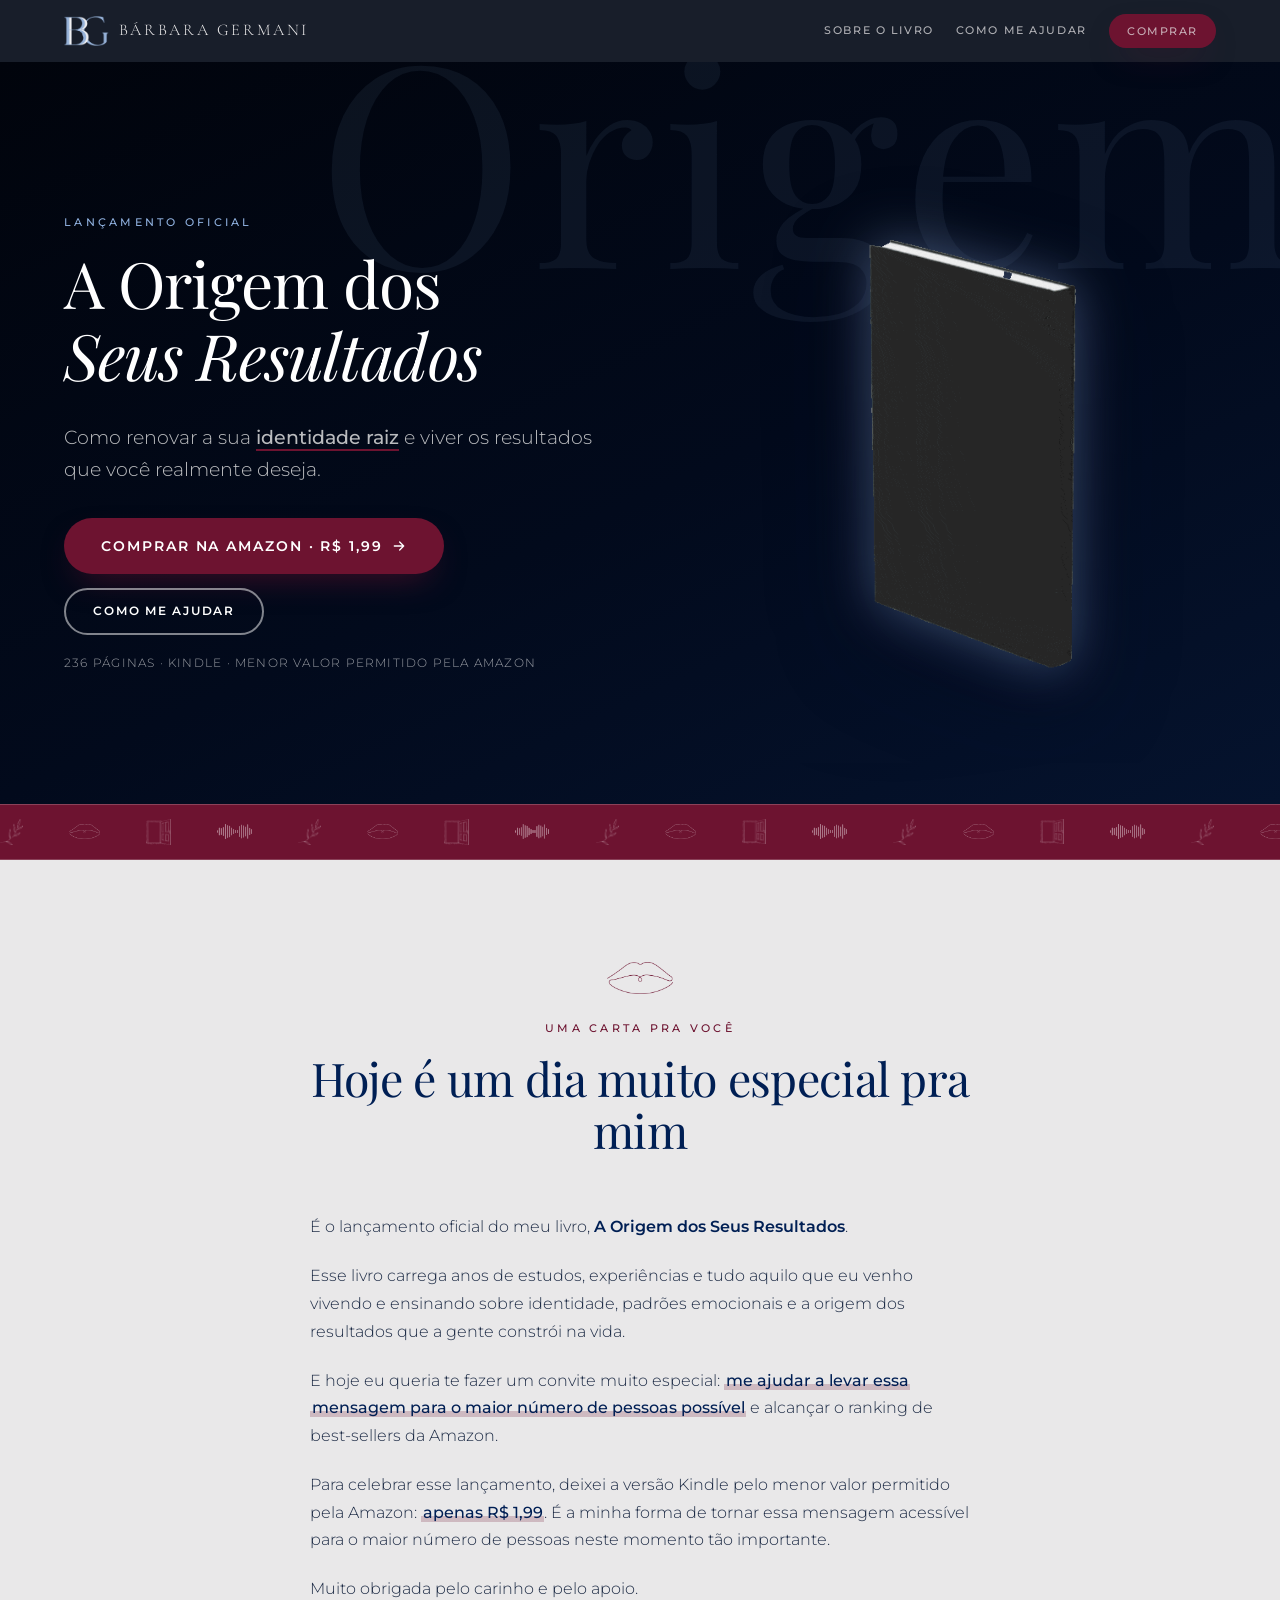
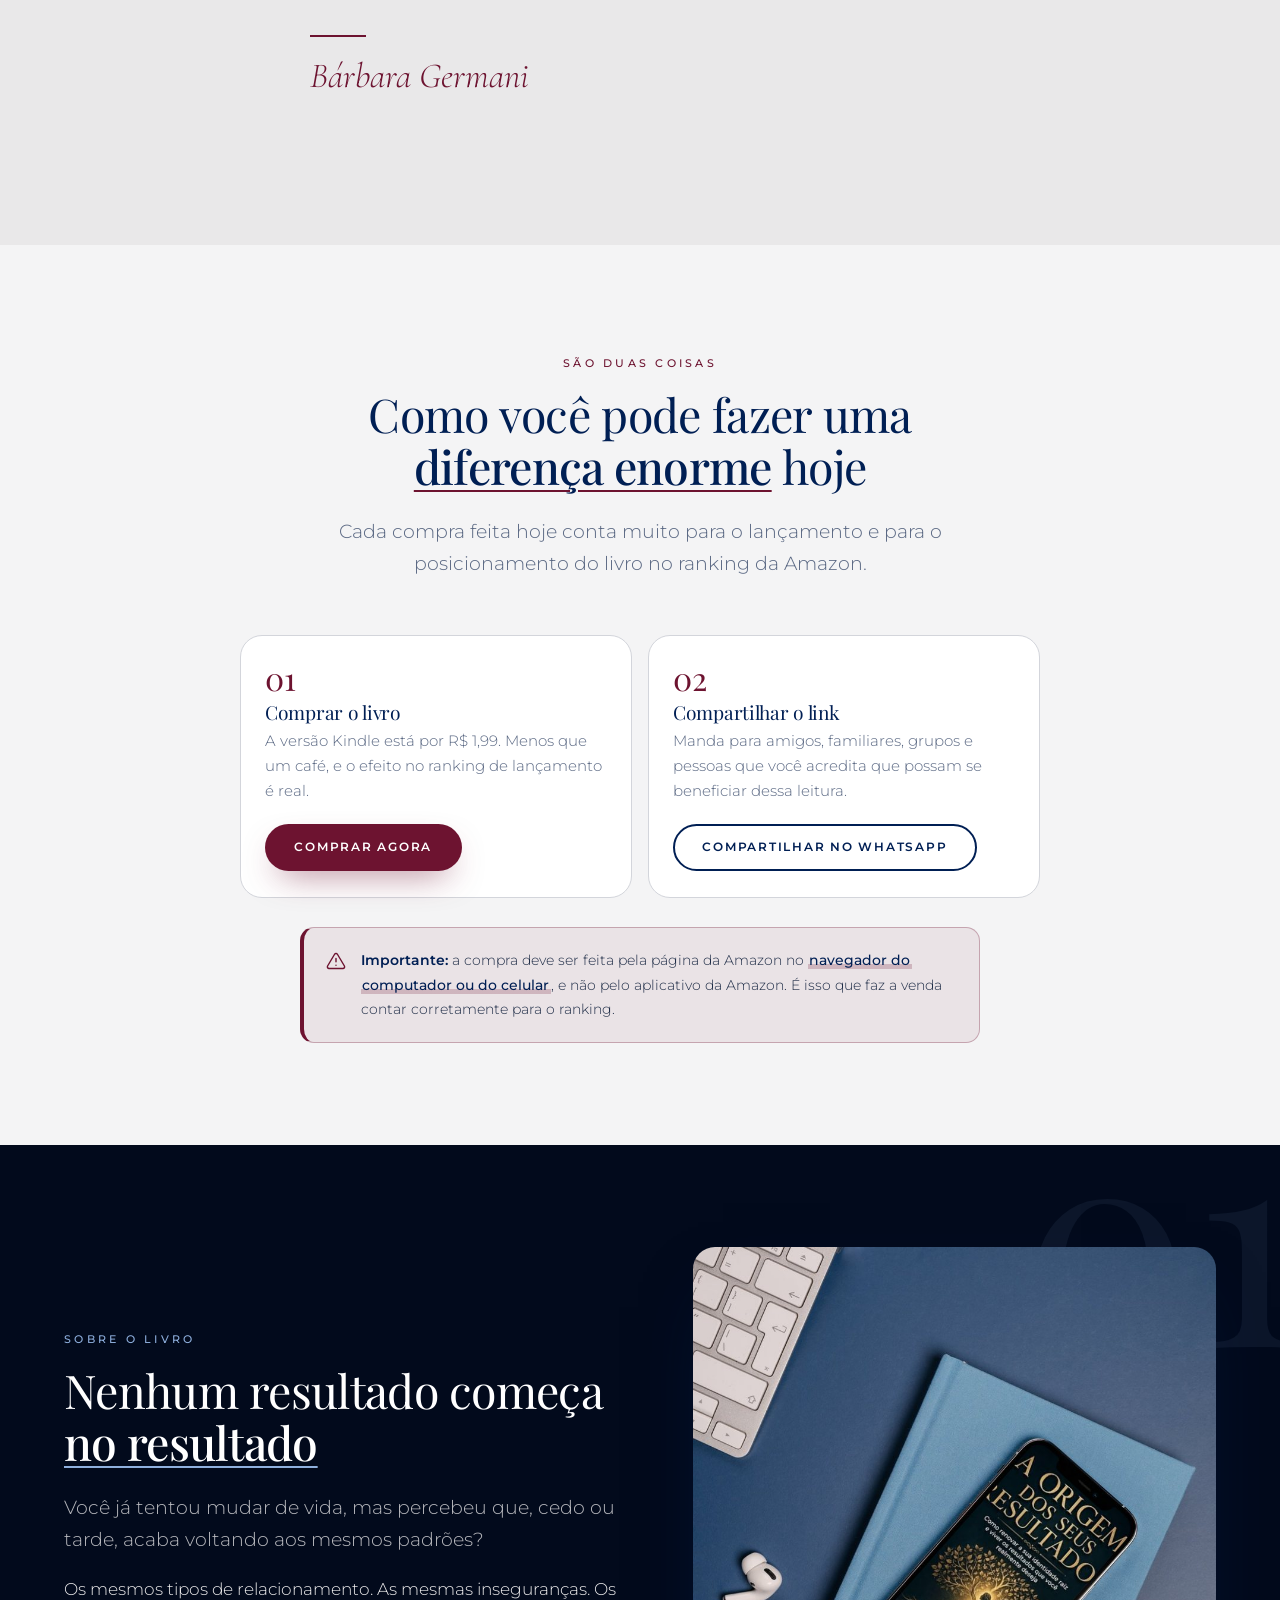
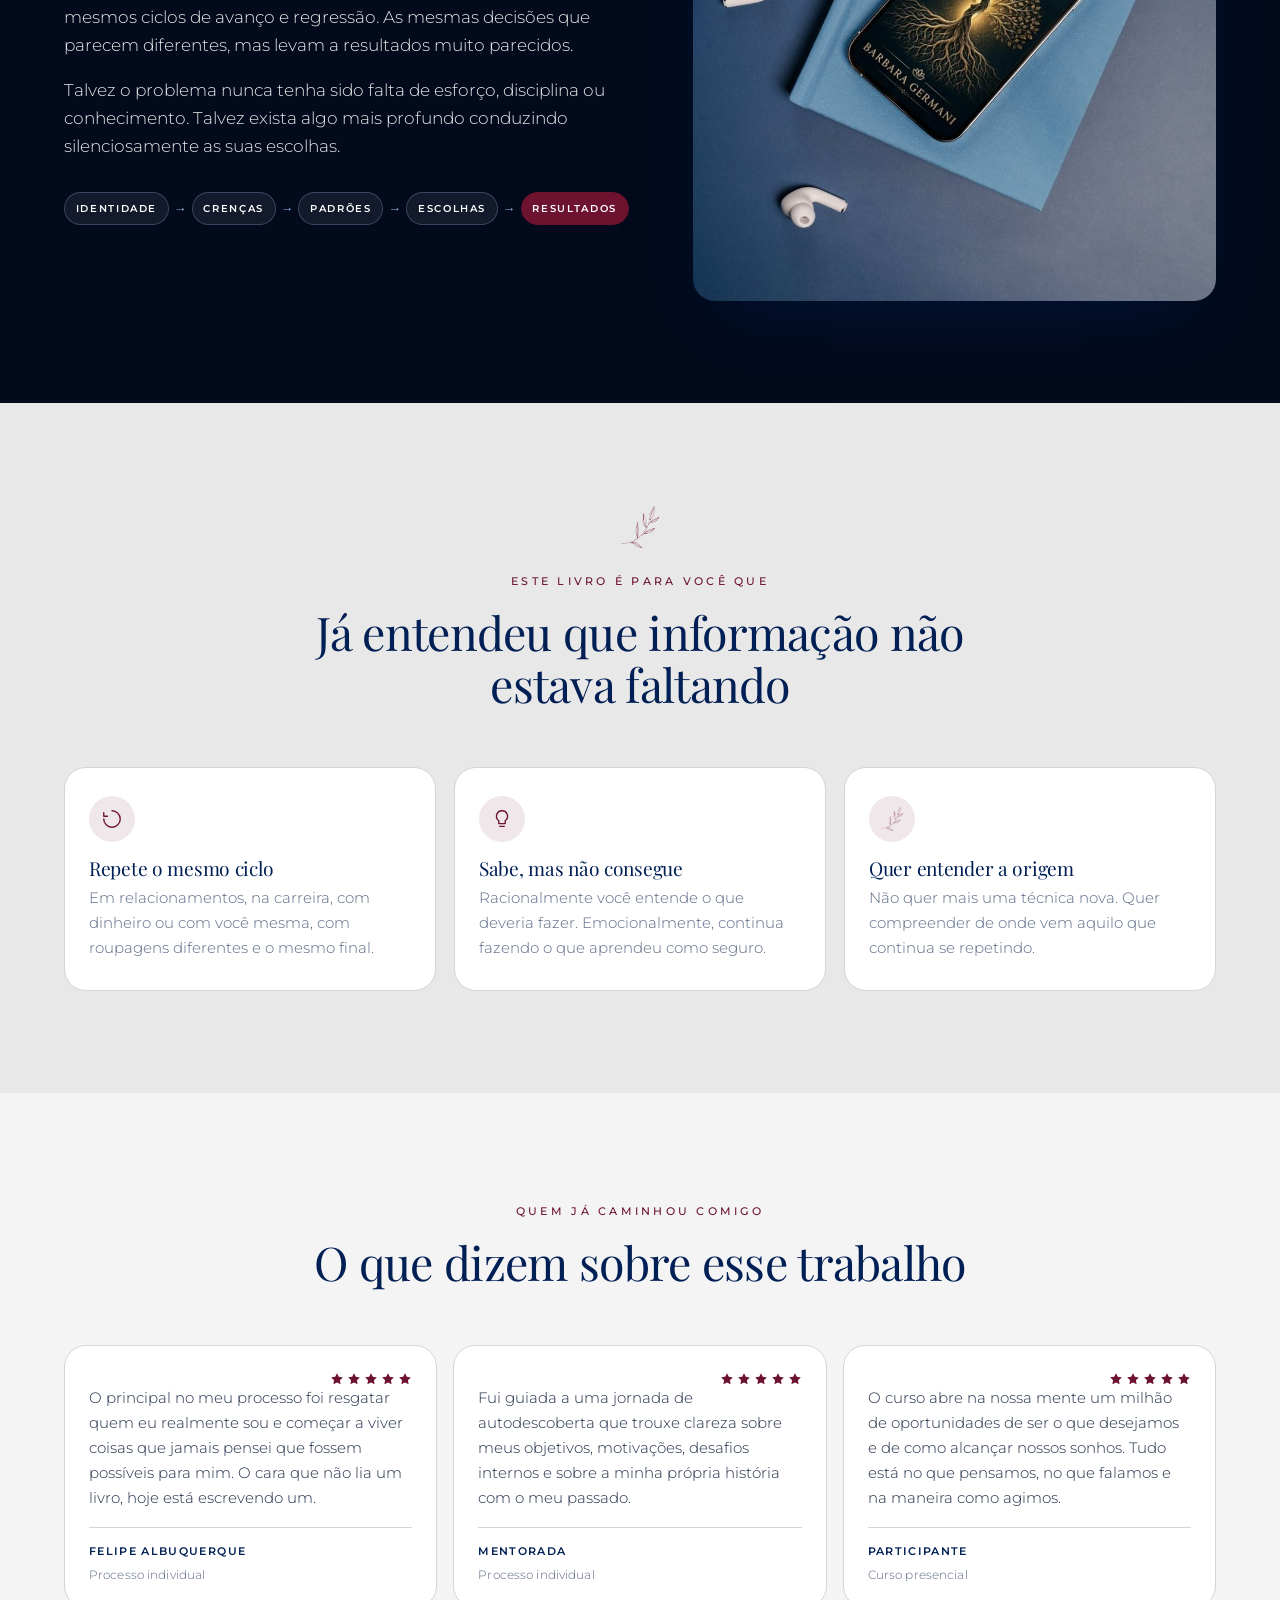
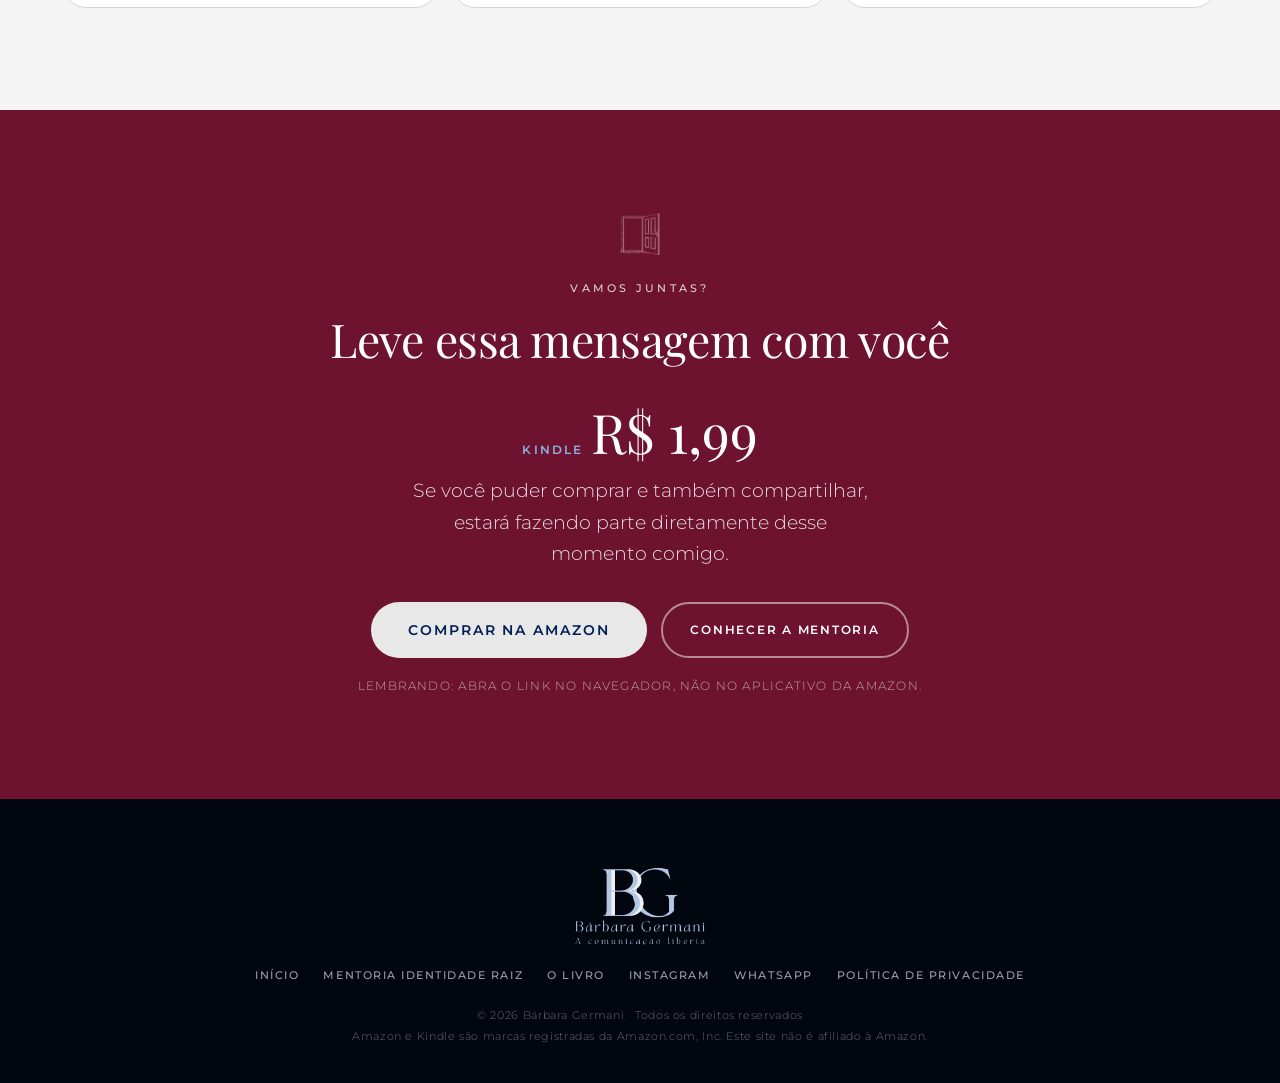
==== commit c3fe1a44: "Add files via upload" ====
--- a/site/livro.html
+++ b/site/livro.html
@@ -5,7 +5,7 @@
 <meta name="viewport" content="width=device-width, initial-scale=1">
 <title>A Origem dos Seus Resultados · livro de Bárbara Germani</title>
 <meta name="description" content="Como renovar a sua identidade raiz e viver os resultados que você realmente deseja. Versão Kindle por R$ 1,99 no lançamento.">
-<meta name="theme-color" content="#001F54">
+<meta name="theme-color" content="#020A1C">
 <link rel="canonical" href="./livro.html">
 <meta property="og:type" content="book">
 <meta property="og:title" content="A Origem dos Seus Resultados · Bárbara Germani">
@@ -17,7 +17,7 @@
 <link rel="stylesheet" href="./assets/fonts.css">
 <link rel="stylesheet" href="./assets/style.css">
 </head>
-<body class="tem-barra">
+<body class="tem-barra tema-noite">
 
 <svg width="0" height="0" style="position:absolute" aria-hidden="true" focusable="false"><defs>
 <symbol id="ic-estrela" viewBox="0 0 24 24"><path d="m12 2 3.1 6.3 6.9 1-5 4.9 1.2 6.9L12 17.8 5.8 21l1.2-6.9-5-4.9 6.9-1z" fill="currentColor"/></symbol>
--- a/site/assets/style.css
+++ b/site/assets/style.css
@@ -1224,6 +1224,12 @@
    As outras páginas continuam com o Azul Profundo Noturno do manual (#001F54).
    ========================================================================== */
 .tema-noite .bg-escuro { background: #020A1C; }
+/* O gradiente institucional acompanha. Mesma direção e mesmos pontos de
+   parada do manual, só que na escala escura, para o topo da livro.html
+   ficar no mesmo azul da mentoria. */
+.tema-noite .bg-gradiente {
+  background: linear-gradient(155deg, #01040C 0%, #020A1C 55%, #05132E 100%);
+}
 .tema-noite .bg-escuro--grafite { background: var(--grafite); }
 .tema-noite .bg-escuro--noite   { background: var(--noturno-fundo); }
 .tema-noite .bg-escuro--brisa   { background: var(--grafite-suave); }
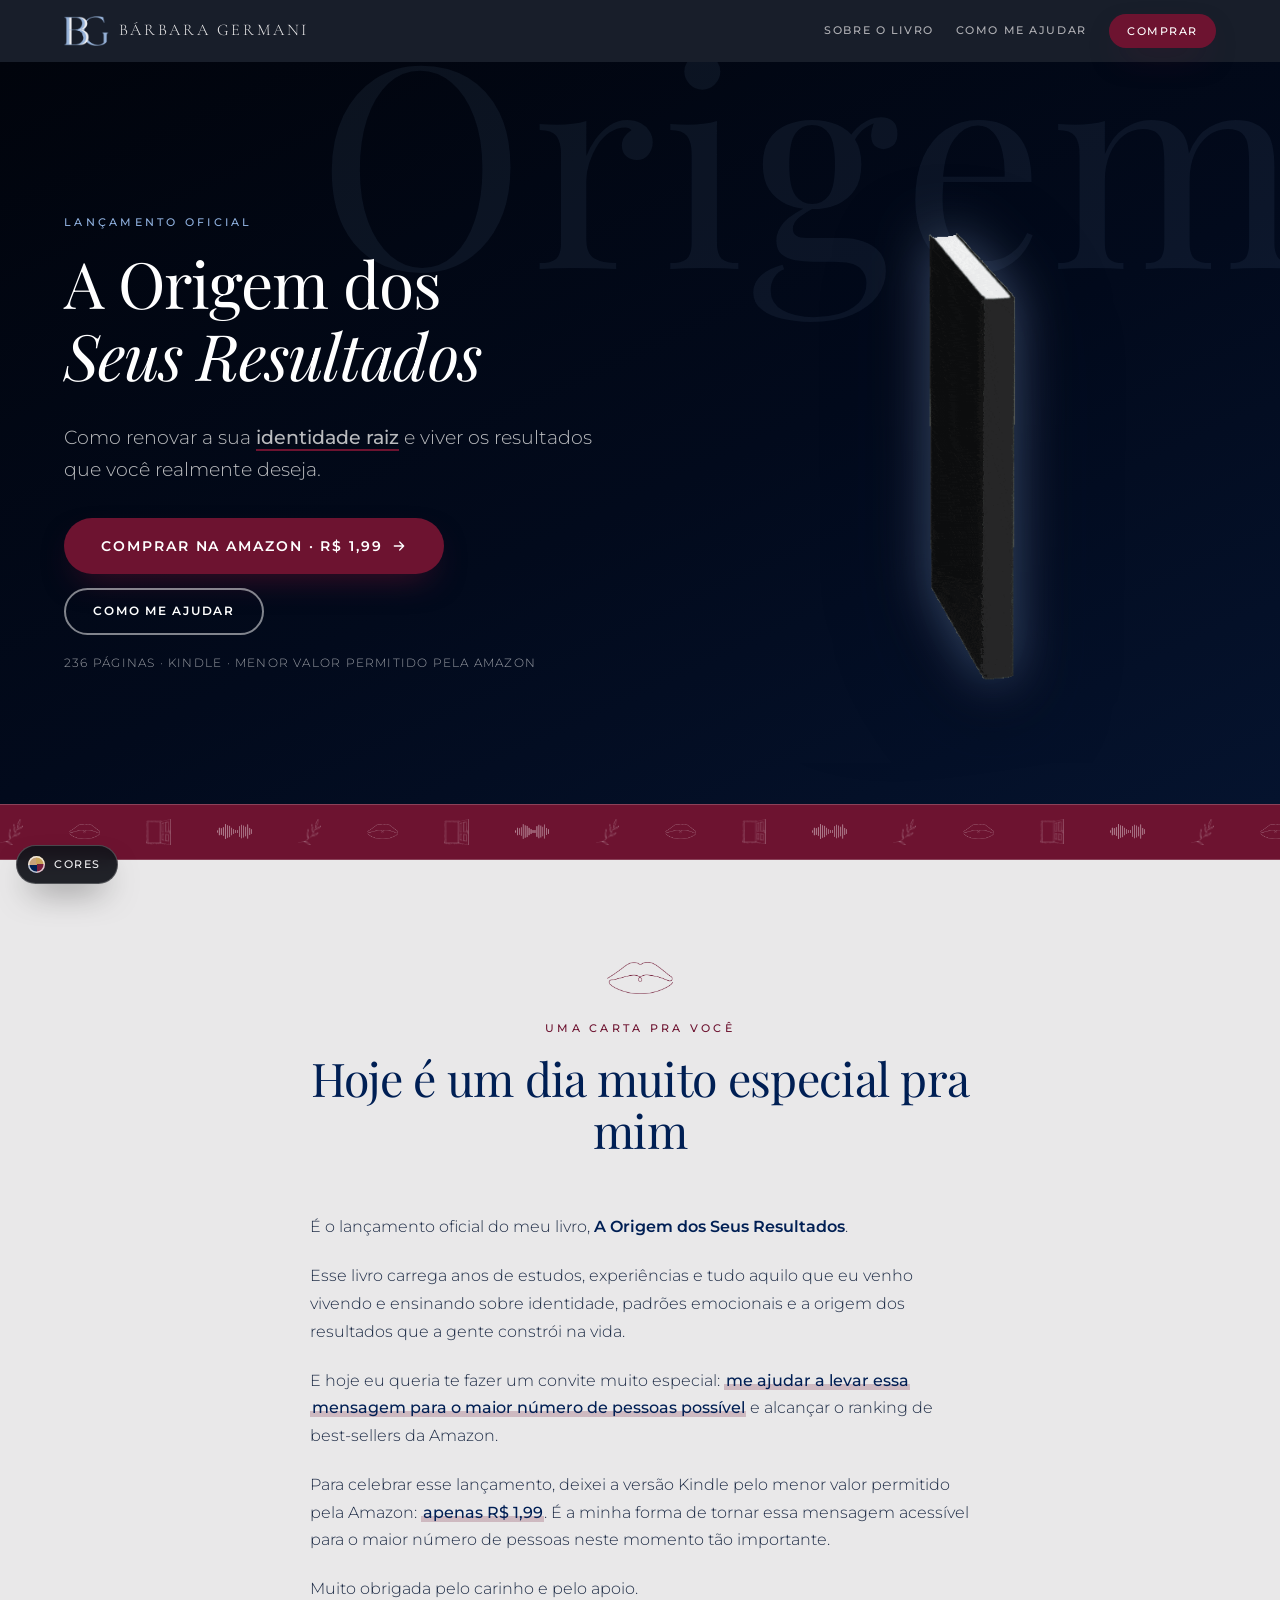
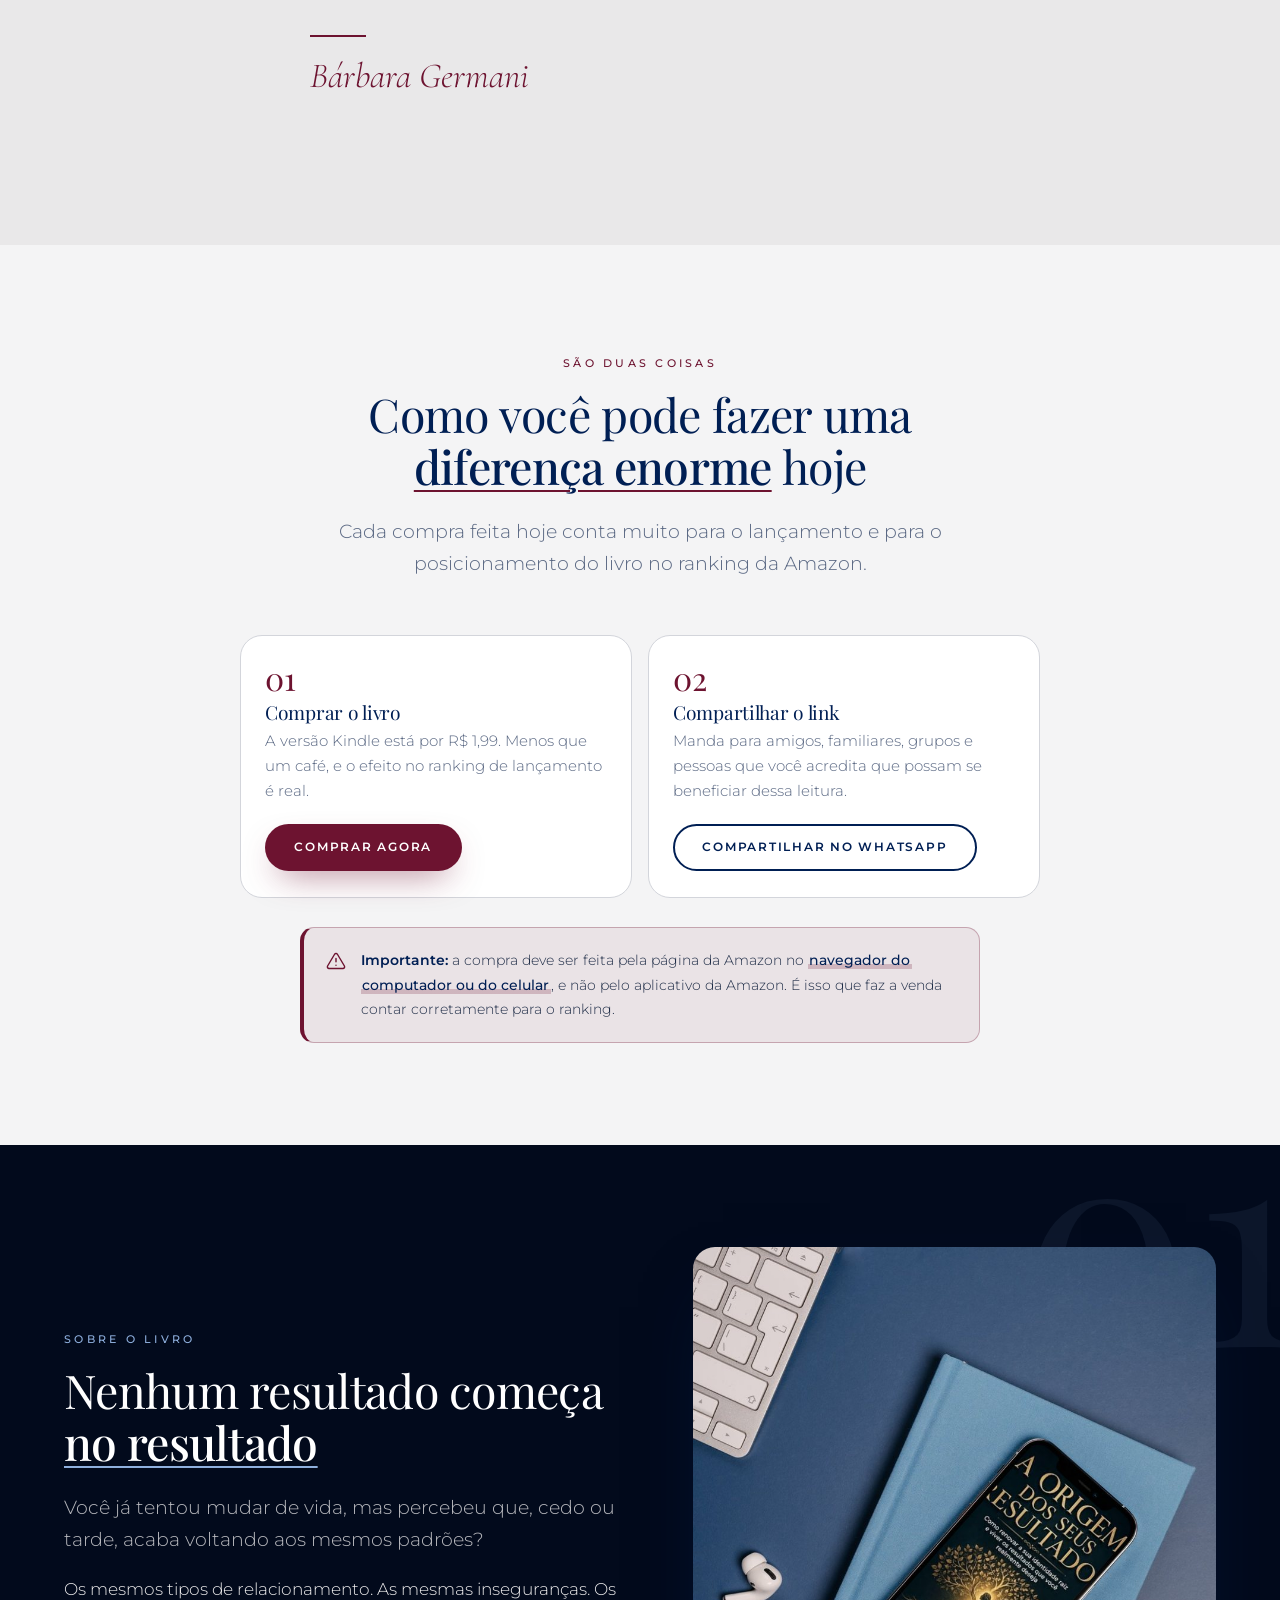
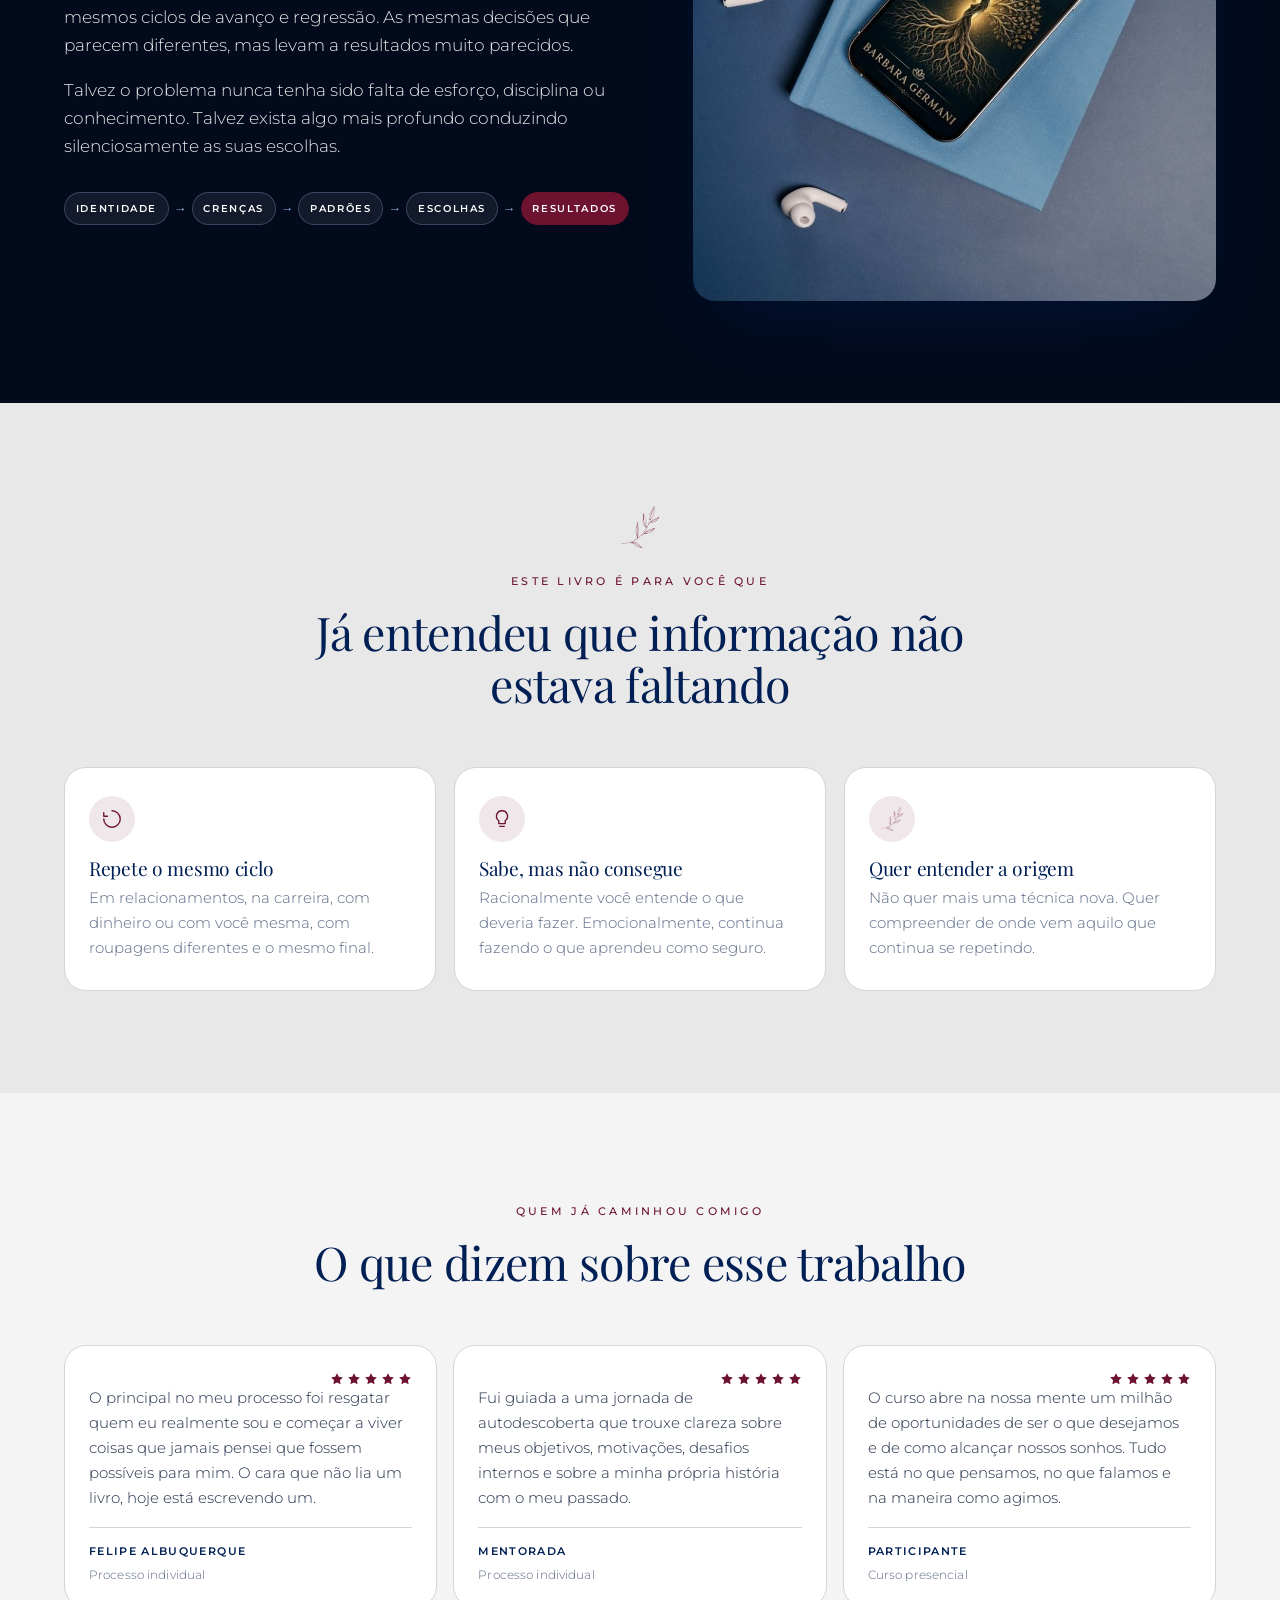
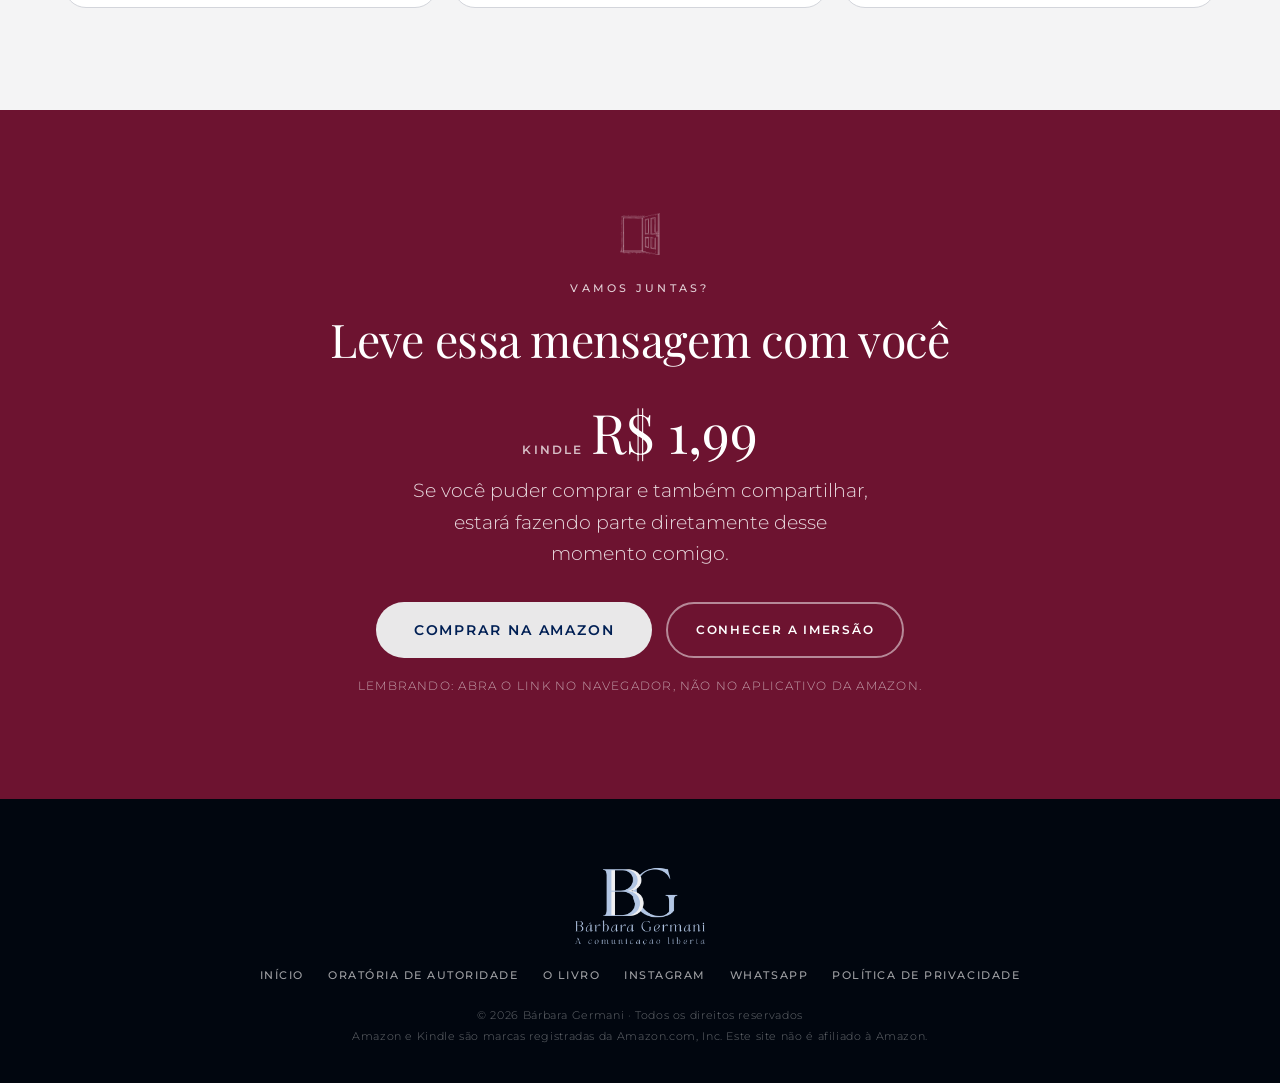
==== commit c791d1cf: "Add files via upload" ====
--- a/site/livro.html
+++ b/site/livro.html
@@ -222,7 +222,7 @@
     <p class="lead" style="max-width:29rem;margin-inline:auto;">Se você puder comprar e também compartilhar, estará fazendo parte diretamente desse momento comigo.</p>
     <div class="cta-linha cta-linha--centro" style="margin-top:2rem;">
       <a class="btn btn--claro btn--gg" href="https://a.co/d/0eaRGIaO" target="_blank" rel="noopener">Comprar na Amazon</a>
-      <a class="btn btn--contorno" href="./mentoria.html">Conhecer a mentoria</a>
+      <a class="btn btn--contorno" href="./oratoria.html">Conhecer a imersão</a>
     </div>
     <p class="cta-apoio">Lembrando: abra o link no navegador, não no aplicativo da Amazon.</p>
   </div>
@@ -235,7 +235,7 @@
     <img class="rodape__logo" src="./img/logo-lockup-claro.png" alt="Bárbara Germani · A comunicação liberta">
     <nav class="rodape__links">
       <a href="./index.html">Início</a>
-      <a href="./mentoria.html">Mentoria Identidade Raiz</a>
+      <a href="./oratoria.html">Oratória de Autoridade</a>
       <a href="./livro.html">O livro</a>
       <a href="https://www.instagram.com/barbaragermanii/" target="_blank" rel="noopener">Instagram</a>
       <a href="https://wa.me/17542018654" target="_blank" rel="noopener">WhatsApp</a>
--- a/site/assets/style.css
+++ b/site/assets/style.css
@@ -30,6 +30,40 @@
   --texto-suave:    #5A6883;
   --texto-claro:    #E9E8E9;
 
+
+  /* --- Tokens que o seletor de paleta troca ---------------------------------
+     Tudo o que é cor passa por aqui. Os --rgb-* existem porque o CSS precisa
+     dos três números separados para montar rgba() com transparência. Trocar o
+     bloco de uma paleta troca o site inteiro, nas quatro páginas. --------- */
+  --rgb-claro:     233,232,233;
+  --rgb-detalhe:   143,176,222;
+  --rgb-neutro:    167,174,188;
+  --rgb-acento:    109,19,48;
+  --rgb-apoio:     5,82,172;
+  --rgb-escuro:    0,31,84;
+  --rgb-escuro-f:  0,20,58;
+  --rgb-escuro-s:  11,46,107;
+  --rgb-noite:     2,8,22;
+  --rgb-grafite:   17,21,31;
+  --rgb-texto:     30,44,70;
+
+  --acento-texto:  #FFFFFF;   /* texto EM CIMA do acento */
+  --acento-leitura: #6D1330;  /* acento como TEXTO sobre fundo claro */
+  --acento-sobre-escuro: #C98299; /* acento como texto sobre fundo escuro */
+  --grifo-escuro: .55;        /* opacidade do marca-texto sobre fundo escuro */
+  --rgb-acento-texto: 255,255,255;
+  --acento-forte:  #82163A;
+  --apoio-forte:   #04448E;
+  --apoio-noite:   #06356E;
+  --escuro-2:      #00153A;
+  --escuro-brilho: #0A3A82;
+  --base-2:        #DEDDE3;
+  --noite:         #020A1C;
+  --noite-fundo:   #01060F;
+  --grad-1:        #01040C;
+  --grad-2:        #020A1C;
+  --grad-3:        #05132E;
+
   /* --- Tipografia --- */
   --display: 'Playfair Display', 'Times New Roman', serif;
   --corpo:   'Montserrat', 'Helvetica Neue', Arial, sans-serif;
@@ -43,8 +77,8 @@
   --r-lg:     22px;
   --r-full:   999px;
 
-  --sombra:     0 18px 45px -24px rgba(0, 31, 84, .45);
-  --sombra-alt: 0 30px 70px -30px rgba(0, 31, 84, .55);
+  --sombra:     0 18px 45px -24px rgba(var(--rgb-escuro), .45);
+  --sombra-alt: 0 30px 70px -30px rgba(var(--rgb-escuro), .55);
   --transicao:  .34s cubic-bezier(.22, .61, .36, 1);
 }
 
@@ -86,7 +120,7 @@
 strong, b { font-weight: 600; color: var(--noturno); }
 em { font-style: italic; }
 
-::selection { background: var(--magenta); color: #fff; }
+::selection { background: var(--magenta); color: var(--acento-texto); }
 
 /* ---------- Utilitários ---------- */
 .wrap      { width: 100%; max-width: var(--max);      margin-inline: auto; padding-inline: 24px; }
@@ -103,7 +137,7 @@
   font-weight: 500;
   letter-spacing: .3em;
   text-transform: uppercase;
-  color: var(--magenta);
+  color: var(--acento-leitura);
   margin-bottom: 1rem;
 }
 .eyebrow--azul { color: var(--brilhante); }
@@ -112,14 +146,14 @@
 
 /* --- Grifos e destaques de palavra-chave --- */
 .grifo {
-  background-image: linear-gradient(to top, rgba(109, 19, 48, .22) 0 .38em, transparent .38em);
+  background-image: linear-gradient(to top, rgba(var(--rgb-acento), .22) 0 .38em, transparent .38em);
   box-decoration-break: clone;
   -webkit-box-decoration-break: clone;
   padding: 0 .1em;
   font-weight: 500;
   color: var(--noturno);
 }
-.grifo--azul { background-image: linear-gradient(to top, rgba(5, 82, 172, .2) 0 .42em, transparent .42em); }
+.grifo--azul { background-image: linear-gradient(to top, rgba(var(--rgb-apoio), .2) 0 .42em, transparent .42em); }
 
 .sublinha {
   text-decoration: underline;
@@ -133,16 +167,21 @@
 .destaque      { color: var(--magenta); font-weight: 500; }
 .destaque--azul{ color: var(--brilhante); font-weight: 500; }
 
-.bg-escuro .grifo, .bg-magenta .grifo, .bg-azul .grifo {
-  background-image: linear-gradient(to top, rgba(109, 19, 48, .55) 0 .42em, transparent .42em);
+.bg-escuro .grifo, .bg-azul .grifo {
+  background-image: linear-gradient(to top, rgba(var(--rgb-acento), var(--grifo-escuro)) 0 .42em, transparent .42em);
   color: #fff;
 }
-.bg-escuro .grifo--azul { background-image: linear-gradient(to top, rgba(5, 82, 172, .62) 0 .42em, transparent .42em); }
-.bg-escuro .sublinha, .bg-magenta .sublinha, .bg-azul .sublinha { color: #fff; text-decoration-color: var(--azul-claro); }
-.bg-escuro .destaque, .bg-azul .destaque { color: var(--magenta-claro); }
-.bg-magenta .destaque { color: #fff; }
-
-.assinatura { font-family: var(--logo); font-size: clamp(1.7rem, 3.4vw, 2.2rem); font-style: italic; color: var(--magenta); line-height: 1.2; }
+.bg-magenta .grifo {
+  background-image: linear-gradient(to top, rgba(var(--rgb-acento-texto), .2) 0 .42em, transparent .42em);
+  color: var(--acento-texto);
+}
+.bg-escuro .grifo--azul { background-image: linear-gradient(to top, rgba(var(--rgb-apoio), .62) 0 .42em, transparent .42em); }
+.bg-escuro .sublinha, .bg-azul .sublinha { color: #fff; text-decoration-color: var(--azul-claro); }
+.bg-magenta .sublinha { color: var(--acento-texto); text-decoration-color: rgba(var(--rgb-acento-texto),.6); }
+.bg-escuro .destaque, .bg-azul .destaque { color: var(--acento-sobre-escuro); }
+.bg-magenta .destaque { color: var(--acento-texto); }
+
+.assinatura { font-family: var(--logo); font-size: clamp(1.7rem, 3.4vw, 2.2rem); font-style: italic; color: var(--acento-leitura); line-height: 1.2; }
 .bg-escuro .assinatura, .bg-azul .assinatura, .bg-magenta .assinatura { color: var(--azul-claro); }
 
 .divisor { width: 56px; height: 2px; background: var(--magenta); border: 0; margin: 2rem auto; }
@@ -156,7 +195,7 @@
 
 .bg-escuro  { background: var(--noturno); color: var(--texto-claro); }
 .bg-azul    { background: var(--brilhante); color: #fff; }
-.bg-magenta { background: var(--magenta); color: #fff; }
+.bg-magenta { background: var(--magenta); color: var(--acento-texto); }
 
 /* Variações de tom do fundo escuro — mesmo comportamento, densidades diferentes.
    Servem para dar ritmo a uma página predominantemente escura. */
@@ -165,26 +204,27 @@
 .bg-escuro--brisa   { background: var(--grafite-suave); }
 
 .bg-escuro h1, .bg-escuro h2, .bg-escuro h3, .bg-escuro h4,
-.bg-azul   h1, .bg-azul   h2, .bg-azul   h3, .bg-azul   h4,
-.bg-magenta h1, .bg-magenta h2, .bg-magenta h3, .bg-magenta h4 { color: #fff; }
-
-.bg-escuro .lead  { color: rgba(233, 232, 233, .78); }
+.bg-azul   h1, .bg-azul   h2, .bg-azul   h3, .bg-azul   h4 { color: #fff; }
+.bg-magenta h1, .bg-magenta h2, .bg-magenta h3, .bg-magenta h4 { color: var(--acento-texto); }
+
+.bg-escuro .lead  { color: rgba(var(--rgb-claro), .78); }
 .bg-azul .lead    { color: rgba(255, 255, 255, .84); }
-.bg-magenta .lead { color: rgba(255, 255, 255, .84); }
+.bg-magenta .lead { color: rgba(var(--rgb-acento-texto), .84); }
 
 .bg-escuro .eyebrow  { color: var(--azul-claro); }
 .bg-azul .eyebrow    { color: rgba(255,255,255,.8); }
-.bg-magenta .eyebrow { color: rgba(255,255,255,.8); }
-
-.bg-escuro strong, .bg-azul strong, .bg-magenta strong { color: #fff; }
+.bg-magenta .eyebrow { color: rgba(var(--rgb-acento-texto),.8); }
+
+.bg-escuro strong, .bg-azul strong { color: #fff; }
+.bg-magenta strong { color: var(--acento-texto); }
 
 /* Gradiente institucional */
 .bg-gradiente {
-  background: linear-gradient(155deg, var(--noturno) 0%, var(--noturno-suave) 55%, #0A3A82 100%);
+  background: linear-gradient(155deg, var(--noturno) 0%, var(--noturno-suave) 55%, var(--escuro-brilho) 100%);
   color: var(--texto-claro);
 }
 .bg-gradiente h1, .bg-gradiente h2, .bg-gradiente h3 { color: #fff; }
-.bg-gradiente .lead { color: rgba(233,232,233,.8); }
+.bg-gradiente .lead { color: rgba(var(--rgb-claro),.8); }
 .bg-gradiente .eyebrow { color: var(--azul-claro); }
 
 
@@ -207,19 +247,19 @@
   background: var(--noturno);
   padding: 14px 0;
   overflow: hidden;
-  border-top: 1px solid rgba(143, 176, 222, .18);
-  border-bottom: 1px solid rgba(143, 176, 222, .18);
+  border-top: 1px solid rgba(var(--rgb-detalhe), .18);
+  border-bottom: 1px solid rgba(var(--rgb-detalhe), .18);
 }
 .faixa-elementos__trilha {
   display: flex; align-items: center; gap: 46px;
   width: max-content;
   animation: desliza 34s linear infinite;
-  color: rgba(143, 176, 222, .55);
+  color: rgba(var(--rgb-detalhe), .55);
 }
 .faixa-elementos .el { height: 26px; }
 .faixa-elementos .el--boca, .faixa-elementos .el--onda { height: 15px; }
-.faixa-elementos--magenta { background: var(--magenta); border-color: rgba(255,255,255,.2); }
-.faixa-elementos--magenta .faixa-elementos__trilha { color: rgba(255,255,255,.6); }
+.faixa-elementos--magenta { background: var(--magenta); border-color: rgba(var(--rgb-acento-texto),.2); }
+.faixa-elementos--magenta .faixa-elementos__trilha { color: rgba(var(--rgb-acento-texto),.6); }
 @keyframes desliza { to { transform: translateX(-50%); } }
 @media (prefers-reduced-motion: reduce) { .faixa-elementos__trilha { animation: none; } }
 
@@ -253,14 +293,14 @@
 }
 .btn svg { width: 16px; height: 16px; flex: 0 0 auto; }
 
-.btn--magenta { background: var(--magenta); color: #fff; box-shadow: 0 14px 34px -14px rgba(109,19,48,.7); }
-.btn--magenta:hover { background: #82163A; transform: translateY(-3px); box-shadow: 0 20px 40px -14px rgba(109,19,48,.8); }
-
-.btn--azul { background: var(--brilhante); color: #fff; box-shadow: 0 14px 34px -14px rgba(5,82,172,.7); }
-.btn--azul:hover { background: #04448E; transform: translateY(-3px); }
+.btn--magenta { background: var(--magenta); color: var(--acento-texto); box-shadow: 0 14px 34px -14px rgba(var(--rgb-acento),.7); }
+.btn--magenta:hover { background: var(--acento-forte); transform: translateY(-3px); box-shadow: 0 20px 40px -14px rgba(var(--rgb-acento),.8); }
+
+.btn--azul { background: var(--brilhante); color: #fff; box-shadow: 0 14px 34px -14px rgba(var(--rgb-apoio),.7); }
+.btn--azul:hover { background: var(--apoio-forte); transform: translateY(-3px); }
 
 .btn--noturno { background: var(--noturno); color: #fff; box-shadow: var(--sombra); }
-.btn--noturno:hover { background: #00153A; transform: translateY(-3px); }
+.btn--noturno:hover { background: var(--escuro-2); transform: translateY(-3px); }
 
 .btn--claro { background: var(--off-white); color: var(--noturno); }
 .btn--claro:hover { background: #fff; transform: translateY(-3px); }
@@ -271,7 +311,9 @@
   border-color: rgba(255,255,255,.5); color: #fff;
 }
 .bg-escuro .btn--contorno:hover, .bg-gradiente .btn--contorno:hover,
-.bg-azul .btn--contorno:hover, .bg-magenta .btn--contorno:hover { background: #fff; color: var(--noturno); border-color: #fff; }
+.bg-azul .btn--contorno:hover { background: #fff; color: var(--noturno); border-color: #fff; }
+.bg-magenta .btn--contorno { color: var(--acento-texto); border-color: rgba(var(--rgb-acento-texto),.5); }
+.bg-magenta .btn--contorno:hover { background: var(--acento-texto); color: var(--magenta); border-color: var(--acento-texto); }
 
 .btn--bloco { display: flex; width: 100%; }
 .btn--gg { padding: 1.25em 2.6em; font-size: .85rem; }
@@ -279,12 +321,13 @@
 .cta-linha { display: flex; flex-wrap: wrap; gap: 14px; }
 .cta-linha--centro { justify-content: center; }
 .cta-apoio { font-size: .76rem; letter-spacing: .1em; text-transform: uppercase; color: var(--texto-suave); margin-top: 1.1rem; }
-.bg-escuro .cta-apoio, .bg-gradiente .cta-apoio, .bg-azul .cta-apoio, .bg-magenta .cta-apoio { color: rgba(255,255,255,.6); }
+.bg-escuro .cta-apoio, .bg-gradiente .cta-apoio, .bg-azul .cta-apoio { color: rgba(255,255,255,.6); }
+.bg-magenta .cta-apoio { color: rgba(var(--rgb-acento-texto),.6); }
 
 /* ---------- Topo ---------- */
 .topo {
   position: sticky; top: 0; z-index: 60;
-  background: rgba(0, 31, 84, .96);
+  background: rgba(var(--rgb-escuro), .96);
   backdrop-filter: blur(12px);
   -webkit-backdrop-filter: blur(12px);
 }
@@ -296,21 +339,24 @@
   text-transform: uppercase; color: var(--off-white);
 }
 .topo__nav { display: flex; align-items: center; gap: 22px; }
-.topo__nav a { font-size: .7rem; font-weight: 500; letter-spacing: .14em; text-transform: uppercase; color: rgba(233,232,233,.72); transition: color .25s; }
+.topo__nav a { font-size: .7rem; font-weight: 500; letter-spacing: .14em; text-transform: uppercase; color: rgba(var(--rgb-claro),.72); transition: color .25s; }
 .topo__nav a:hover { color: #fff; }
+/* o botão do topo tem cor própria: .topo__nav a vencia .btn--magenta na especificidade */
+.topo__nav a.btn--magenta { color: var(--acento-texto); }
+.topo__nav a.btn--azul { color: #fff; }
 .topo__nav .btn { padding: .72em 1.5em; font-size: .68rem; }
 @media (max-width: 780px) { .topo__nav .esconde-mob { display: none; } }
 
 /* ==========================================================================
    LINK DA BIO
    ========================================================================== */
-.bio { max-width: var(--max-bio); margin-inline: auto; background: var(--off-white); min-height: 100vh; box-shadow: 0 0 100px -30px rgba(0,31,84,.4); }
+.bio { max-width: var(--max-bio); margin-inline: auto; background: var(--off-white); min-height: 100vh; box-shadow: 0 0 100px -30px rgba(var(--rgb-escuro),.4); }
 
 .bio-hero { position: relative; overflow: hidden; background: var(--noturno); }
 .bio-hero__foto { width: 100%; aspect-ratio: 3 / 3.3; object-fit: cover; object-position: 50% 30%; }
 .bio-hero__veu {
   position: absolute; inset: 0;
-  background: linear-gradient(to top, rgba(0,20,58,.96) 0%, rgba(0,20,58,.9) 20%, rgba(0,23,66,.6) 44%, rgba(0,31,84,.14) 70%, rgba(0,31,84,0) 100%);
+  background: linear-gradient(to top, rgba(var(--rgb-escuro-f),.96) 0%, rgba(var(--rgb-escuro-f),.9) 20%, rgba(var(--rgb-escuro-f),.6) 44%, rgba(var(--rgb-escuro),.14) 70%, rgba(var(--rgb-escuro),0) 100%);
 }
 .bio-hero__logo { position: absolute; top: 20px; left: 22px; width: 62px; opacity: .95; }
 .bio-hero__txt { position: absolute; left: 0; right: 0; bottom: 0; padding: 0 26px 30px; color: #fff; }
@@ -319,7 +365,7 @@
 .bio-hero__tag {
   display: inline-block; margin-bottom: .9rem;
   font-size: .62rem; font-weight: 600; letter-spacing: .26em; text-transform: uppercase;
-  color: #fff; background: var(--magenta); padding: .5em 1.1em; border-radius: var(--r-full);
+  color: var(--acento-texto); background: var(--magenta); padding: .5em 1.1em; border-radius: var(--r-full);
 }
 .bio-hero__papel { font-size: .9rem; color: rgba(255,255,255,.86); font-weight: 300; max-width: 23rem; margin: 0; }
 .bio-hero__papel b { color: #fff; font-weight: 500; }
@@ -335,23 +381,23 @@
   border: 1px solid var(--linha);
   background: var(--branco);
   transition: var(--transicao);
-  box-shadow: 0 10px 24px -18px rgba(0,31,84,.6);
-}
-.bio-link:hover { transform: translateY(-3px); box-shadow: 0 20px 36px -20px rgba(0,31,84,.55); }
+  box-shadow: 0 10px 24px -18px rgba(var(--rgb-escuro),.6);
+}
+.bio-link:hover { transform: translateY(-3px); box-shadow: 0 20px 36px -20px rgba(var(--rgb-escuro),.55); }
 .bio-link__bg { position: absolute; inset: 0; z-index: -2; width: 100%; height: 100%; object-fit: cover; }
 .bio-link::before {
   content: ''; position: absolute; inset: 0; z-index: -1;
-  background: linear-gradient(100deg, rgba(255,255,255,.985) 0%, rgba(248,248,250,.95) 54%, rgba(211,213,219,.55) 100%);
-}
-.bio-link--noturno { border-color: rgba(143,176,222,.35); }
-.bio-link--noturno::before { background: linear-gradient(100deg, rgba(0,20,58,.975) 0%, rgba(0,31,84,.93) 54%, rgba(11,46,107,.62) 100%); }
+  background: linear-gradient(100deg, rgba(255,255,255,.985) 0%, rgba(var(--rgb-claro),.95) 54%, rgba(var(--rgb-neutro),.55) 100%);
+}
+.bio-link--noturno { border-color: rgba(var(--rgb-detalhe),.35); }
+.bio-link--noturno::before { background: linear-gradient(100deg, rgba(var(--rgb-escuro-f),.975) 0%, rgba(var(--rgb-escuro),.93) 54%, rgba(var(--rgb-escuro-s),.62) 100%); }
 .bio-link--noturno .bio-link__titulo { color: #fff; }
 .bio-link--noturno .bio-link__sub { color: var(--azul-claro); }
-.bio-link--noturno .bio-link__icone { background: rgba(233,232,233,.12); color: var(--azul-claro); border-color: rgba(143,176,222,.35); }
-.bio-link--noturno .bio-link__seta { border-color: rgba(143,176,222,.45); color: var(--azul-claro); }
-
-.bio-link--magenta { border-color: rgba(109,19,48,.4); }
-.bio-link--magenta::before { background: linear-gradient(100deg, rgba(109,19,48,.97) 0%, rgba(92,15,40,.93) 54%, rgba(109,19,48,.62) 100%); }
+.bio-link--noturno .bio-link__icone { background: rgba(var(--rgb-claro),.12); color: var(--azul-claro); border-color: rgba(var(--rgb-detalhe),.35); }
+.bio-link--noturno .bio-link__seta { border-color: rgba(var(--rgb-detalhe),.45); color: var(--azul-claro); }
+
+.bio-link--magenta { border-color: rgba(var(--rgb-acento),.4); }
+.bio-link--magenta::before { background: linear-gradient(100deg, rgba(var(--rgb-acento),.97) 0%, rgba(var(--rgb-acento),.93) 54%, rgba(var(--rgb-acento),.62) 100%); }
 .bio-link--magenta .bio-link__titulo { color: #fff; }
 .bio-link--magenta .bio-link__sub { color: rgba(255,255,255,.82); }
 .bio-link--magenta .bio-link__icone { background: rgba(255,255,255,.16); color: #fff; border-color: rgba(255,255,255,.32); }
@@ -385,31 +431,31 @@
 }
 .cartao-crenca p { font-size: .98rem; }
 .cartao-crenca strong { color: #fff; }
-.cartao-crenca .grifo { background-image: linear-gradient(to top, rgba(109,19,48,.6) 0 .42em, transparent .42em); color: #fff; }
+.cartao-crenca .grifo { background-image: linear-gradient(to top, rgba(var(--rgb-acento), var(--grifo-escuro)) 0 .42em, transparent .42em); color: #fff; }
 
 .bio-sobre { margin: 0 -22px; background: var(--branco); padding: 38px 22px; }
 .bio-sobre__foto { width: 100%; border-radius: var(--r-lg); aspect-ratio: 4 / 4.2; object-fit: cover; object-position: 50% 12%; margin-bottom: 24px; box-shadow: var(--sombra); }
 
 .numeros { display: grid; grid-template-columns: repeat(3, 1fr); gap: 4px; text-align: center; padding: 24px 0; }
 .numeros > div { padding: 0 6px; }
-.numeros > div + div { border-left: 1px solid rgba(143,176,222,.3); }
+.numeros > div + div { border-left: 1px solid rgba(var(--rgb-detalhe),.3); }
 .numeros dt { font-family: var(--display); font-size: clamp(1.2rem, 4.4vw, 1.6rem); color: #fff; line-height: 1.15; }
-.numeros dd { margin: 6px 0 0; font-size: .56rem; font-weight: 500; letter-spacing: .14em; text-transform: uppercase; color: rgba(233,232,233,.62); line-height: 1.5; }
+.numeros dd { margin: 6px 0 0; font-size: .56rem; font-weight: 500; letter-spacing: .14em; text-transform: uppercase; color: rgba(var(--rgb-claro),.62); line-height: 1.5; }
 
 .bio-rodape { margin: 0 -22px; background: var(--noturno); color: var(--texto-claro); padding: 40px 22px 30px; text-align: center; }
 .bio-rodape h3 { color: #fff; font-style: italic; }
-.bio-rodape p { color: rgba(233,232,233,.66); font-size: .88rem; }
+.bio-rodape p { color: rgba(var(--rgb-claro),.66); font-size: .88rem; }
 
 .sociais { display: flex; justify-content: center; gap: 11px; margin: 22px 0 24px; flex-wrap: wrap; }
 .sociais a {
   width: 43px; height: 43px; display: grid; place-items: center; border-radius: var(--r-full);
-  border: 1px solid rgba(143,176,222,.4); color: var(--azul-claro); transition: var(--transicao);
-}
-.sociais a:hover { background: var(--magenta); color: #fff; border-color: var(--magenta); transform: translateY(-3px); }
+  border: 1px solid rgba(var(--rgb-detalhe),.4); color: var(--azul-claro); transition: var(--transicao);
+}
+.sociais a:hover { background: var(--magenta); color: var(--acento-texto); border-color: var(--magenta); transform: translateY(-3px); }
 .sociais svg { width: 18px; height: 18px; }
 
-.creditos { font-size: .66rem; letter-spacing: .08em; color: rgba(233,232,233,.45); line-height: 1.9; }
-.creditos a { color: rgba(233,232,233,.72); text-decoration: underline; text-underline-offset: 3px; }
+.creditos { font-size: .66rem; letter-spacing: .08em; color: rgba(var(--rgb-claro),.45); line-height: 1.9; }
+.creditos a { color: rgba(var(--rgb-claro),.72); text-decoration: underline; text-underline-offset: 3px; }
 .creditos a:hover { color: var(--azul-claro); }
 
 /* ==========================================================================
@@ -424,7 +470,7 @@
 /* ── Hero com foto recortada que atravessa para a dobra seguinte ── */
 .hero--recorte {
   /* azul mais fechado que o gradiente institucional, a pedido da Ágatha */
-  background: linear-gradient(162deg, #01040C 0%, #020A1C 46%, #05132E 100%);
+  background: linear-gradient(162deg, var(--grad-1) 0%, var(--grad-2) 46%, var(--grad-3) 100%);
   padding-bottom: 0;
   /* corta só na horizontal para o recorte poder vazar para baixo */
   overflow-x: clip;
@@ -443,9 +489,9 @@
 .hero__recorte img {
   width: 100%; height: auto; display: block;
   /* sombra de contato + halo frio para destacar do azul */
-  filter: drop-shadow(0 16px 22px rgba(0, 6, 22, .55))
-          drop-shadow(0 4px 8px rgba(0, 6, 22, .35))
-          drop-shadow(0 0 24px rgba(143, 176, 222, .18));
+  filter: drop-shadow(0 16px 22px rgba(var(--rgb-noite), .55))
+          drop-shadow(0 4px 8px rgba(var(--rgb-noite), .35))
+          drop-shadow(0 0 24px rgba(var(--rgb-detalhe), .18));
 }
 /* A base não esmaece para transparente (virava névoa branca sobre o escuro):
    ela se dissolve exatamente na cor da seção que recebe o recorte. */
@@ -455,7 +501,7 @@
   /* a altura tem que casar com o quanto o recorte invade a dobra seguinte
      (a margem negativa abaixo), senão o degradê começa ainda sobre o azul */
   height: 68px;
-  background: linear-gradient(to bottom, rgba(17, 21, 31, 0) 0%, rgba(17, 21, 31, .55) 45%, var(--grafite) 88%);
+  background: linear-gradient(to bottom, rgba(var(--rgb-grafite), 0) 0%, rgba(var(--rgb-grafite), .55) 45%, var(--grafite) 88%);
   pointer-events: none;
 }
 /* a dobra seguinte abre espaço para as pernas que entram nela */
@@ -470,7 +516,7 @@
 .marca-dagua {
   position: absolute; font-family: var(--display);
   font-size: clamp(8rem, 22vw, 19rem); line-height: .8;
-  color: rgba(143, 176, 222, .07); letter-spacing: .02em;
+  color: rgba(var(--rgb-detalhe), .07); letter-spacing: .02em;
   top: -3%; right: -2%; pointer-events: none; user-select: none; z-index: 0;
 }
 
@@ -485,7 +531,8 @@
 .elemento-topo.el--porta { width: 40px; height: 42px; }
 .elemento-topo--esq { margin-inline: 0; }
 .bg-escuro .elemento-topo, .bg-gradiente .elemento-topo { color: var(--azul-claro); }
-.bg-magenta .elemento-topo, .bg-azul .elemento-topo { color: rgba(255,255,255,.8); }
+.bg-azul .elemento-topo { color: rgba(255,255,255,.8); }
+.bg-magenta .elemento-topo { color: rgba(var(--rgb-acento-texto),.8); }
 
 /* ---------- Mockups ---------- */
 .mockup-note { width: 100%; max-width: 620px; margin-inline: auto; }
@@ -528,25 +575,25 @@
 .cartao h3 { font-size: 1.2rem; margin-bottom: .45rem; }
 .cartao p { font-size: .92rem; color: var(--texto-suave); margin-bottom: 0; }
 
-.bg-escuro .cartao, .bg-gradiente .cartao { background: rgba(233,232,233,.06); border-color: rgba(143,176,222,.22); }
-.bg-escuro .cartao p, .bg-gradiente .cartao p { color: rgba(233,232,233,.72); }
-.bg-escuro .cartao:hover, .bg-gradiente .cartao:hover { background: rgba(233,232,233,.1); border-color: var(--azul-claro); }
-.bg-magenta .cartao { background: rgba(255,255,255,.12); border-color: rgba(255,255,255,.28); }
-.bg-magenta .cartao p { color: rgba(255,255,255,.86); }
+.bg-escuro .cartao, .bg-gradiente .cartao { background: rgba(var(--rgb-claro),.06); border-color: rgba(var(--rgb-detalhe),.22); }
+.bg-escuro .cartao p, .bg-gradiente .cartao p { color: rgba(var(--rgb-claro),.72); }
+.bg-escuro .cartao:hover, .bg-gradiente .cartao:hover { background: rgba(var(--rgb-claro),.1); border-color: var(--azul-claro); }
+.bg-magenta .cartao { background: rgba(var(--rgb-acento-texto),.12); border-color: rgba(var(--rgb-acento-texto),.28); }
+.bg-magenta .cartao p { color: rgba(var(--rgb-acento-texto),.86); }
 
 .cartao__num { font-family: var(--display); font-size: 1.9rem; color: var(--magenta); display: block; line-height: 1; margin-bottom: .7rem; }
 .bg-escuro .cartao__num, .bg-gradiente .cartao__num { color: var(--azul-claro); }
-.bg-magenta .cartao__num { color: rgba(255,255,255,.75); }
+.bg-magenta .cartao__num { color: rgba(var(--rgb-acento-texto),.75); }
 
 .cartao__icone {
   width: 46px; height: 46px; display: grid; place-items: center; border-radius: var(--r-full);
-  background: rgba(109,19,48,.1); color: var(--magenta); margin-bottom: 1rem;
+  background: rgba(var(--rgb-acento),.1); color: var(--magenta); margin-bottom: 1rem;
 }
 .cartao__icone svg { width: 22px; height: 22px; }
 .cartao__icone .el { height: 24px; }
 .cartao__icone .el--boca, .cartao__icone .el--onda { height: 14px; }
-.bg-escuro .cartao__icone, .bg-gradiente .cartao__icone { background: rgba(143,176,222,.16); color: var(--azul-claro); }
-.bg-magenta .cartao__icone { background: rgba(255,255,255,.2); color: #fff; }
+.bg-escuro .cartao__icone, .bg-gradiente .cartao__icone { background: rgba(var(--rgb-detalhe),.16); color: var(--azul-claro); }
+.bg-magenta .cartao__icone { background: rgba(var(--rgb-acento-texto),.2); color: var(--acento-texto); }
 
 /* Lista de dores */
 .dores { list-style: none; padding: 0; margin: 0; display: grid; gap: 0; }
@@ -561,7 +608,7 @@
   position: absolute; left: 0; top: 1.5em;
   height: 9px; color: var(--magenta);
 }
-.bg-escuro .dores li, .bg-gradiente .dores li { border-color: rgba(143,176,222,.22); }
+.bg-escuro .dores li, .bg-gradiente .dores li { border-color: rgba(var(--rgb-detalhe),.22); }
 .bg-escuro .dores li svg, .bg-gradiente .dores li svg { color: var(--azul-claro); }
 
 /* Fluxo / arquitetura */
@@ -575,13 +622,13 @@
   cursor: help; transition: var(--transicao);
 }
 .fluxo > span:last-of-type,
-.fluxo__item--fim .fluxo__botao { background: var(--magenta); border-color: var(--magenta); color: #fff; }
+.fluxo__item--fim .fluxo__botao { background: var(--magenta); border-color: var(--magenta); color: var(--acento-texto); }
 .fluxo i { color: var(--magenta); font-style: normal; font-size: .8rem; }
 .bg-escuro .fluxo > span, .bg-gradiente .fluxo > span,
-.bg-escuro .fluxo__botao, .bg-gradiente .fluxo__botao { background: rgba(233,232,233,.07); color: #fff; border-color: rgba(143,176,222,.3); }
+.bg-escuro .fluxo__botao, .bg-gradiente .fluxo__botao { background: rgba(var(--rgb-claro),.07); color: #fff; border-color: rgba(var(--rgb-detalhe),.3); }
 .bg-escuro .fluxo > span:last-of-type, .bg-gradiente .fluxo > span:last-of-type,
 .bg-escuro .fluxo__item--fim .fluxo__botao,
-.bg-gradiente .fluxo__item--fim .fluxo__botao { background: var(--magenta); border-color: var(--magenta); }
+.bg-gradiente .fluxo__item--fim .fluxo__botao { background: var(--magenta); border-color: var(--magenta); color: var(--acento-texto) !important; }
 .bg-escuro .fluxo i, .bg-gradiente .fluxo i { color: var(--azul-claro); }
 
 /* Ponto que sinaliza "tem conteúdo aqui" */
@@ -602,7 +649,7 @@
   background: var(--branco); color: var(--texto);
   border-radius: var(--r); padding: 16px 18px;
   border-top: 3px solid var(--magenta);
-  box-shadow: 0 22px 48px -18px rgba(0, 31, 84, .6);
+  box-shadow: 0 22px 48px -18px rgba(var(--rgb-escuro), .6);
   opacity: 0; visibility: hidden; pointer-events: none;
   transition: opacity .25s ease, transform .25s ease, visibility .25s;
   z-index: 30;
@@ -625,7 +672,7 @@
   display: block; margin-top: 1.1rem;
   font-size: .68rem; font-weight: 500; letter-spacing: .12em; text-transform: uppercase;
 }
-.bg-escuro .fluxo__legenda { color: rgba(233,232,233,.55); }
+.bg-escuro .fluxo__legenda { color: rgba(var(--rgb-claro),.55); }
 
 /* No celular a dica deixa de ser balão flutuante e vira sanfona no fluxo do
    documento: empurra o conteúdo seguinte em vez de flutuar por cima, então
@@ -674,23 +721,23 @@
   border-left: 3px solid var(--magenta); padding-left: 15px; margin-top: 1rem;
   font-family: var(--display); font-size: 1.05rem; font-style: italic; color: var(--noturno); line-height: 1.5;
 }
-.bg-escuro .movimento, .bg-gradiente .movimento { border-color: rgba(143,176,222,.22); }
+.bg-escuro .movimento, .bg-gradiente .movimento { border-color: rgba(var(--rgb-detalhe),.22); }
 .bg-escuro .movimento__n { color: var(--azul-claro); }
-.bg-escuro .movimento__nome { color: var(--magenta-claro); }
-.bg-escuro .movimento__sub { color: rgba(233,232,233,.62); }
+.bg-escuro .movimento__nome { color: var(--acento-sobre-escuro); }
+.bg-escuro .movimento__sub { color: rgba(var(--rgb-claro),.62); }
 .bg-escuro .movimento__pergunta { color: #fff; border-color: var(--magenta); }
 
 /* Etapas */
 .etapas { display: grid; gap: 12px; }
 @media (min-width: 860px) { .etapas { grid-template-columns: repeat(4, 1fr); } }
 .etapa { background: var(--branco); border: 1px solid var(--linha); border-radius: var(--r-lg); padding: 24px 20px; text-align: center; }
-.etapa__ico { width: 44px; height: 44px; margin: 0 auto .8rem; display: grid; place-items: center; border-radius: var(--r-full); background: rgba(5,82,172,.1); color: var(--brilhante); }
+.etapa__ico { width: 44px; height: 44px; margin: 0 auto .8rem; display: grid; place-items: center; border-radius: var(--r-full); background: rgba(var(--rgb-apoio),.1); color: var(--brilhante); }
 .etapa__ico svg { width: 21px; height: 21px; }
 .etapa h4 { font-family: var(--display); font-size: 1.15rem; margin-bottom: .2rem; }
 .etapa p { font-size: .78rem; font-weight: 500; letter-spacing: .1em; text-transform: uppercase; color: var(--magenta); margin: 0; }
-.bg-escuro .etapa, .bg-gradiente .etapa { background: rgba(233,232,233,.06); border-color: rgba(143,176,222,.22); }
-.bg-escuro .etapa__ico { background: rgba(143,176,222,.16); color: var(--azul-claro); }
-.bg-escuro .etapa p { color: var(--magenta-claro); }
+.bg-escuro .etapa, .bg-gradiente .etapa { background: rgba(var(--rgb-claro),.06); border-color: rgba(var(--rgb-detalhe),.22); }
+.bg-escuro .etapa__ico { background: rgba(var(--rgb-detalhe),.16); color: var(--azul-claro); }
+.bg-escuro .etapa p { color: var(--acento-sobre-escuro); }
 
 /* Entregáveis */
 .entregas { display: grid; }
@@ -700,8 +747,8 @@
 .entrega__n { font-family: var(--display); font-size: 1.5rem; color: var(--magenta); line-height: 1.1; }
 .entrega h4 { font-family: var(--display); font-size: 1.22rem; font-weight: 400; margin-bottom: .2rem; }
 .entrega p { font-size: .92rem; color: var(--texto-suave); margin: 0; }
-.bg-escuro .entrega, .bg-gradiente .entrega { border-color: rgba(143,176,222,.22); }
-.bg-escuro .entrega p, .bg-gradiente .entrega p { color: rgba(233,232,233,.72); }
+.bg-escuro .entrega, .bg-gradiente .entrega { border-color: rgba(var(--rgb-detalhe),.22); }
+.bg-escuro .entrega p, .bg-gradiente .entrega p { color: rgba(var(--rgb-claro),.72); }
 .bg-escuro .entrega__n, .bg-gradiente .entrega__n { color: var(--azul-claro); }
 
 /* É / não é */
@@ -724,11 +771,11 @@
 .video-caixa iframe, .video-caixa video { position: absolute; inset: 0; width: 100%; height: 100%; border: 0; }
 .video-caixa__play {
   width: 68px; height: 68px; border-radius: var(--r-full);
-  background: var(--magenta); display: grid; place-items: center; margin: 0 auto 1rem; color: #fff;
-  box-shadow: 0 12px 30px -10px rgba(109,19,48,.8);
+  background: var(--magenta); display: grid; place-items: center; margin: 0 auto 1rem; color: var(--acento-texto);
+  box-shadow: 0 12px 30px -10px rgba(var(--rgb-acento),.8);
 }
 .video-caixa__play svg { width: 24px; height: 24px; margin-left: 4px; }
-.video-caixa p { color: rgba(233,232,233,.7); font-size: .72rem; font-weight: 500; letter-spacing: .16em; text-transform: uppercase; margin: 0; }
+.video-caixa p { color: rgba(var(--rgb-claro),.7); font-size: .72rem; font-weight: 500; letter-spacing: .16em; text-transform: uppercase; margin: 0; }
 
 /* Depoimentos */
 .depoimentos { display: grid; gap: 16px; }
@@ -745,11 +792,11 @@
 .depoimento p { font-size: .93rem; color: var(--texto); line-height: 1.68; flex: 1 1 auto; }
 .depoimento footer { margin-top: 16px; padding-top: 14px; border-top: 1px solid var(--linha); font-size: .7rem; font-weight: 600; letter-spacing: .12em; text-transform: uppercase; color: var(--noturno); }
 .depoimento footer span { display: block; text-transform: none; letter-spacing: .01em; font-weight: 300; color: var(--texto-suave); font-size: .78rem; margin-top: 3px; }
-.bg-escuro .depoimento, .bg-gradiente .depoimento { background: rgba(233,232,233,.06); border-color: rgba(143,176,222,.22); }
-.bg-escuro .depoimento p { color: rgba(233,232,233,.88); }
-.bg-escuro .depoimento footer { border-color: rgba(143,176,222,.22); color: #fff; }
-.bg-escuro .depoimento footer span { color: rgba(233,232,233,.6); }
-.bg-escuro .depoimento__estrelas { color: var(--magenta-claro); }
+.bg-escuro .depoimento, .bg-gradiente .depoimento { background: rgba(var(--rgb-claro),.06); border-color: rgba(var(--rgb-detalhe),.22); }
+.bg-escuro .depoimento p { color: rgba(var(--rgb-claro),.88); }
+.bg-escuro .depoimento footer { border-color: rgba(var(--rgb-detalhe),.22); color: #fff; }
+.bg-escuro .depoimento footer span { color: rgba(var(--rgb-claro),.6); }
+.bg-escuro .depoimento__estrelas { color: var(--acento-sobre-escuro); }
 
 /* Oferta */
 .oferta {
@@ -763,12 +810,12 @@
 .oferta__oficial b { font-weight: 500; text-decoration: line-through; opacity: .7; }
 .oferta__valor { font-family: var(--display); font-size: clamp(3rem, 8vw, 4.2rem); line-height: 1; color: var(--noturno); margin: .35rem 0 .1rem; }
 .oferta__valor sup { font-size: .3em; vertical-align: .6em; margin-right: .1em; color: var(--magenta); }
-.oferta__cond { font-size: .72rem; font-weight: 600; letter-spacing: .18em; text-transform: uppercase; color: var(--magenta); }
+.oferta__cond { font-size: .72rem; font-weight: 600; letter-spacing: .18em; text-transform: uppercase; color: var(--acento-leitura); }
 .oferta__inclui { list-style: none; padding: 0; margin: 1.8rem 0; display: grid; gap: 10px; text-align: left; }
 .oferta__inclui li { position: relative; padding-left: 27px; font-size: .92rem; }
 .oferta__inclui svg { position: absolute; left: 0; top: .35em; width: 16px; height: 16px; color: var(--brilhante); }
 .oferta__aviso { font-size: .74rem; color: var(--texto-suave); margin-top: 1rem; }
-.oferta__aviso a { color: var(--magenta); text-decoration: underline; text-underline-offset: 3px; }
+.oferta__aviso a { color: var(--acento-leitura); text-decoration: underline; text-underline-offset: 3px; }
 
 /* FAQ */
 .faq { max-width: var(--max-slim); margin-inline: auto; }
@@ -788,10 +835,10 @@
 }
 .faq details[open] summary::after { transform: rotate(45deg); }
 .faq details p { padding: 0 20px 22px 0; color: var(--texto-suave); font-size: .93rem; margin: 0; }
-.bg-escuro .faq details, .bg-gradiente .faq details { border-color: rgba(143,176,222,.22); }
+.bg-escuro .faq details, .bg-gradiente .faq details { border-color: rgba(var(--rgb-detalhe),.22); }
 .bg-escuro .faq summary, .bg-gradiente .faq summary { color: #fff; }
 .bg-escuro .faq summary:hover { color: var(--azul-claro); }
-.bg-escuro .faq details p, .bg-gradiente .faq details p { color: rgba(233,232,233,.72); }
+.bg-escuro .faq details p, .bg-gradiente .faq details p { color: rgba(var(--rgb-claro),.72); }
 .bg-escuro .faq summary::after {
   background: linear-gradient(var(--azul-claro), var(--azul-claro)) center/13px 2px no-repeat,
               linear-gradient(var(--azul-claro), var(--azul-claro)) center/2px 13px no-repeat;
@@ -800,18 +847,20 @@
 /* Citação */
 .citacao { text-align: center; max-width: 880px; margin-inline: auto; }
 .citacao blockquote { margin: 0; font-family: var(--display); font-style: italic; font-size: clamp(1.45rem, 3.4vw, 2.3rem); line-height: 1.32; color: var(--noturno); }
-.bg-escuro .citacao blockquote, .bg-magenta .citacao blockquote, .bg-azul .citacao blockquote, .bg-gradiente .citacao blockquote { color: #fff; }
+.bg-escuro .citacao blockquote, .bg-azul .citacao blockquote, .bg-gradiente .citacao blockquote { color: #fff; }
+.bg-magenta .citacao blockquote { color: var(--acento-texto); }
 .citacao cite { display: block; margin-top: 1.4rem; font-family: var(--corpo); font-style: normal; font-size: .68rem; font-weight: 600; letter-spacing: .22em; text-transform: uppercase; color: var(--magenta); }
 .bg-escuro .citacao cite, .bg-gradiente .citacao cite { color: var(--azul-claro); }
-.bg-magenta .citacao cite, .bg-azul .citacao cite { color: rgba(255,255,255,.75); }
+.bg-azul .citacao cite { color: rgba(255,255,255,.75); }
+.bg-magenta .citacao cite { color: rgba(var(--rgb-acento-texto),.75); }
 
 /* Livro */
 /* Moldura de produto — o fundo casa exatamente com o do mockup/vídeo da marca */
 .moldura-produto {
-  background: #DEDDE3;
+  background: var(--base-2);
   border-radius: var(--r-lg);
   overflow: hidden;
-  box-shadow: 0 30px 70px -30px rgba(0, 20, 58, .75);
+  box-shadow: 0 30px 70px -30px rgba(var(--rgb-escuro-f), .75);
   max-width: 420px;
   margin-inline: auto;
 }
@@ -824,13 +873,13 @@
 .livro-gira img {
   width: 100%; height: auto; display: block;
   /* halo claro para o livro não sumir no azul + sombra de apoio embaixo */
-  filter: drop-shadow(0 0 26px rgba(143, 176, 222, .40))
-          drop-shadow(0 26px 40px rgba(0, 8, 30, .55));
+  filter: drop-shadow(0 0 26px rgba(var(--rgb-detalhe), .40))
+          drop-shadow(0 26px 40px rgba(var(--rgb-noite), .55));
 }
 
 .capa-livro {
   width: min(320px, 80%); margin-inline: auto; border-radius: 3px 8px 8px 3px;
-  box-shadow: 0 34px 60px -26px rgba(0,20,58,.75), 0 0 0 1px rgba(0,31,84,.1);
+  box-shadow: 0 34px 60px -26px rgba(var(--rgb-escuro-f),.75), 0 0 0 1px rgba(var(--rgb-escuro),.1);
   transform: perspective(1400px) rotateY(-9deg);
   transition: var(--transicao);
 }
@@ -841,7 +890,7 @@
 
 .aviso {
   display: flex; gap: 15px; align-items: flex-start;
-  background: rgba(109,19,48,.07); border: 1px solid rgba(109,19,48,.3); border-left: 4px solid var(--magenta);
+  background: rgba(var(--rgb-acento),.07); border: 1px solid rgba(var(--rgb-acento),.3); border-left: 4px solid var(--magenta);
   border-radius: var(--r); padding: 20px 22px; margin: 1.8rem auto 0; max-width: 680px;
 }
 .aviso svg { flex: 0 0 auto; width: 20px; height: 20px; color: var(--magenta); margin-top: .18em; }
@@ -850,34 +899,34 @@
 .passos { display: grid; gap: 16px; max-width: 800px; margin-inline: auto; }
 @media (min-width: 760px) { .passos { grid-template-columns: repeat(2, 1fr); } }
 .passo { background: var(--branco); border: 1px solid var(--linha); border-radius: var(--r-lg); padding: 26px 24px; }
-.passo__n { font-family: var(--display); font-size: 2rem; color: var(--magenta); line-height: 1; display: block; margin-bottom: .5rem; }
+.passo__n { font-family: var(--display); font-size: 2rem; color: var(--acento-leitura); line-height: 1; display: block; margin-bottom: .5rem; }
 .passo h4 { font-family: var(--display); font-size: 1.2rem; margin-bottom: .35rem; }
 .passo p { font-size: .91rem; color: var(--texto-suave); margin: 0; }
 
-.preco-kindle { display: inline-flex; align-items: baseline; gap: .45rem; font-family: var(--display); font-size: clamp(2.4rem, 7vw, 3.4rem); color: #fff; line-height: 1; }
-.preco-kindle small { font-family: var(--corpo); font-size: .22em; font-weight: 600; letter-spacing: .18em; text-transform: uppercase; color: var(--azul-claro); }
+.preco-kindle { display: inline-flex; align-items: baseline; gap: .45rem; font-family: var(--display); font-size: clamp(2.4rem, 7vw, 3.4rem); color: var(--acento-texto); line-height: 1; }
+.preco-kindle small { font-family: var(--corpo); font-size: .22em; font-weight: 600; letter-spacing: .18em; text-transform: uppercase; color: rgba(var(--rgb-acento-texto),.72); }
 
 /* Barra fixa mobile */
 .barra-cta {
   position: fixed; left: 0; right: 0; bottom: 0; z-index: 70;
-  background: rgba(0, 20, 58, .97);
+  background: rgba(var(--rgb-escuro-f), .97);
   backdrop-filter: blur(12px); -webkit-backdrop-filter: blur(12px);
-  border-top: 1px solid rgba(143,176,222,.25);
+  border-top: 1px solid rgba(var(--rgb-detalhe),.25);
   padding: 11px 16px calc(11px + env(safe-area-inset-bottom));
   display: none; gap: 12px; align-items: center; justify-content: space-between;
 }
-.barra-cta__txt { color: rgba(233,232,233,.68); font-size: .62rem; font-weight: 500; letter-spacing: .12em; text-transform: uppercase; line-height: 1.4; }
+.barra-cta__txt { color: rgba(var(--rgb-claro),.68); font-size: .62rem; font-weight: 500; letter-spacing: .12em; text-transform: uppercase; line-height: 1.4; }
 .barra-cta__txt b { display: block; color: #fff; font-family: var(--display); font-size: 1.15rem; letter-spacing: 0; text-transform: none; font-weight: 400; }
 .barra-cta .btn { padding: .9em 1.4em; font-size: .66rem; white-space: nowrap; }
 @media (max-width: 880px) { .barra-cta { display: flex; } body.tem-barra { padding-bottom: 80px; } }
 
 /* Rodapé */
-.rodape { background: var(--noturno); color: rgba(233,232,233,.62); padding: clamp(46px, 6vw, 68px) 0 36px; text-align: center; }
+.rodape { background: var(--noturno); color: rgba(var(--rgb-claro),.62); padding: clamp(46px, 6vw, 68px) 0 36px; text-align: center; }
 .rodape__logo { width: 132px; margin: 0 auto 20px; }
 .rodape__links { display: flex; flex-wrap: wrap; justify-content: center; gap: 10px 24px; margin: 20px 0; }
-.rodape__links a { font-size: .68rem; font-weight: 500; letter-spacing: .14em; text-transform: uppercase; color: rgba(233,232,233,.68); transition: color .25s; }
+.rodape__links a { font-size: .68rem; font-weight: 500; letter-spacing: .14em; text-transform: uppercase; color: rgba(var(--rgb-claro),.68); transition: color .25s; }
 .rodape__links a:hover { color: var(--azul-claro); }
-.rodape small { font-size: .66rem; letter-spacing: .06em; line-height: 2; display: block; color: rgba(233,232,233,.44); }
+.rodape small { font-size: .66rem; letter-spacing: .06em; line-height: 2; display: block; color: rgba(var(--rgb-claro),.44); }
 
 /* Documento legal */
 .legal { max-width: 800px; margin-inline: auto; }
@@ -887,8 +936,8 @@
 .legal ul { padding-left: 1.15rem; margin: 0 0 1.1em; }
 .legal li { margin-bottom: .5em; }
 .legal p, .legal li { font-size: .95rem; }
-.legal a { color: var(--brilhante); text-decoration: underline; text-underline-offset: 3px; }
-.legal__data { font-size: .72rem; font-weight: 600; letter-spacing: .14em; text-transform: uppercase; color: var(--magenta); margin-bottom: 2.4rem; display: block; }
+.legal a { color: var(--acento-leitura); text-decoration: underline; text-underline-offset: 3px; }
+.legal__data { font-size: .72rem; font-weight: 600; letter-spacing: .14em; text-transform: uppercase; color: var(--acento-leitura); margin-bottom: 2.4rem; display: block; }
 .sumario { background: var(--branco); border: 1px solid var(--linha); border-radius: var(--r-lg); padding: 24px 26px; margin-bottom: 2.6rem; }
 .sumario ol { margin: 0; padding-left: 1.2rem; columns: 2; column-gap: 30px; }
 @media (max-width: 640px) { .sumario ol { columns: 1; } }
@@ -917,7 +966,7 @@
 /* Faixa de números */
 .stats {
   display: grid; grid-template-columns: repeat(2, 1fr); gap: 1px;
-  background: rgba(143, 176, 222, .22);
+  background: rgba(var(--rgb-detalhe), .22);
   border-radius: var(--r-lg); overflow: hidden;
 }
 @media (min-width: 720px) { .stats { grid-template-columns: repeat(4, 1fr); } }
@@ -927,7 +976,7 @@
 .stats dt { font-family: var(--display); font-size: clamp(2rem, 5vw, 2.9rem); line-height: 1; color: var(--magenta); }
 .bg-escuro .stats dt, .bg-gradiente .stats dt { color: var(--azul-claro); }
 .stats dd { margin: .5rem 0 0; font-size: .62rem; font-weight: 600; letter-spacing: .16em; text-transform: uppercase; color: var(--texto-suave); line-height: 1.6; }
-.bg-escuro .stats dd, .bg-gradiente .stats dd { color: rgba(233,232,233,.62); }
+.bg-escuro .stats dd, .bg-gradiente .stats dd { color: rgba(var(--rgb-claro),.62); }
 
 /* Faixa de citação com foto ao fundo */
 .faixa-foto {
@@ -941,7 +990,7 @@
 }
 .faixa-foto::after {
   content: ''; position: absolute; inset: 0; z-index: -1;
-  background: linear-gradient(120deg, rgba(0,20,58,.9) 0%, rgba(0,31,84,.74) 55%, rgba(0,31,84,.5) 100%);
+  background: linear-gradient(120deg, rgba(var(--rgb-escuro-f),.9) 0%, rgba(var(--rgb-escuro),.74) 55%, rgba(var(--rgb-escuro),.5) 100%);
 }
 .faixa-foto blockquote {
   margin: 0; max-width: 44rem;
@@ -987,11 +1036,11 @@
 }
 .mov--destaque { background: var(--noturno); border-color: var(--noturno); }
 .mov--destaque h3 { color: #fff; }
-.mov--destaque p { color: rgba(233,232,233,.74); }
-.mov--destaque .mov__n { color: rgba(143,176,222,.35); }
+.mov--destaque p { color: rgba(var(--rgb-claro),.74); }
+.mov--destaque .mov__n { color: rgba(var(--rgb-detalhe),.35); }
 .mov--destaque:hover .mov__n { color: var(--azul-claro); }
-.mov--destaque .mov__pergunta { color: #fff; border-color: rgba(143,176,222,.3); }
-.mov--destaque .mov__el { color: rgba(143,176,222,.3); }
+.mov--destaque .mov__pergunta { color: #fff; border-color: rgba(var(--rgb-detalhe),.3); }
+.mov--destaque .mov__el { color: rgba(var(--rgb-detalhe),.3); }
 .mov--destaque .mov__tag { background: var(--magenta); }
 
 /* Cartões de entrega */
@@ -999,16 +1048,16 @@
 @media (min-width: 680px)  { .entregas-grade { grid-template-columns: repeat(2, 1fr); } }
 @media (min-width: 1040px) { .entregas-grade { grid-template-columns: repeat(3, 1fr); } }
 .entrega-cartao {
-  background: rgba(233,232,233,.06); border: 1px solid rgba(143,176,222,.22);
+  background: rgba(var(--rgb-claro),.06); border: 1px solid rgba(var(--rgb-detalhe),.22);
   border-radius: var(--r-lg); padding: 26px 24px; transition: var(--transicao);
 }
-.entrega-cartao:hover { background: rgba(233,232,233,.1); border-color: var(--azul-claro); transform: translateY(-4px); }
+.entrega-cartao:hover { background: rgba(var(--rgb-claro),.1); border-color: var(--azul-claro); transform: translateY(-4px); }
 .entrega-cartao__n {
   display: inline-grid; place-items: center; width: 38px; height: 38px; border-radius: var(--r-full);
-  background: var(--magenta); color: #fff; font-family: var(--display); font-size: 1.05rem; margin-bottom: 1rem;
+  background: var(--magenta); color: var(--acento-texto); font-family: var(--display); font-size: 1.05rem; margin-bottom: 1rem;
 }
 .entrega-cartao h4 { font-family: var(--display); font-size: 1.16rem; color: #fff; margin-bottom: .35rem; }
-.entrega-cartao p { font-size: .88rem; color: rgba(233,232,233,.72); margin: 0; }
+.entrega-cartao p { font-size: .88rem; color: rgba(var(--rgb-claro),.72); margin: 0; }
 
 /* Dores em duas colunas */
 @media (min-width: 820px) {
@@ -1021,21 +1070,21 @@
 .avatar {
   flex: 0 0 auto; width: 42px; height: 42px; border-radius: var(--r-full);
   display: grid; place-items: center;
-  background: var(--magenta); color: #fff;
+  background: var(--magenta); color: var(--acento-texto);
   font-family: var(--display); font-size: 1rem; letter-spacing: .02em;
 }
-.avatar--azul { background: var(--brilhante); }
-.avatar--noturno { background: var(--noturno); }
+.avatar--azul { background: var(--brilhante); color: #fff; }
+.avatar--noturno { background: var(--noturno); color: #fff; }
 .avatar--neutro { background: var(--grafite-suave); color: var(--neutro); }
 /* Foto real no lugar do monograma */
 .avatar--foto { background: var(--grafite-suave); overflow: hidden; padding: 0; }
 .avatar--foto img { width: 100%; height: 100%; object-fit: cover; display: block; }
-.bg-escuro .avatar, .bg-escuro--grafite .avatar { box-shadow: 0 0 0 1px rgba(143,176,222,.28); }
+.bg-escuro .avatar, .bg-escuro--grafite .avatar { box-shadow: 0 0 0 1px rgba(var(--rgb-detalhe),.28); }
 .depoimento__quem { min-width: 0; }
 .depoimento__quem b { display: block; font-size: .82rem; font-weight: 600; color: var(--noturno); letter-spacing: .01em; }
 .depoimento__quem span { display: block; font-size: .72rem; color: var(--texto-suave); }
 .bg-escuro .depoimento__quem b { color: #fff; }
-.bg-escuro .depoimento__quem span { color: rgba(233,232,233,.6); }
+.bg-escuro .depoimento__quem span { color: rgba(var(--rgb-claro),.6); }
 .depoimento .depoimento__estrelas { margin-left: auto; margin-bottom: 0; }
 
 /* Ficha rápida (o que é a mentoria em 1 olhada) */
@@ -1071,7 +1120,7 @@
 .mosaico figcaption {
   position: absolute; left: 0; right: 0; bottom: 0;
   padding: 34px 16px 14px;
-  background: linear-gradient(to top, rgba(0,8,26,.88), rgba(0,8,26,0));
+  background: linear-gradient(to top, rgba(var(--rgb-noite),.88), rgba(var(--rgb-noite),0));
   color: #fff; font-size: .68rem; font-weight: 500;
   letter-spacing: .12em; text-transform: uppercase;
 }
@@ -1082,9 +1131,9 @@
   display: grid; gap: 4px 20px;
   grid-template-columns: 130px 1fr;
   padding: 20px 0;
-  border-top: 1px solid rgba(167,174,188,.2);
-}
-.etapa-tempo:last-child { border-bottom: 1px solid rgba(167,174,188,.2); }
+  border-top: 1px solid rgba(var(--rgb-neutro),.2);
+}
+.etapa-tempo:last-child { border-bottom: 1px solid rgba(var(--rgb-neutro),.2); }
 @media (max-width: 620px) { .etapa-tempo { grid-template-columns: 1fr; gap: 2px; } }
 .etapa-tempo__quando {
   font-family: var(--display); font-size: 1.02rem; line-height: 1.4;
@@ -1094,7 +1143,7 @@
 .etapa-tempo__o-que b {
   display: block; font-size: .96rem; font-weight: 500; color: #fff; margin-bottom: .25rem;
 }
-.etapa-tempo__o-que p { margin: 0; font-size: .88rem; color: rgba(233,232,233,.68); line-height: 1.6; }
+.etapa-tempo__o-que p { margin: 0; font-size: .88rem; color: rgba(var(--rgb-claro),.68); line-height: 1.6; }
 .bg-claro .etapa-tempo__quando { color: var(--magenta); }
 .bg-claro .etapa-tempo__o-que b { color: var(--noturno); }
 .bg-claro .etapa-tempo__o-que p { color: var(--texto-suave); }
@@ -1104,16 +1153,16 @@
 .selos span {
   font-size: .64rem; font-weight: 600; letter-spacing: .14em; text-transform: uppercase;
   padding: .62em 1.05em; border-radius: var(--r-full);
-  border: 1px solid rgba(167,174,188,.3); color: var(--neutro);
-}
-.selos span.selos--forte { border-color: var(--magenta); color: #fff; background: rgba(109,19,48,.22); }
+  border: 1px solid rgba(var(--rgb-neutro),.3); color: var(--neutro);
+}
+.selos span.selos--forte { border-color: var(--magenta); color: #fff; background: rgba(var(--rgb-acento),.22); }
 .bg-claro .selos span { border-color: var(--linha); color: var(--texto-suave); }
 
 /* Números da trajetória */
 .numeros {
   display: grid; gap: 1px; margin-top: 2.4rem;
   grid-template-columns: repeat(2, 1fr);
-  background: rgba(167,174,188,.2); border-radius: var(--r-lg); overflow: hidden;
+  background: rgba(var(--rgb-neutro),.2); border-radius: var(--r-lg); overflow: hidden;
 }
 @media (min-width: 720px) { .numeros { grid-template-columns: repeat(4, 1fr); } }
 .numeros > div { background: var(--grafite); padding: 24px 18px; text-align: center; }
@@ -1126,8 +1175,8 @@
 /* Aviso discreto de rodapé de seção */
 .nota-legal {
   margin-top: 2.4rem; padding-top: 1.3rem;
-  border-top: 1px solid rgba(167,174,188,.2);
-  font-size: .76rem; line-height: 1.6; color: rgba(233,232,233,.55);
+  border-top: 1px solid rgba(var(--rgb-neutro),.2);
+  font-size: .76rem; line-height: 1.6; color: rgba(var(--rgb-claro),.55);
   max-width: 44rem; margin-inline: auto; text-align: center;
 }
 .bg-claro .nota-legal { color: var(--texto-suave); border-color: var(--linha); }
@@ -1138,7 +1187,7 @@
    ========================================================================== */
 
 /* Ficha rápida */
-.bg-escuro .ficha { background: rgba(167,174,188,.2); }
+.bg-escuro .ficha { background: rgba(var(--rgb-neutro),.2); }
 .bg-escuro .ficha > div { background: var(--grafite); }
 .bg-escuro--grafite .ficha > div { background: var(--grafite-suave); }
 .bg-escuro .ficha b { color: #fff; }
@@ -1146,25 +1195,26 @@
 
 /* Cartões dos movimentos */
 .bg-escuro .mov {
-  background: rgba(233,232,233,.05);
-  border-color: rgba(167,174,188,.22);
+  background: rgba(var(--rgb-claro),.05);
+  border-color: rgba(var(--rgb-neutro),.22);
 }
 .bg-escuro .mov h3 { color: #fff; }
-.bg-escuro .mov p { color: rgba(233,232,233,.7); }
-.bg-escuro .mov__n { color: rgba(167,174,188,.3); }
+.bg-escuro .mov p { color: rgba(var(--rgb-claro),.7); }
+.bg-escuro .mov__n { color: rgba(var(--rgb-neutro),.3); }
 .bg-escuro .mov:hover .mov__n { color: var(--azul-claro); }
-.bg-escuro .mov__pergunta { color: #fff; border-color: rgba(143,176,222,.32); }
-.bg-escuro .mov__el { color: rgba(143,176,222,.26); }
-.bg-escuro .mov--destaque { background: var(--magenta); border-color: var(--magenta); }
-.bg-escuro .mov--destaque .mov__n { color: rgba(255,255,255,.34); }
-.bg-escuro .mov--destaque:hover .mov__n { color: rgba(255,255,255,.7); }
-.bg-escuro .mov--destaque p { color: rgba(255,255,255,.84); }
-.bg-escuro .mov--destaque .mov__pergunta { border-color: rgba(255,255,255,.35); }
+.bg-escuro .mov__pergunta { color: #fff; border-color: rgba(var(--rgb-detalhe),.32); }
+.bg-escuro .mov__el { color: rgba(var(--rgb-detalhe),.26); }
+.bg-escuro .mov--destaque { background: var(--magenta); border-color: var(--magenta); color: var(--acento-texto); }
+.bg-escuro .mov--destaque h3 { color: var(--acento-texto); }
+.bg-escuro .mov--destaque .mov__n { color: rgba(var(--rgb-acento-texto),.38); }
+.bg-escuro .mov--destaque:hover .mov__n { color: rgba(var(--rgb-acento-texto),.72); }
+.bg-escuro .mov--destaque p { color: rgba(var(--rgb-acento-texto),.9); }
+.bg-escuro .mov--destaque .mov__pergunta { color: var(--acento-texto); border-color: rgba(var(--rgb-acento-texto),.4); }
 .bg-escuro .mov--destaque .mov__tag { background: var(--noturno); }
-.bg-escuro .mov--destaque .mov__el { color: rgba(255,255,255,.26); }
+.bg-escuro .mov--destaque .mov__el { color: rgba(var(--rgb-acento-texto),.3); }
 
 /* Listas é / não é */
-.bg-escuro .lista-check li { color: rgba(233,232,233,.82); }
+.bg-escuro .lista-check li { color: rgba(var(--rgb-claro),.82); }
 .bg-escuro .lista-check--sim svg { color: var(--azul-claro); }
 .bg-escuro .lista-check--nao svg { color: var(--magenta-claro); }
 
@@ -1175,12 +1225,12 @@
 /* Bordas das dores sobre grafite */
 .bg-escuro--grafite .dores li,
 .bg-escuro--noite .dores li,
-.bg-escuro--brisa .dores li { border-color: rgba(167,174,188,.2); }
+.bg-escuro--brisa .dores li { border-color: rgba(var(--rgb-neutro),.2); }
 
 /* Imagens ganham um contorno sutil para não flutuarem no escuro */
 .bg-escuro .foto-borda {
   border-radius: var(--r-lg);
-  box-shadow: 0 30px 70px -30px rgba(0,0,0,.8), 0 0 0 1px rgba(167,174,188,.16);
+  box-shadow: 0 30px 70px -30px rgba(0,0,0,.8), 0 0 0 1px rgba(var(--rgb-neutro),.16);
 }
 
 /* A seção que contém a arquitetura precisa deixar a dica vazar para baixo
@@ -1213,7 +1263,7 @@
 .mosaico figcaption {
   position: absolute; left: 0; right: 0; bottom: 0;
   padding: 34px 16px 14px;
-  background: linear-gradient(to top, rgba(0,8,26,.88), rgba(0,8,26,0));
+  background: linear-gradient(to top, rgba(var(--rgb-noite),.88), rgba(var(--rgb-noite),0));
   color: #fff; font-size: .68rem; font-weight: 500;
   letter-spacing: .12em; text-transform: uppercase;
 }
@@ -1223,26 +1273,26 @@
    O azul das seções desce para perto do preto, junto com o gradiente do topo.
    As outras páginas continuam com o Azul Profundo Noturno do manual (#001F54).
    ========================================================================== */
-.tema-noite .bg-escuro { background: #020A1C; }
+.tema-noite .bg-escuro { background: var(--noite); }
 /* O gradiente institucional acompanha. Mesma direção e mesmos pontos de
    parada do manual, só que na escala escura, para o topo da livro.html
    ficar no mesmo azul da mentoria. */
 .tema-noite .bg-gradiente {
-  background: linear-gradient(155deg, #01040C 0%, #020A1C 55%, #05132E 100%);
+  background: linear-gradient(155deg, var(--grad-1) 0%, var(--grad-2) 55%, var(--grad-3) 100%);
 }
 .tema-noite .bg-escuro--grafite { background: var(--grafite); }
 .tema-noite .bg-escuro--noite   { background: var(--noturno-fundo); }
 .tema-noite .bg-escuro--brisa   { background: var(--grafite-suave); }
-.tema-noite .topo { background: rgba(2, 8, 22, .9); }
-.tema-noite .rodape { background: #01060F; }
-.tema-noite .barra-cta { background: rgba(2, 8, 22, .96); }
+.tema-noite .topo { background: rgba(var(--rgb-noite), .9); }
+.tema-noite .rodape { background: var(--noite-fundo); }
+.tema-noite .barra-cta { background: rgba(var(--rgb-noite), .96); }
 
 /* No tema noite o azul brilhante gritava mais que o magenta e invertia a
    hierarquia: o CTA secundário chamava mais atenção que "Quero minha vaga". */
-.tema-noite .btn--azul { background: #06356E; box-shadow: 0 14px 34px -16px rgba(5,82,172,.5); }
-.tema-noite .btn--azul:hover { background: #084A96; }
+.tema-noite .btn--azul { background: var(--apoio-noite); box-shadow: 0 14px 34px -16px rgba(var(--rgb-apoio),.5); }
+.tema-noite .btn--azul:hover { background: var(--apoio-forte); }
 .tema-noite .fluxo__item:hover .fluxo__botao,
-.tema-noite .fluxo__item:focus-within .fluxo__botao { background: #06356E; border-color: #0A4A94; }
+.tema-noite .fluxo__item:focus-within .fluxo__botao { background: var(--apoio-noite); border-color: var(--apoio-forte); }
 
 /* ==========================================================================
    Celular: a foto do topo da mentoria fica pequena, ao lado do título
@@ -1278,12 +1328,12 @@
      com um esmaecimento curto na base, na cor do próprio gradiente do hero */
   .hero__recorte { max-width: 134px; margin: 0 0 0 auto; }
   .hero__recorte img {
-    filter: drop-shadow(0 10px 16px rgba(0, 4, 16, .6))
-            drop-shadow(0 0 14px rgba(143, 176, 222, .14));
+    filter: drop-shadow(0 10px 16px rgba(var(--rgb-noite), .6))
+            drop-shadow(0 0 14px rgba(var(--rgb-detalhe), .14));
   }
   .hero__recorte::after {
     height: 34px; left: -12%; right: -12%; bottom: 0;
-    background: linear-gradient(to bottom, rgba(3, 13, 33, 0) 0%, rgba(3, 13, 33, .82) 60%, #030D21 100%);
+    background: linear-gradient(to bottom, rgba(var(--rgb-noite), 0) 0%, rgba(var(--rgb-noite), .82) 60%, var(--noite) 100%);
   }
 }
 
@@ -1367,11 +1417,11 @@
   .etapa-tempo {
     display: block;
     padding: 20px 20px 22px;
-    border: 1px solid rgba(167,174,188,.2);
+    border: 1px solid rgba(var(--rgb-neutro),.2);
     border-radius: var(--r-lg);
-    background: rgba(233,232,233,.04);
+    background: rgba(var(--rgb-claro),.04);
   }
-  .etapa-tempo:last-child { border-bottom: 1px solid rgba(167,174,188,.2); }
+  .etapa-tempo:last-child { border-bottom: 1px solid rgba(var(--rgb-neutro),.2); }
   .etapa-tempo__quando { display: block; margin-bottom: .5rem; font-size: .95rem; }
 
   /* ---- blocos curtos: 2 colunas em vez de carrossel ---- */
@@ -1397,17 +1447,17 @@
   }
   .carrossel-pontos li {
     width: 6px; height: 6px; border-radius: 50%;
-    background: rgba(167,174,188,.32);
+    background: rgba(var(--rgb-neutro),.32);
     transition: background .25s ease, transform .25s ease;
   }
   .carrossel-pontos li[data-ativo] { background: var(--magenta-claro); transform: scale(1.5); }
-  .bg-papel .carrossel-pontos li { background: rgba(30,44,70,.22); }
+  .bg-papel .carrossel-pontos li { background: rgba(var(--rgb-texto),.22); }
   .bg-papel .carrossel-pontos li[data-ativo] { background: var(--magenta); }
   .carrossel-dica {
     display: block; text-align: center;
     margin-top: .7rem;
     font-size: .62rem; font-weight: 600; letter-spacing: .16em; text-transform: uppercase;
-    color: rgba(167,174,188,.5);
+    color: rgba(var(--rgb-neutro),.5);
   }
   .bg-papel .carrossel-dica { color: var(--texto-suave); }
 }
@@ -1420,3 +1470,232 @@
 }
 .bg-claro .abre-linha, .bg-papel .abre-linha { color: var(--magenta); }
 @media (max-width: 899px) { .abre-linha { font-size: 1.02rem; margin-bottom: 1.4rem; } }
+
+
+/* ==========================================================================
+   PALETAS ALTERNATIVAS
+   O seletor no canto inferior esquerdo escreve data-paleta no <html> e o
+   navegador recalcula o site inteiro. É ferramenta de decisão: depois que a
+   Bárbara escolher, apaga-se o bloco .seletor-paleta do HTML e do JS e fixa-se
+   a paleta escolhida por cima do :root. Nada mais precisa ser mexido.
+
+   Importante: o seletor troca as CORES, não a arquitetura. A proporção de
+   claro e escuro da página continua a mesma, porque ela é estrutura, não cor.
+   ========================================================================== */
+
+/* 1 · Autoridade Noturna — azul oficial + dourado do livro */
+html[data-paleta="noturna"] {
+  --grifo-escuro: .3;   /* dourado é claro: marca-texto forte apagaria a letra branca */
+  --acento-leitura: #806226;  --acento-sobre-escuro: #E0C28C;
+  --acento-texto: #10172B;  --rgb-acento-texto: 16,23,43;   /* dourado pede letra escura: branco em cima dele some */
+  --off-white: #E9E8E9;  --papel: #F3F2F3;  --base-2: #DEDDE3;  --linha: #D3D5DB;
+  --noturno: #001F54;    --escuro-2: #00153A;  --noturno-fundo: #0B1426;
+  --noturno-suave: #0B2E6B;  --escuro-brilho: #11407F;
+  --magenta: #C9A45C;    --acento-forte: #B08C45;  --magenta-claro: #E0C28C;
+  --brilhante: #0B3E86;  --apoio-forte: #1452A8;  --apoio-noite: #0B3E86;
+  --azul-claro: #C9A45C; --neutro: #8E96A8;
+  --grafite: #0B1426;    --grafite-suave: #141E33;
+  --noite: #0B1426;      --noite-fundo: #060D1A;
+  --grad-1: #050C1A;     --grad-2: #0B1426;  --grad-3: #10264D;
+  --texto: #0B1426;      --texto-suave: #4A5468;  --texto-claro: #E9E8E9;
+  --rgb-claro: 233,232,233;  --rgb-detalhe: 201,164,92;  --rgb-neutro: 142,150,168;
+  --rgb-acento: 201,164,92;  --rgb-apoio: 11,62,134;     --rgb-escuro: 0,31,84;
+  --rgb-escuro-f: 0,20,58;   --rgb-escuro-s: 11,46,107;  --rgb-noite: 11,20,38;
+  --rgb-grafite: 11,20,38;   --rgb-texto: 11,20,38;
+}
+
+/* 2 · Café com Clareza — terrosos quentes */
+html[data-paleta="cafe"] {
+  --acento-leitura: #5A3E2B;  --acento-sobre-escuro: #D9B894;
+  --off-white: #F3EEE7;  --papel: #FAF7F2;  --base-2: #E7DED1;  --linha: #D8CCBC;
+  --noturno: #1E1A17;    --escuro-2: #15120F;  --noturno-fundo: #15120F;
+  --noturno-suave: #3A312A;  --escuro-brilho: #4A3D32;
+  --magenta: #5A3E2B;    --acento-forte: #452E1F;  --magenta-claro: #C8A27A;
+  --brilhante: #8A6240;  --apoio-forte: #6F4E32;  --apoio-noite: #6F4E32;
+  --azul-claro: #C8A27A; --neutro: #A2958A;
+  --grafite: #231E1A;    --grafite-suave: #2E2721;
+  --noite: #1A1714;      --noite-fundo: #110F0D;
+  --grad-1: #13100E;     --grad-2: #1A1714;  --grad-3: #2B2420;
+  --texto: #1E1A17;      --texto-suave: #5A4F45;  --texto-claro: #F3EEE7;
+  --rgb-claro: 243,238,231;  --rgb-detalhe: 200,162,122;  --rgb-neutro: 162,149,138;
+  --rgb-acento: 90,62,43;    --rgb-apoio: 138,98,64;      --rgb-escuro: 30,26,23;
+  --rgb-escuro-f: 21,18,15;  --rgb-escuro-s: 58,49,42;    --rgb-noite: 26,23,20;
+  --rgb-grafite: 35,30,26;   --rgb-texto: 30,26,23;
+}
+
+/* 3 · Manual Atualizado — magenta oficial do manual, só nos detalhes */
+html[data-paleta="manual"] {
+  --acento-leitura: #9E1C46;  --acento-sobre-escuro: #E8A8BC;
+  --off-white: #E9E8E9;  --papel: #F4F4F5;  --base-2: #DEDDE3;  --linha: #D3D5DB;
+  --noturno: #001F54;    --escuro-2: #00153A;  --noturno-fundo: #01081A;
+  --noturno-suave: #0B2E6B;  --escuro-brilho: #0A3A82;
+  --magenta: #B42150;    --acento-forte: #8E1940;  --magenta-claro: #E8C4CC;
+  --brilhante: #0552AC;  --apoio-forte: #04448E;  --apoio-noite: #06356E;
+  --azul-claro: #8FB0DE; --neutro: #A7AEBC;
+  --grafite: #11151F;    --grafite-suave: #1A1F2B;
+  --noite: #020A1C;      --noite-fundo: #01060F;
+  --grad-1: #01040C;     --grad-2: #020A1C;  --grad-3: #05132E;
+  --texto: #1E2C46;      --texto-suave: #5A6883;  --texto-claro: #E9E8E9;
+  --rgb-claro: 233,232,233;  --rgb-detalhe: 143,176,222;  --rgb-neutro: 167,174,188;
+  --rgb-acento: 180,33,80;   --rgb-apoio: 5,82,172;       --rgb-escuro: 0,31,84;
+  --rgb-escuro-f: 0,20,58;   --rgb-escuro-s: 11,46,107;   --rgb-noite: 2,8,22;
+  --rgb-grafite: 17,21,31;   --rgb-texto: 30,44,70;
+}
+
+/* 4 · Editorial do Livro — preto suave + dourado */
+html[data-paleta="editorial"] {
+  --grifo-escuro: .3;   /* dourado é claro: marca-texto forte apagaria a letra branca */
+  --acento-leitura: #7A5F28;  --acento-sobre-escuro: #E6D3B3;
+  --acento-texto: #141414;  --rgb-acento-texto: 20,20,20;   /* dourado pede letra escura: branco em cima dele some */
+  --off-white: #E9E8E9;  --papel: #F2EFE9;  --base-2: #E0DAD0;  --linha: #CFC9BF;
+  --noturno: #141414;    --escuro-2: #0C0C0C;  --noturno-fundo: #0C0C0C;
+  --noturno-suave: #262626;  --escuro-brilho: #333333;
+  --magenta: #C9A45C;    --acento-forte: #AD8942;  --magenta-claro: #E6D3B3;
+  --brilhante: #8A6E3A;  --apoio-forte: #6E572C;  --apoio-noite: #6E572C;
+  --azul-claro: #C9A45C; --neutro: #9A948A;
+  --grafite: #1A1A1A;    --grafite-suave: #242424;
+  --noite: #121212;      --noite-fundo: #0A0A0A;
+  --grad-1: #0C0C0C;     --grad-2: #141414;  --grad-3: #1F1D19;
+  --texto: #141414;      --texto-suave: #4F4C47;  --texto-claro: #E9E8E9;
+  --rgb-claro: 233,232,233;  --rgb-detalhe: 201,164,92;  --rgb-neutro: 154,148,138;
+  --rgb-acento: 201,164,92;  --rgb-apoio: 138,110,58;    --rgb-escuro: 20,20,20;
+  --rgb-escuro-f: 12,12,12;  --rgb-escuro-s: 38,38,38;   --rgb-noite: 18,18,18;
+  --rgb-grafite: 26,26,26;   --rgb-texto: 20,20,20;
+}
+
+/* 5 · Bordô Maduro — magenta mais profundo, azul como contraste */
+html[data-paleta="bordo"] {
+  --acento-leitura: #7A1F3D;  --acento-sobre-escuro: #D9B8AE;
+  --off-white: #E9E8E9;  --papel: #F4F4F5;  --base-2: #E2DCDA;  --linha: #D3D5DB;
+  --noturno: #001F54;    --escuro-2: #00153A;  --noturno-fundo: #01081A;
+  --noturno-suave: #0B2E6B;  --escuro-brilho: #0A3A82;
+  --magenta: #7A1F3D;    --acento-forte: #5E1730;  --magenta-claro: #D9B8AE;
+  --brilhante: #0B2E6B;  --apoio-forte: #113C86;  --apoio-noite: #0B2E6B;
+  --azul-claro: #D9B8AE; --neutro: #A7AEBC;
+  --grafite: #15192A;    --grafite-suave: #1E2438;
+  --noite: #020A1C;      --noite-fundo: #01060F;
+  --grad-1: #01040C;     --grad-2: #020A1C;  --grad-3: #05132E;
+  --texto: #001F54;      --texto-suave: #4A5873;  --texto-claro: #E9E8E9;
+  --rgb-claro: 233,232,233;  --rgb-detalhe: 217,184,174;  --rgb-neutro: 167,174,188;
+  --rgb-acento: 122,31,61;   --rgb-apoio: 11,46,107;      --rgb-escuro: 0,31,84;
+  --rgb-escuro-f: 0,20,58;   --rgb-escuro-s: 11,46,107;   --rgb-noite: 2,8,22;
+  --rgb-grafite: 21,25,42;   --rgb-texto: 0,31,84;
+}
+
+/* ==========================================================================
+   SELETOR DE PALETA  ·  é ferramenta de decisão, sai do ar depois da escolha
+   Cores próprias e fixas de propósito: ele precisa continuar legível por cima
+   de qualquer uma das seis paletas, então não usa nenhum token do site.
+   ========================================================================== */
+.seletor-paleta {
+  position: fixed; left: 16px; bottom: 16px; z-index: 90;
+  font-family: var(--corpo); line-height: 1.5;
+}
+.seletor-paleta__abre {
+  display: inline-flex; align-items: center; gap: 9px;
+  padding: 10px 16px 10px 11px; border: 1px solid rgba(255,255,255,.22);
+  background: rgba(16,18,24,.92); color: #F2F2F4; cursor: pointer;
+  border-radius: 999px; font-size: .68rem; font-weight: 500;
+  letter-spacing: .14em; text-transform: uppercase;
+  box-shadow: 0 16px 34px -14px rgba(0,0,0,.75);
+  backdrop-filter: blur(10px); -webkit-backdrop-filter: blur(10px);
+  transition: transform .25s ease, border-color .25s ease;
+}
+.seletor-paleta__abre:hover { transform: translateY(-2px); border-color: rgba(255,255,255,.45); }
+.seletor-paleta__disco {
+  width: 17px; height: 17px; border-radius: 50%; flex: none;
+  background: conic-gradient(#C9A45C 0 25%, #7A1F3D 0 50%, #001F54 0 75%, #C8A27A 0);
+  box-shadow: inset 0 0 0 1.5px rgba(255,255,255,.75);
+}
+.seletor-paleta__painel {
+  position: absolute; left: 0; bottom: calc(100% + 10px); width: 290px;
+  background: rgba(16,18,24,.97); color: #F2F2F4;
+  border: 1px solid rgba(255,255,255,.16); border-radius: 18px;
+  padding: 14px; box-shadow: 0 30px 70px -26px rgba(0,0,0,.9);
+  backdrop-filter: blur(16px); -webkit-backdrop-filter: blur(16px);
+}
+.seletor-paleta__titulo {
+  margin: 2px 4px 10px; font-size: .6rem; font-weight: 600;
+  letter-spacing: .2em; text-transform: uppercase; color: rgba(242,242,244,.55);
+}
+.seletor-paleta__lista { display: grid; gap: 4px; }
+.seletor-paleta__item {
+  display: flex; align-items: center; gap: 11px; width: 100%; text-align: left;
+  padding: 9px 10px; border: 1px solid transparent; border-radius: 12px;
+  background: none; color: inherit; cursor: pointer; transition: background .2s, border-color .2s;
+}
+.seletor-paleta__item:hover { background: rgba(255,255,255,.07); }
+.seletor-paleta__item[aria-current="true"] { background: rgba(255,255,255,.1); border-color: rgba(255,255,255,.4); }
+.seletor-paleta__amostras { display: flex; flex: none; border-radius: 6px; overflow: hidden; box-shadow: 0 0 0 1px rgba(255,255,255,.22); }
+.seletor-paleta__amostras i { display: block; width: 11px; height: 26px; }
+.seletor-paleta__texto { display: block; min-width: 0; }
+.seletor-paleta__texto b { display: block; font-size: .8rem; font-weight: 500; color: #fff; }
+.seletor-paleta__texto span { display: block; font-size: .67rem; color: rgba(242,242,244,.55); font-weight: 300; }
+.seletor-paleta__nota {
+  margin: 11px 4px 2px; font-size: .62rem; font-weight: 300;
+  color: rgba(242,242,244,.45); line-height: 1.55;
+}
+
+/* No celular a barra de CTA fica colada embaixo: o seletor sobe para não
+   cobrir o botão de inscrição, que é o que a página existe para fazer. */
+@media (max-width: 880px) {
+  body.tem-barra .seletor-paleta { bottom: calc(80px + env(safe-area-inset-bottom)); }
+  .seletor-paleta__painel { width: min(290px, calc(100vw - 32px)); }
+}
+@media print { .seletor-paleta { display: none; } }
+
+/* ── Primeira dobra enxuta da mentoria (sem foto, com um botão só) ──
+   Coluna única, centralizada, para o título respirar no celular. O gradiente
+   é o mesmo do recorte antigo, então a cor da dobra não mudou. */
+.hero--limpo {
+  background: linear-gradient(162deg, var(--grad-1) 0%, var(--grad-2) 46%, var(--grad-3) 100%);
+  text-align: center;
+  padding: clamp(84px, 13vw, 150px) 0 clamp(72px, 10vw, 120px);
+}
+.hero--limpo .hero__coluna-texto { max-width: 46rem; margin-inline: auto; }
+.hero--limpo h1 { margin-bottom: .6em; }
+.hero--limpo h1 em { color: #fff; }
+.hero--limpo .lead { max-width: 34rem; margin-inline: auto; }
+@media (max-width: 899px) {
+  .hero--limpo { padding: clamp(62px, 16vw, 96px) 0 clamp(54px, 12vw, 84px); }
+  .hero--limpo h1 { font-size: clamp(2.1rem, 8.6vw, 2.9rem); }
+  .hero--limpo .cta-linha .btn { width: 100%; justify-content: center; }
+}
+
+/* ==========================================================================
+   ORATÓRIA DE AUTORIDADE
+   Vídeo em pé (9:16), que é o formato em que a Bárbara grava, e o par de
+   depoimentos. Só o que a página nova pediu; nada aqui mexe no resto.
+   ========================================================================== */
+.video-vert {
+  margin: 0 auto; max-width: 340px; position: relative;
+  border-radius: var(--r-lg); overflow: hidden;
+  background: var(--grafite-suave);
+  box-shadow: 0 34px 70px -28px rgba(0,0,0,.8), 0 0 0 1px rgba(var(--rgb-neutro),.18);
+}
+.video-vert video { width: 100%; aspect-ratio: 9 / 16; display: block; background: #000; }
+
+.duo-video { display: grid; gap: 28px; grid-template-columns: 1fr 1fr; max-width: 820px; margin-inline: auto; }
+@media (max-width: 720px) { .duo-video { grid-template-columns: 1fr; gap: 34px; } }
+.duo-video figure {
+  margin: 0; border-radius: var(--r-lg); overflow: hidden;
+  background: var(--grafite-suave);
+  box-shadow: 0 26px 56px -26px rgba(0,0,0,.75), 0 0 0 1px rgba(var(--rgb-neutro),.16);
+}
+.duo-video video { width: 100%; aspect-ratio: 9 / 16; display: block; background: #000; }
+.duo-video figcaption { padding: 16px 18px 18px; }
+.duo-video figcaption b { display: block; color: #fff; font-size: .95rem; font-weight: 500; }
+.duo-video figcaption span {
+  display: block; margin-top: 3px; font-size: .72rem; line-height: 1.5;
+  color: rgba(var(--rgb-claro),.6);
+}
+
+/* Ícone da ficha rápida: na mentoria são os símbolos da marca, aqui são
+   local, data e hora, que o briefing pede em destaque. */
+.ficha__ico { width: 26px; height: 26px; display: block; margin: 0 auto 10px; color: var(--azul-claro); }
+.bg-escuro .ficha__ico { color: var(--azul-claro); }
+
+/* Lista em duas colunas do "para quem é" */
+@media (max-width: 640px) {
+  .lista-check[style*="columns"] { columns: 1 !important; }
+}
